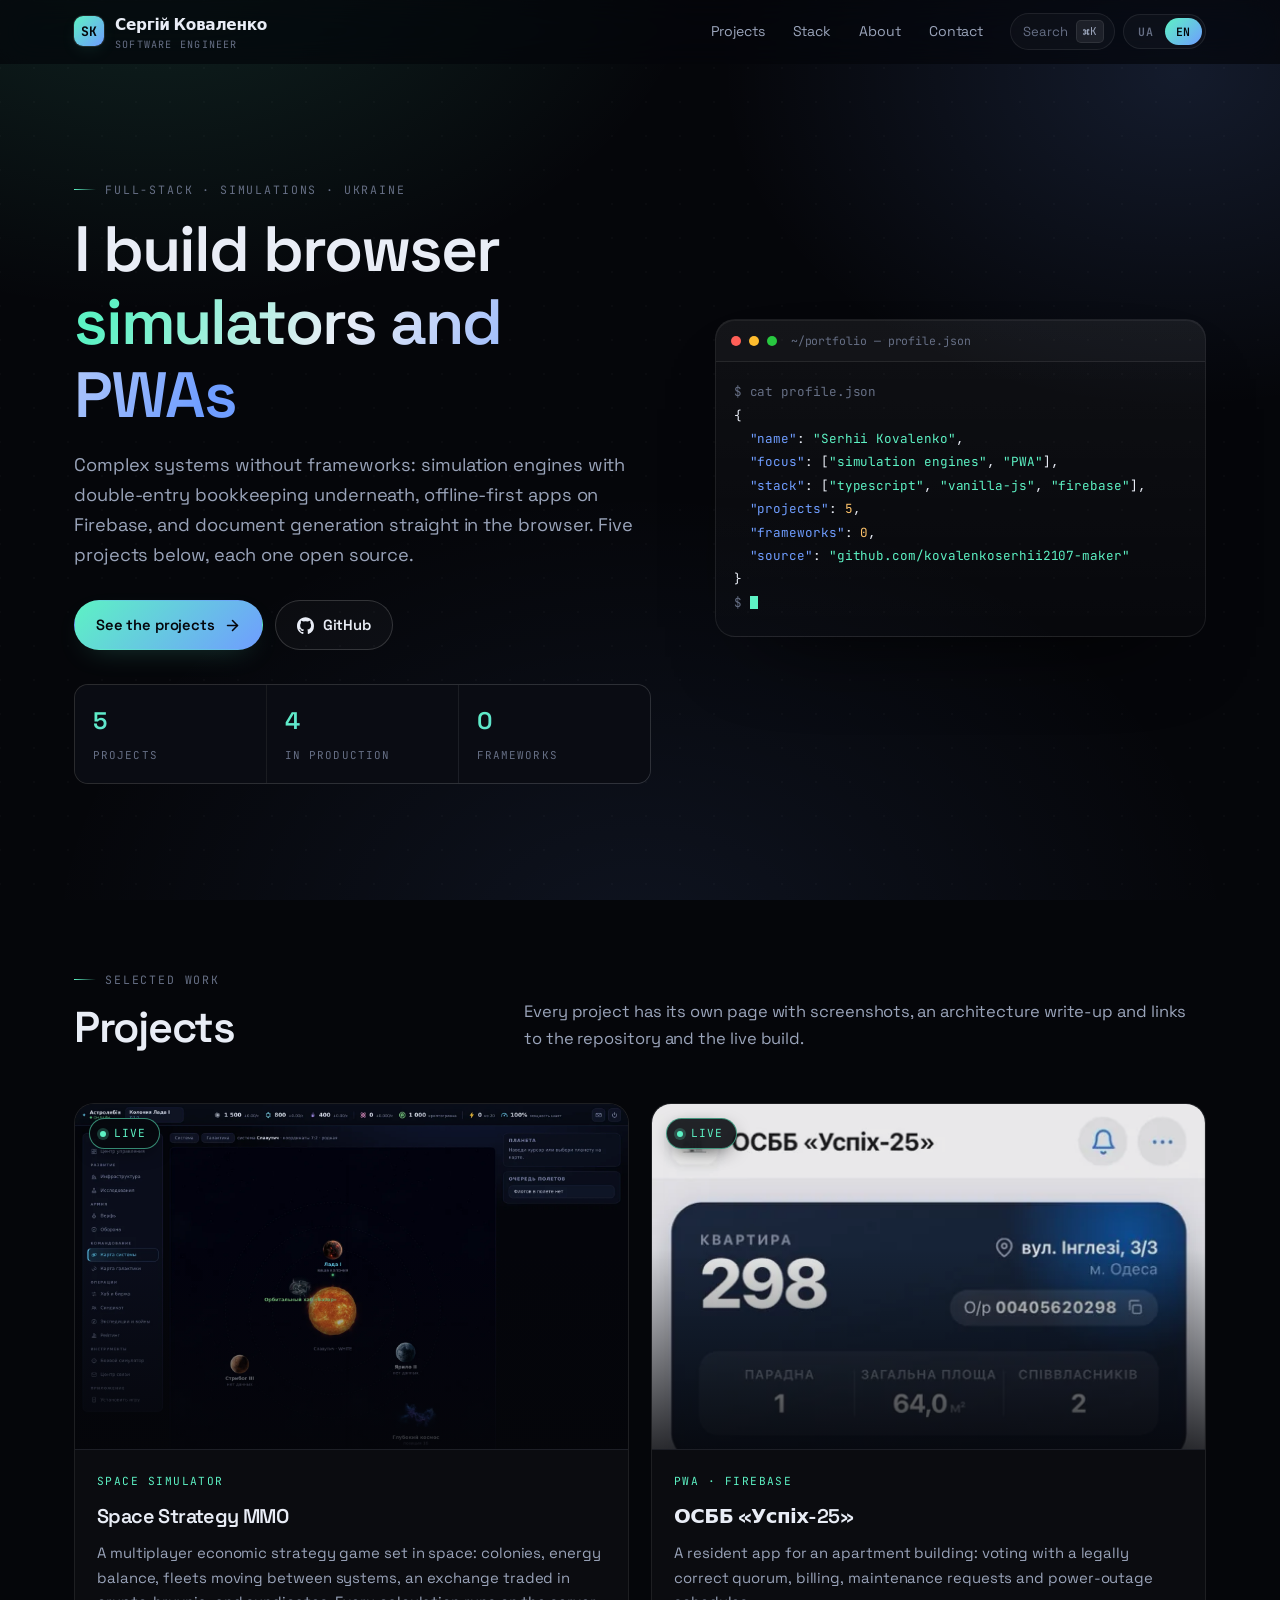
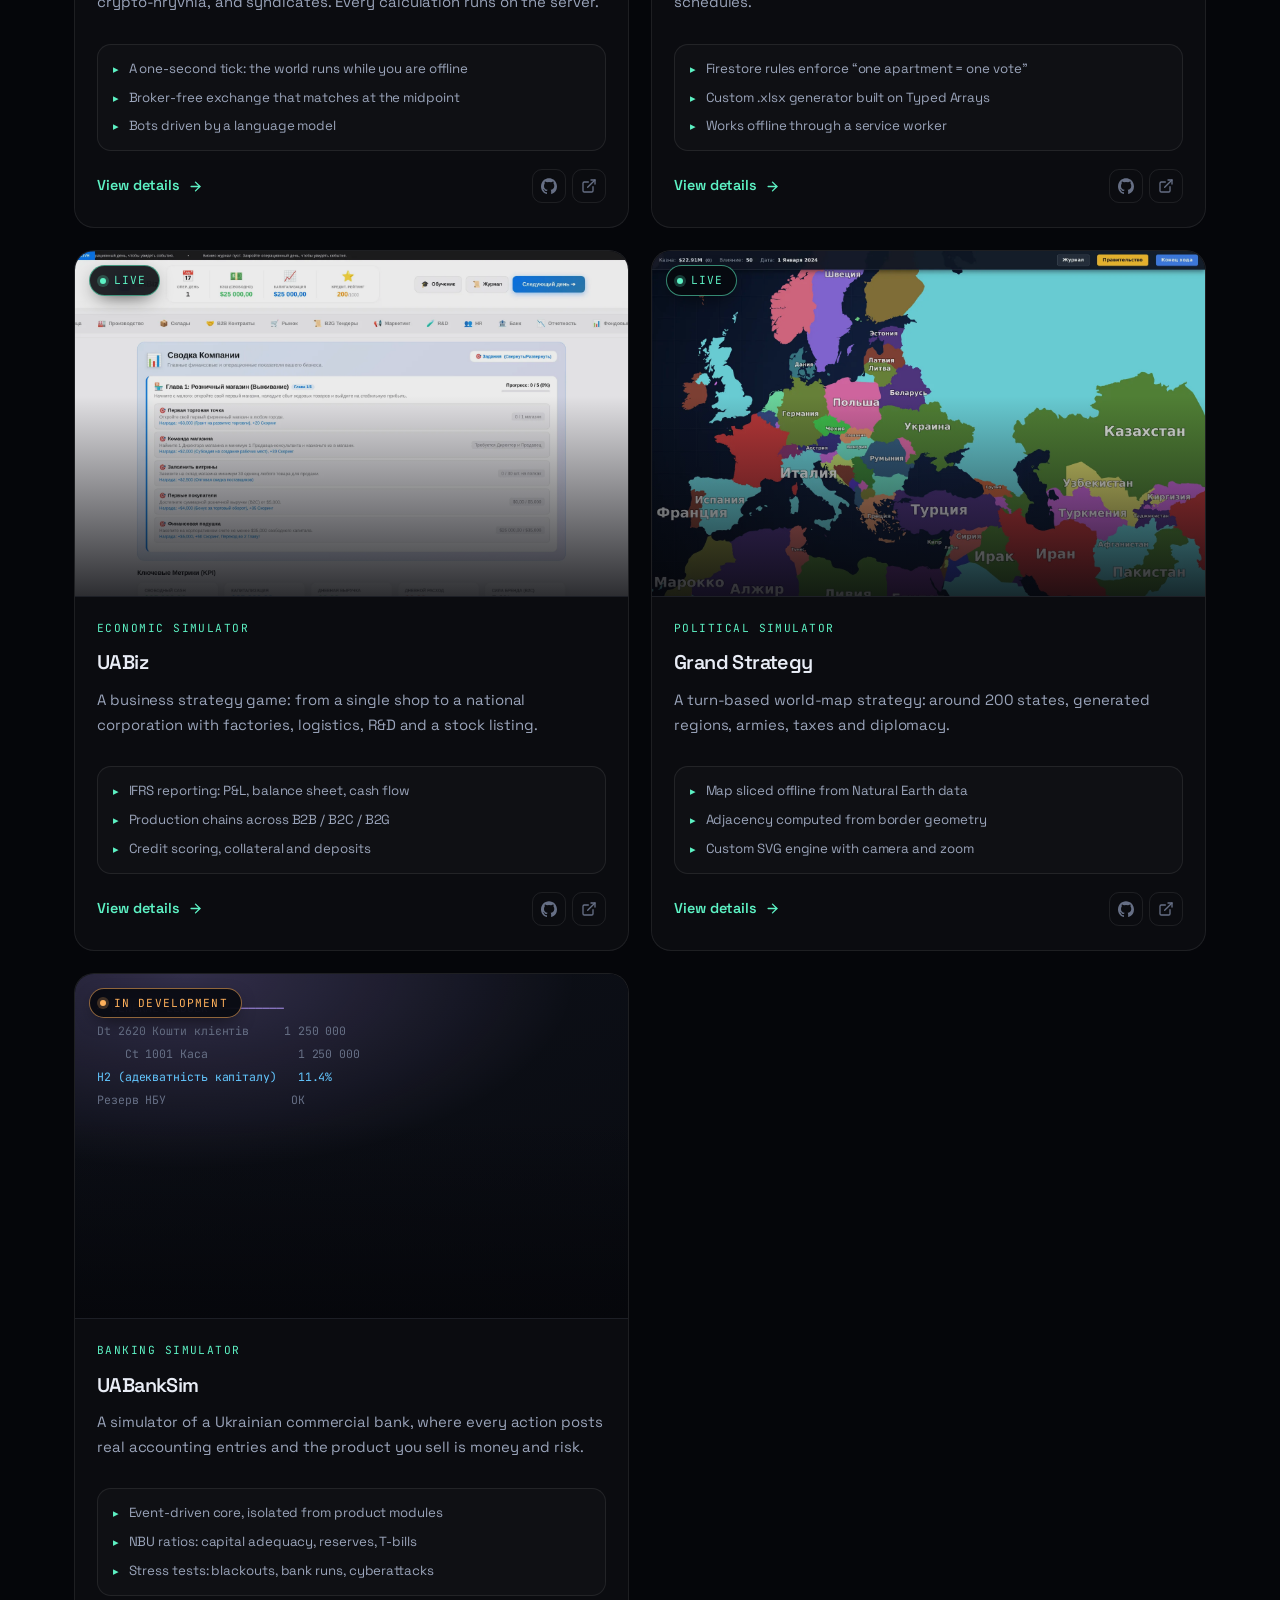
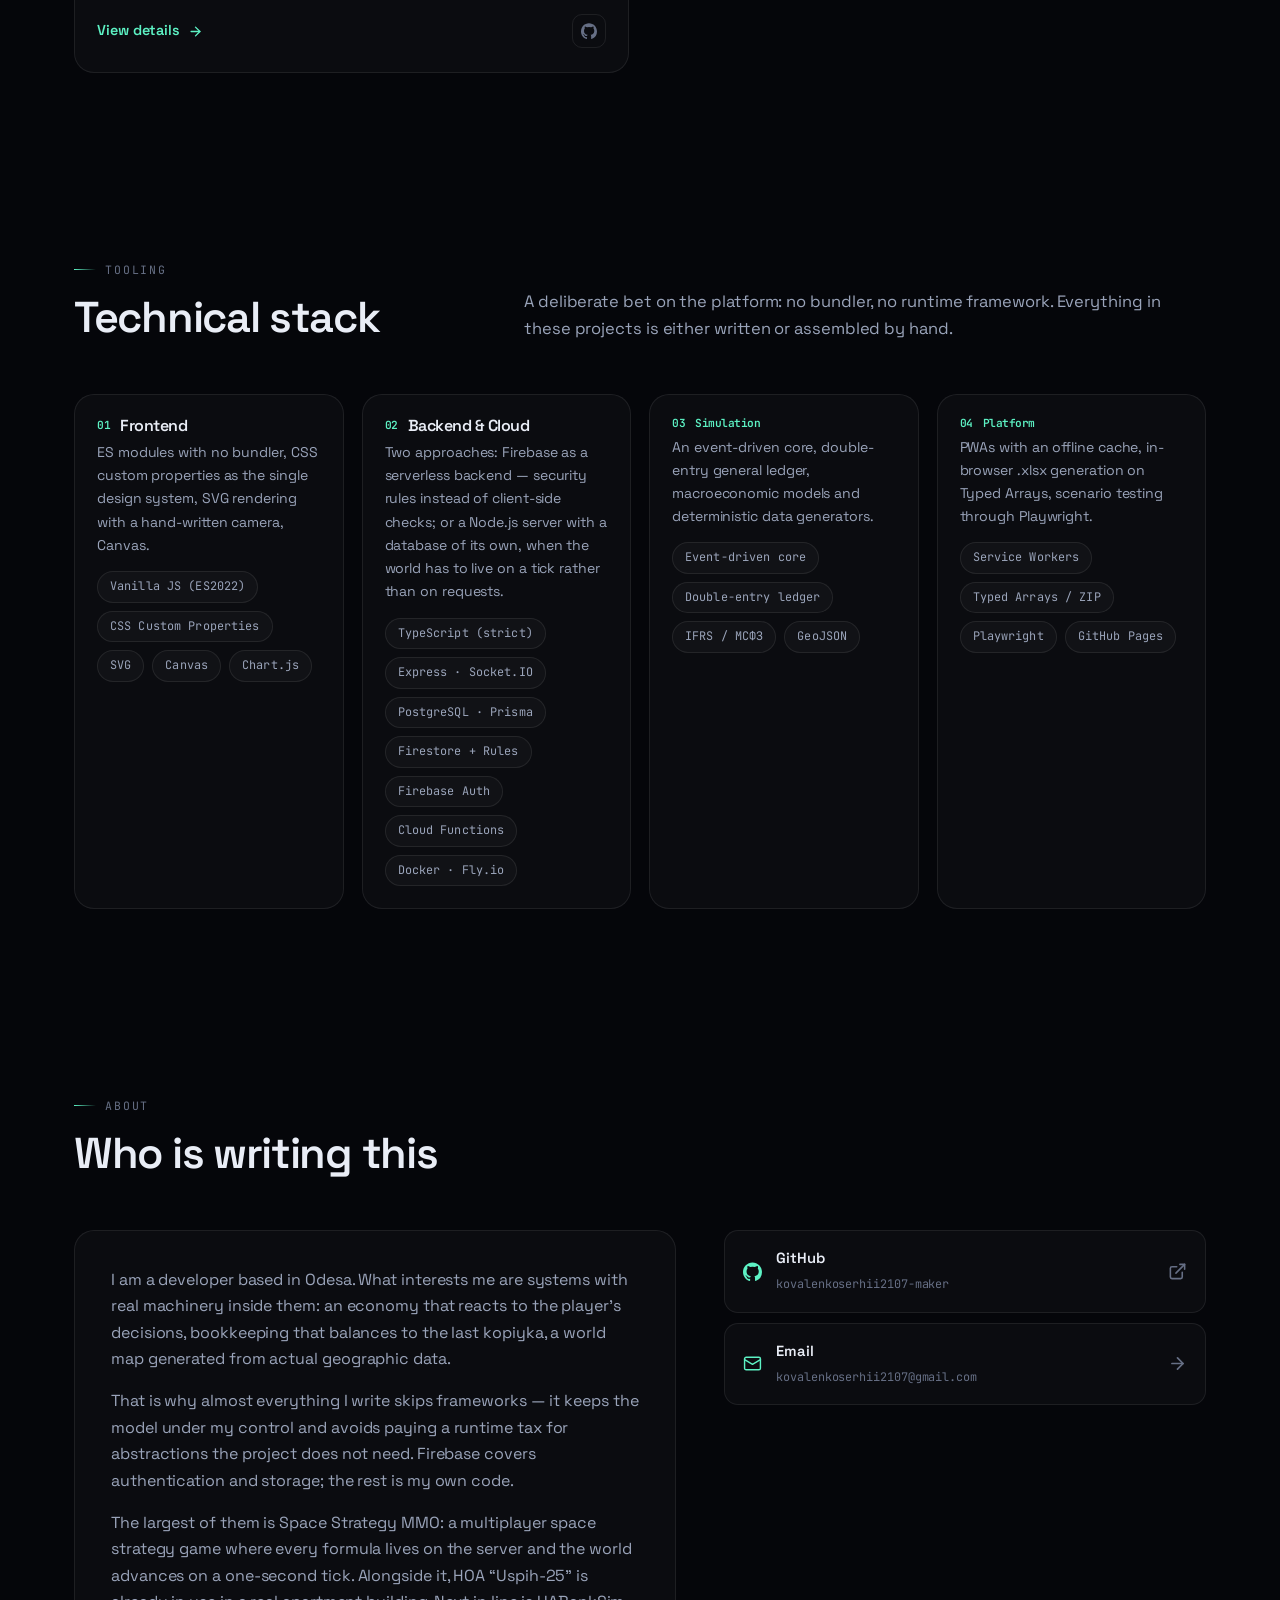
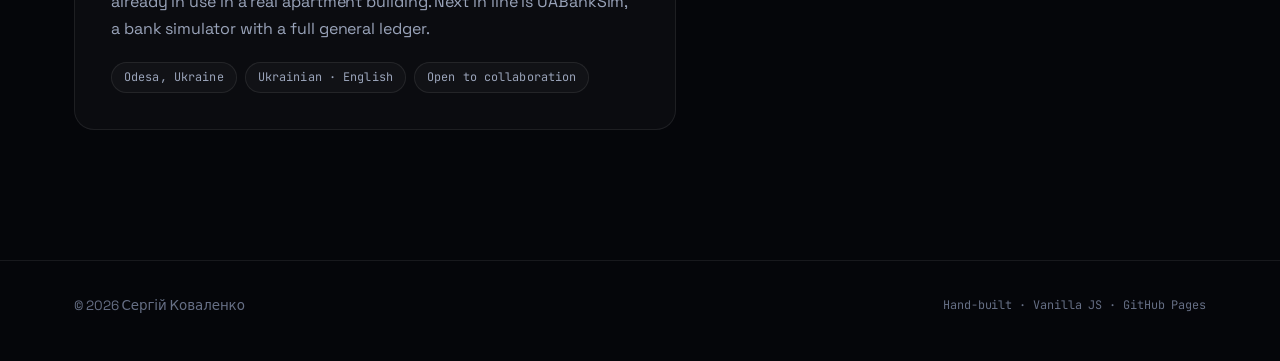
==== index.html @ ffbfbccf "Додати п'ятий проєкт: Space Strategy MMO Нова сторінка space.html у стилі решти: огляд, шість механі" ====
<!DOCTYPE html>
<html lang="uk" data-accent="mint">
<head>
<meta charset="UTF-8">
<meta name="viewport" content="width=device-width, initial-scale=1">
<title>Сергій Коваленко — симулятори, PWA та веб-системи</title>
<meta name="description" content="Портфоліо Сергія Коваленка: браузерні економічні та політичні симулятори, offline-first PWA на Firebase, фінансові моделі. Vanilla JS без фреймворків.">
<meta name="color-scheme" content="dark">
<meta name="theme-color" content="#05060a">

<meta property="og:type" content="website">
<meta property="og:title" content="Сергій Коваленко — симулятори, PWA та веб-системи">
<meta property="og:description" content="П’ять проєктів: Space Strategy MMO, ОСББ «Успіх-25», UABiz, Grand Strategy і UABankSim. TypeScript, Vanilla JS, Firebase, власні симуляційні рушії.">
<meta property="og:url" content="https://kovalenkoserhii2107-maker.github.io/Main-page/">
<meta name="twitter:card" content="summary_large_image">

<link rel="icon" href="assets/favicon.svg" type="image/svg+xml">
<link rel="preconnect" href="https://fonts.googleapis.com">
<link rel="preconnect" href="https://fonts.gstatic.com" crossorigin>
<link rel="stylesheet" href="https://fonts.googleapis.com/css2?family=Space+Grotesk:wght@400;500;600;700&family=JetBrains+Mono:wght@400;500&display=swap">
<link rel="stylesheet" href="assets/css/main.css?v=20260906a">

<script type="application/ld+json">
{
  "@context": "https://schema.org",
  "@type": "Person",
  "name": "Serhii Kovalenko",
  "alternateName": "Коваленко Сергій Пилипович",
  "jobTitle": "Software Engineer",
  "url": "https://kovalenkoserhii2107-maker.github.io/Main-page/",
  "sameAs": ["https://github.com/kovalenkoserhii2107-maker"],
  "knowsAbout": ["JavaScript", "Progressive Web Apps", "Firebase", "Simulation engines", "Financial modelling"]
}
</script>
</head>
<body>

<a class="skip" href="#main" data-i18n="common.skip">Перейти до вмісту</a>

<div class="bg-layer" aria-hidden="true"></div>
<canvas id="bg-grid" aria-hidden="true"></canvas>

<svg width="0" height="0" style="position:absolute" aria-hidden="true">
  <symbol id="i-github" viewBox="0 0 24 24" fill="currentColor"><path d="M12 .5C5.4.5 0 5.9 0 12.6c0 5.3 3.4 9.8 8.2 11.4.6.1.8-.3.8-.6v-2.2c-3.3.7-4-1.6-4-1.6-.6-1.4-1.4-1.8-1.4-1.8-1.1-.8.1-.8.1-.8 1.2.1 1.9 1.3 1.9 1.3 1.1 1.9 2.9 1.4 3.6 1 .1-.8.4-1.4.8-1.7-2.7-.3-5.5-1.4-5.5-6 0-1.3.5-2.4 1.2-3.2-.1-.3-.5-1.5.1-3.2 0 0 1-.3 3.3 1.2a11.5 11.5 0 0 1 6 0C17.6 4.9 18.6 5.2 18.6 5.2c.7 1.7.2 2.9.1 3.2.8.8 1.2 1.9 1.2 3.2 0 4.6-2.8 5.7-5.5 6 .4.4.8 1.1.8 2.3v3.4c0 .3.2.7.8.6A12.1 12.1 0 0 0 24 12.6C24 5.9 18.6.5 12 .5z"/></symbol>
  <symbol id="i-ext" viewBox="0 0 24 24" fill="none" stroke="currentColor" stroke-width="2" stroke-linecap="round" stroke-linejoin="round"><path d="M18 13v6a2 2 0 0 1-2 2H5a2 2 0 0 1-2-2V8a2 2 0 0 1 2-2h6"/><polyline points="15 3 21 3 21 9"/><line x1="10" y1="14" x2="21" y2="3"/></symbol>
  <symbol id="i-arrow" viewBox="0 0 24 24" fill="none" stroke="currentColor" stroke-width="2.2" stroke-linecap="round" stroke-linejoin="round"><line x1="5" y1="12" x2="19" y2="12"/><polyline points="12 5 19 12 12 19"/></symbol>
  <symbol id="i-back" viewBox="0 0 24 24" fill="none" stroke="currentColor" stroke-width="2.2" stroke-linecap="round" stroke-linejoin="round"><line x1="19" y1="12" x2="5" y2="12"/><polyline points="12 19 5 12 12 5"/></symbol>
  <symbol id="i-mail" viewBox="0 0 24 24" fill="none" stroke="currentColor" stroke-width="1.8" stroke-linecap="round" stroke-linejoin="round"><rect x="2" y="4" width="20" height="16" rx="2"/><path d="m22 7-10 6L2 7"/></symbol>
  <symbol id="i-close" viewBox="0 0 24 24" fill="none" stroke="currentColor" stroke-width="2.2" stroke-linecap="round"><line x1="18" y1="6" x2="6" y2="18"/><line x1="6" y1="6" x2="18" y2="18"/></symbol>
  <symbol id="i-chev-l" viewBox="0 0 24 24" fill="none" stroke="currentColor" stroke-width="2.2" stroke-linecap="round" stroke-linejoin="round"><polyline points="15 18 9 12 15 6"/></symbol>
  <symbol id="i-chev-r" viewBox="0 0 24 24" fill="none" stroke="currentColor" stroke-width="2.2" stroke-linecap="round" stroke-linejoin="round"><polyline points="9 18 15 12 9 6"/></symbol>
</svg>

<header class="nav" id="nav">
  <div class="shell nav-in">
    <a class="brand" href="index.html">
      <span class="brand-mark">SK</span>
      <span class="brand-txt">Сергій Коваленко<small data-i18n="common.role">Software Engineer</small></span>
    </a>

    <nav class="nav-links" aria-label="Основна навігація">
      <a href="#projects" data-i18n="nav.projects">Проєкти</a>
      <a href="#stack" data-i18n="nav.stack">Стек</a>
      <a href="#about" data-i18n="nav.about">Про мене</a>
      <a href="#contact" data-i18n="nav.contact">Контакти</a>
    </nav>

    <div class="nav-tools">
      <button class="kbd-btn" data-cmdk-open type="button" aria-haspopup="dialog">
        <span data-i18n="nav.search">Пошук</span><kbd>⌘K</kbd>
      </button>
      <div class="lang" role="group" aria-label="Мова / Language">
        <button type="button" data-lang="uk" aria-pressed="true">UA</button>
        <button type="button" data-lang="en" aria-pressed="false">EN</button>
      </div>
    </div>
  </div>
  <div class="scroll-bar" id="scroll-bar" aria-hidden="true"></div>
</header>

<main id="main">

  <!-- ============ HERO ============ -->
  <section class="hero shell">
    <div class="hero-grid">
      <div>
        <span class="eyebrow" data-i18n="hero.eyebrow">Full-stack · Симуляції · Україна</span>
        <h1>
          <span data-i18n="hero.h1a">Будую браузерні</span><br>
          <span class="grad" data-i18n="hero.h1b">симулятори та PWA</span>
        </h1>
        <p class="hero-sub" data-i18n="hero.sub">Складні системи без фреймворків: власні симуляційні рушії з подвійним бухгалтерським записом, offline-first застосунки на Firebase і генерація документів прямо в браузері. Нижче — п’ять проєктів, кожен із відкритим кодом.</p>

        <div class="hero-cta">
          <a class="btn btn-primary" href="#projects">
            <span data-i18n="hero.cta1">Дивитися проєкти</span>
            <svg><use href="#i-arrow"></use></svg>
          </a>
          <a class="btn btn-ghost" href="https://github.com/kovalenkoserhii2107-maker" target="_blank" rel="noopener">
            <svg><use href="#i-github"></use></svg>
            <span>GitHub</span>
          </a>
        </div>

        <div class="stat-row" data-reveal>
          <div class="stat"><b>5</b><span data-i18n="hero.s1">проєктів</span></div>
          <div class="stat"><b>4</b><span data-i18n="hero.s2">у продакшні</span></div>
          <div class="stat"><b>0</b><span data-i18n="hero.s3">фреймворків</span></div>
        </div>
      </div>

      <div class="term" data-reveal style="--d:120ms">
        <div class="term-bar">
          <i class="term-dot"></i><i class="term-dot"></i><i class="term-dot"></i>
          <span class="term-name">~/portfolio — profile.json</span>
        </div>
        <div class="term-body" id="term" aria-hidden="true"></div>
        <noscript><div class="term-body" style="min-height:0">
          <span class="l"><span class="c-k">"stack"</span>: <span class="c-s">"Vanilla JS · Firebase · Chart.js · SVG"</span></span>
          <span class="l"><span class="c-k">"focus"</span>: <span class="c-s">"simulation engines, PWA, fintech models"</span></span>
        </div></noscript>
      </div>
    </div>
  </section>

  <!-- ============ PROJECTS ============ -->
  <section class="section shell" id="projects">
    <div class="section-head">
      <div>
        <span class="eyebrow" data-i18n="proj.eyebrow">Вибрані роботи</span>
        <h2 class="h-sec" data-i18n="proj.title">Проєкти</h2>
      </div>
      <p class="lede" data-i18n="proj.lede">Кожен проєкт має власну сторінку зі скріншотами, описом архітектури та посиланнями на репозиторій і живу версію.</p>
    </div>

    <div class="proj-grid">

      <!-- Space Strategy MMO -->
      <article class="card proj" data-reveal>
        <div class="proj-shot">
          <span class="status status-live proj-badge" data-i18n="common.live">Працює</span>
          <img src="assets/screens/space-system.webp" alt="Карта системи в Space Strategy MMO" loading="lazy" width="1600" height="1000">
        </div>
        <div class="proj-body">
          <span class="proj-kicker" data-i18n="proj.space.kick">Космічний симулятор</span>
          <h3>Space Strategy MMO</h3>
          <p class="proj-desc" data-i18n="proj.space.desc">Мультиплеерна економічна стратегія в космосі: колонії, енергобаланс, флот між системами, біржа за криптогривню й синдикати. Усі розрахунки — на сервері.</p>
          <div class="proj-facts">
            <div data-i18n="proj.space.f1">Тік раз на секунду: світ живе, поки гравець офлайн</div>
            <div data-i18n="proj.space.f2">Біржа без посередників зі зведенням по середній ціні</div>
            <div data-i18n="proj.space.f3">Боти під керуванням мовної моделі</div>
          </div>
          <div class="proj-foot">
            <a class="link-arrow stretch" href="space.html">
              <span data-i18n="common.more">Детальніше</span>
              <svg><use href="#i-arrow"></use></svg>
            </a>
            <div class="icon-links">
              <a href="https://github.com/kovalenkoserhii2107-maker/SpaceMMO" target="_blank" rel="noopener" aria-label="SpaceMMO на GitHub"><svg><use href="#i-github"></use></svg></a>
              <a href="https://spacemmo.fly.dev" target="_blank" rel="noopener" aria-label="Грати в Space Strategy MMO"><svg><use href="#i-ext"></use></svg></a>
            </div>
          </div>
        </div>
      </article>

      <!-- Успіх-25 -->
      <article class="card proj" data-reveal>
        <div class="proj-shot">
          <span class="status status-live proj-badge" data-i18n="common.live">Працює</span>
          <img src="assets/screens/uspih-dashboard.webp" alt="Головний екран застосунку ОСББ «Успіх-25»" loading="lazy" width="900" height="1653">
        </div>
        <div class="proj-body">
          <span class="proj-kicker">PWA · Firebase</span>
          <h3>ОСББ «Успіх-25»</h3>
          <p class="proj-desc" data-i18n="proj.uspih.desc">Застосунок мешканця багатоквартирного будинку: голосування з кворумом за площею, білінг, звернення та графіки відключень світла.</p>
          <div class="proj-facts">
            <div data-i18n="proj.uspih.f1">Правила Firestore гарантують «1 квартира = 1 голос»</div>
            <div data-i18n="proj.uspih.f2">Власний генератор .xlsx на Typed Arrays</div>
            <div data-i18n="proj.uspih.f3">Офлайн-режим через Service Worker</div>
          </div>
          <div class="proj-foot">
            <a class="link-arrow stretch" href="uspih25.html">
              <span data-i18n="common.more">Детальніше</span>
              <svg><use href="#i-arrow"></use></svg>
            </a>
            <div class="icon-links">
              <a href="https://github.com/kovalenkoserhii2107-maker/USPIH-25" target="_blank" rel="noopener" aria-label="USPIH-25 на GitHub"><svg><use href="#i-github"></use></svg></a>
              <a href="https://kovalenkoserhii2107-maker.github.io/USPIH-25/" target="_blank" rel="noopener" aria-label="Відкрити застосунок"><svg><use href="#i-ext"></use></svg></a>
            </div>
          </div>
        </div>
      </article>

      <!-- UABiz -->
      <article class="card proj" data-reveal style="--d:90ms">
        <div class="proj-shot">
          <span class="status status-live proj-badge" data-i18n="common.live">Працює</span>
          <img src="assets/screens/uabiz-dashboard.webp" alt="Панель компанії в економічному симуляторі UABiz" loading="lazy" width="1600" height="1000">
        </div>
        <div class="proj-body">
          <span class="proj-kicker" data-i18n="proj.uabiz.kick">Економічний симулятор</span>
          <h3>UABiz</h3>
          <p class="proj-desc" data-i18n="proj.uabiz.desc">Стратегія управління бізнесом: від першого магазину до національної корпорації з заводами, логістикою, R&amp;D і виходом на біржу.</p>
          <div class="proj-facts">
            <div data-i18n="proj.uabiz.f1">Звітність за МСФЗ: P&amp;L, баланс, cash flow</div>
            <div data-i18n="proj.uabiz.f2">Виробничі ланцюжки B2B / B2C / B2G</div>
            <div data-i18n="proj.uabiz.f3">Кредитний скоринг, застави й депозити</div>
          </div>
          <div class="proj-foot">
            <a class="link-arrow stretch" href="uabiz.html">
              <span data-i18n="common.more">Детальніше</span>
              <svg><use href="#i-arrow"></use></svg>
            </a>
            <div class="icon-links">
              <a href="https://github.com/kovalenkoserhii2107-maker/UABissGame" target="_blank" rel="noopener" aria-label="UABissGame на GitHub"><svg><use href="#i-github"></use></svg></a>
              <a href="https://kovalenkoserhii2107-maker.github.io/UABissGame/" target="_blank" rel="noopener" aria-label="Грати в UABiz"><svg><use href="#i-ext"></use></svg></a>
            </div>
          </div>
        </div>
      </article>

      <!-- Grand Strategy -->
      <article class="card proj" data-reveal style="--d:180ms">
        <div class="proj-shot">
          <span class="status status-live proj-badge" data-i18n="common.live">Працює</span>
          <img src="assets/screens/politics-map.webp" alt="Політична карта світу в симуляторі Grand Strategy" loading="lazy" width="1600" height="1000">
        </div>
        <div class="proj-body">
          <span class="proj-kicker" data-i18n="proj.politics.kick">Політичний симулятор</span>
          <h3>Grand Strategy</h3>
          <p class="proj-desc" data-i18n="proj.politics.desc">Покрокова стратегія на карті світу: близько 200 держав, згенеровані області, армії, податки та дипломатія.</p>
          <div class="proj-facts">
            <div data-i18n="proj.politics.f1">Карта нарізана офлайн-генератором із Natural Earth</div>
            <div data-i18n="proj.politics.f2">Сусідство рахується по геометрії кордонів</div>
            <div data-i18n="proj.politics.f3">Власний SVG-рушій із камерою та зумом</div>
          </div>
          <div class="proj-foot">
            <a class="link-arrow stretch" href="politics.html">
              <span data-i18n="common.more">Детальніше</span>
              <svg><use href="#i-arrow"></use></svg>
            </a>
            <div class="icon-links">
              <a href="https://github.com/kovalenkoserhii2107-maker/Politics-Game" target="_blank" rel="noopener" aria-label="Politics-Game на GitHub"><svg><use href="#i-github"></use></svg></a>
              <a href="https://kovalenkoserhii2107-maker.github.io/Politics-Game/" target="_blank" rel="noopener" aria-label="Грати в Grand Strategy"><svg><use href="#i-ext"></use></svg></a>
            </div>
          </div>
        </div>
      </article>

      <!-- UABankSim -->
      <article class="card proj" data-reveal style="--d:270ms">
        <div class="proj-shot">
          <span class="status status-wip proj-badge" data-i18n="common.wip">У розробці</span>
          <div style="position:absolute;inset:0;background:
                radial-gradient(600px 300px at 20% 0%, rgba(183,155,255,.22), transparent 65%),
                linear-gradient(160deg,#0d1018,#090b11);
                font-family:var(--f-mono);font-size:.72rem;line-height:2;color:var(--tx-mute);
                padding:22px;overflow:hidden" aria-hidden="true">
            <div style="color:#b79bff">— GENERAL LEDGER ——————————</div>
            <div>Dt 2620 Кошти клієнтів &nbsp;&nbsp;&nbsp; 1 250 000</div>
            <div>&nbsp;&nbsp;&nbsp;&nbsp;Ct 1001 Каса &nbsp;&nbsp;&nbsp;&nbsp;&nbsp;&nbsp;&nbsp;&nbsp;&nbsp;&nbsp;&nbsp; 1 250 000</div>
            <div style="color:#63c7ff">Н2 (адекватність капіталу) &nbsp; 11.4%</div>
            <div>Резерв НБУ &nbsp;&nbsp;&nbsp;&nbsp;&nbsp;&nbsp;&nbsp;&nbsp;&nbsp;&nbsp;&nbsp;&nbsp;&nbsp;&nbsp;&nbsp;&nbsp; OK</div>
          </div>
        </div>
        <div class="proj-body">
          <span class="proj-kicker" data-i18n="proj.bank.kick">Банківський симулятор</span>
          <h3>UABankSim</h3>
          <p class="proj-desc" data-i18n="proj.bank.desc">Симулятор комерційного банку в Україні: кожна дія породжує реальні бухгалтерські проводки, а головний продукт — це гроші й ризик.</p>
          <div class="proj-facts">
            <div data-i18n="proj.bank.f1">Подієво-орієнтована архітектура, ядро окремо від модулів</div>
            <div data-i18n="proj.bank.f2">Нормативи НБУ: Н2, обов'язкові резерви, ОВДП</div>
            <div data-i18n="proj.bank.f3">Стрес-тести: блекаути, набіги вкладників, кібератаки</div>
          </div>
          <div class="proj-foot">
            <a class="link-arrow stretch" href="uabank.html">
              <span data-i18n="common.more">Детальніше</span>
              <svg><use href="#i-arrow"></use></svg>
            </a>
            <div class="icon-links">
              <a href="https://github.com/kovalenkoserhii2107-maker/UABankSim" target="_blank" rel="noopener" aria-label="UABankSim на GitHub"><svg><use href="#i-github"></use></svg></a>
            </div>
          </div>
        </div>
      </article>

    </div>
  </section>

  <!-- ============ STACK ============ -->
  <section class="section shell" id="stack">
    <div class="section-head">
      <div>
        <span class="eyebrow" data-i18n="stack.eyebrow">Інструменти</span>
        <h2 class="h-sec" data-i18n="stack.title">Технічний стек</h2>
      </div>
      <p class="lede" data-i18n="stack.lede">Свідомий вибір на користь платформи: жодного бандлера, жодного рантайм-фреймворку. Усе, що є в проєктах, написано або зібрано вручну.</p>
    </div>

    <div class="stack-grid">
      <div class="card stack-card" data-reveal>
        <h3><span>01</span> Frontend</h3>
        <p data-i18n="stack.c1">ES-модулі без бандлера, CSS-змінні як єдина дизайн-система, SVG-рендеринг із власною камерою, Canvas.</p>
        <div class="chip-row">
          <span class="chip">Vanilla JS (ES2022)</span><span class="chip">CSS Custom Properties</span>
          <span class="chip">SVG</span><span class="chip">Canvas</span><span class="chip">Chart.js</span>
        </div>
      </div>
      <div class="card stack-card" data-reveal style="--d:80ms">
        <h3><span>02</span> Backend &amp; Cloud</h3>
        <p data-i18n="stack.c2">Два підходи: Firebase як бекенд без сервера — правила доступу замість перевірок на клієнті; або власний сервер на Node.js із базою, коли світ має жити тіком, а не запитами.</p>
        <div class="chip-row">
          <span class="chip">TypeScript (strict)</span><span class="chip">Express · Socket.IO</span>
          <span class="chip">PostgreSQL · Prisma</span><span class="chip">Firestore + Rules</span>
          <span class="chip">Firebase Auth</span><span class="chip">Cloud Functions</span>
          <span class="chip">Docker · Fly.io</span>
        </div>
      </div>
      <div class="card stack-card" data-reveal style="--d:160ms">
        <h3><span>03</span> <span data-i18n="stack.c3t">Симуляції</span></h3>
        <p data-i18n="stack.c3">Подієво-орієнтоване ядро, подвійний запис у головній книзі, макроекономічні моделі та детерміновані генератори даних.</p>
        <div class="chip-row">
          <span class="chip">Event-driven core</span><span class="chip">Double-entry ledger</span>
          <span class="chip">IFRS / МСФЗ</span><span class="chip">GeoJSON</span>
        </div>
      </div>
      <div class="card stack-card" data-reveal style="--d:240ms">
        <h3><span>04</span> <span data-i18n="stack.c4t">Платформа</span></h3>
        <p data-i18n="stack.c4">PWA з офлайн-кешем, генерація .xlsx у браузері на Typed Arrays, тестування сценаріїв через Playwright.</p>
        <div class="chip-row">
          <span class="chip">Service Workers</span><span class="chip">Typed Arrays / ZIP</span>
          <span class="chip">Playwright</span><span class="chip">GitHub Pages</span>
        </div>
      </div>
    </div>
  </section>

  <!-- ============ ABOUT / CONTACT ============ -->
  <section class="section shell" id="about">
    <div class="section-head">
      <div>
        <span class="eyebrow" data-i18n="about.eyebrow">Про мене</span>
        <h2 class="h-sec" data-i18n="about.title">Хто це пише</h2>
      </div>
    </div>

    <div class="about-grid">
      <div class="card about-body" data-reveal>
        <p data-i18n="about.p1">Я розробник із Одеси. Мене цікавлять системи, у яких є справжня внутрішня механіка: економіка, що реагує на рішення гравця, бухгалтерія, яка сходиться до копійки, карта світу, згенерована з реальних географічних даних.</p>
        <p data-i18n="about.p2">Через це майже все пишу без фреймворків — так простіше тримати контроль над моделлю і не платити рантайм-податок за абстракції, які проєкту не потрібні. Firebase закриває автентифікацію та зберігання, решта — власний код.</p>
        <p data-i18n="about.p3">Найбільший із них — Space Strategy MMO: мультиплеерна космічна стратегія, де всі формули живуть на сервері, а світ іде тіком раз на секунду. Поруч — ОСББ «Успіх-25», що вже працює в реальному будинку. Наступний у черзі — UABankSim, симулятор банку з повноцінною головною книгою.</p>
        <div class="chip-row" style="margin-top:20px">
          <span class="chip" data-i18n="about.t1">Одеса, Україна</span>
          <span class="chip" data-i18n="about.t2">Українська · English</span>
          <span class="chip" data-i18n="about.t3">Відкритий до співпраці</span>
        </div>
      </div>

      <div id="contact">
        <div class="contact-list">
          <a class="contact-item" href="https://github.com/kovalenkoserhii2107-maker" target="_blank" rel="noopener" data-reveal>
            <svg><use href="#i-github"></use></svg>
            <span><b>GitHub</b><small>kovalenkoserhii2107-maker</small></span>
            <svg class="go"><use href="#i-ext"></use></svg>
          </a>
          <a class="contact-item" href="mailto:kovalenkoserhii2107@gmail.com" data-reveal style="--d:80ms">
            <svg><use href="#i-mail"></use></svg>
            <span><b>Email</b><small>kovalenkoserhii2107@gmail.com</small></span>
            <svg class="go"><use href="#i-arrow"></use></svg>
          </a>
        </div>
      </div>
    </div>
  </section>

</main>

<footer class="foot">
  <div class="shell foot-in">
    <span>© <span id="year">2026</span> Сергій Коваленко</span>
    <span class="foot-meta" data-i18n="foot.meta">Зроблено вручну · Vanilla JS · GitHub Pages</span>
  </div>
</footer>

<!-- command palette -->
<div class="cmdk" id="cmdk" role="dialog" aria-modal="true" aria-label="Навігація">
  <div class="cmdk-box">
    <input class="cmdk-input" id="cmdk-input" type="text" autocomplete="off" spellcheck="false" placeholder="Куди йдемо?" data-i18n-attr="placeholder:cmd.ph">
    <ul class="cmdk-list" id="cmdk-list" role="listbox"></ul>
    <div class="cmdk-foot">
      <span>↑↓ <span data-i18n="cmd.nav">навігація</span></span>
      <span>↵ <span data-i18n="cmd.open">відкрити</span></span>
      <span>esc <span data-i18n="cmd.close">закрити</span></span>
    </div>
  </div>
</div>

<script src="assets/js/i18n.js?v=20260906a"></script>
<script src="assets/js/app.js?v=20260906a"></script>
</body>
</html>
---- assets/css/main.css ----
/* ============================================================
   Serhii Kovalenko — portfolio design system
   Dark, technical, single stylesheet. All tokens live in :root.
   ============================================================ */

/* ---------- 1. Tokens ---------- */

:root {
    /* surfaces */
    --bg: #05060a;
    --bg-elev: #0a0c13;
    --panel: rgba(255, 255, 255, 0.028);
    --panel-hi: rgba(255, 255, 255, 0.055);
    --line: rgba(255, 255, 255, 0.08);
    --line-hi: rgba(255, 255, 255, 0.16);

    /* text */
    --tx: #e9edf6;
    --tx-dim: #9aa4ba;
    --tx-mute: #666f85;

    /* accents — overridden per page via [data-accent] */
    --a1: #5df2c4;
    --a2: #6f9dff;
    --a-glow: rgba(93, 242, 196, 0.28);

    /* semantic */
    --ok: #5df2c4;
    --wip: #ffb15c;

    /* type */
    --f-sans: "Space Grotesk", ui-sans-serif, system-ui, -apple-system, "Segoe UI", Roboto, "Helvetica Neue", Arial, sans-serif;
    --f-mono: "JetBrains Mono", ui-monospace, SFMono-Regular, "SF Mono", Menlo, Consolas, "Liberation Mono", monospace;

    /* geometry */
    --r-sm: 8px;
    --r-md: 14px;
    --r-lg: 20px;
    --r-xl: 28px;
    --shell: 1180px;
    --nav-h: 64px;

    /* motion */
    --e-out: cubic-bezier(0.16, 1, 0.3, 1);
    --e-io: cubic-bezier(0.65, 0, 0.35, 1);
}

[data-accent="mint"]   { --a1: #5df2c4; --a2: #6f9dff; --a-glow: rgba(93, 242, 196, .28); }
[data-accent="blue"]   { --a1: #6f9dff; --a2: #a78bfa; --a-glow: rgba(111, 157, 255, .30); }
[data-accent="amber"]  { --a1: #ffc46b; --a2: #ff8a5c; --a-glow: rgba(255, 196, 107, .28); }
[data-accent="violet"] { --a1: #b79bff; --a2: #63c7ff; --a-glow: rgba(183, 155, 255, .30); }
[data-accent="cyan"]   { --a1: #5ad8ff; --a2: #8ef0c8; --a-glow: rgba(90, 216, 255, .30); }

/* ---------- 2. Reset & base ---------- */

*, *::before, *::after { box-sizing: border-box; }

html {
    scroll-behavior: smooth;
    scroll-padding-top: calc(var(--nav-h) + 24px);
    -webkit-text-size-adjust: 100%;
}

body {
    margin: 0;
    background: var(--bg);
    color: var(--tx);
    font-family: var(--f-sans);
    font-size: 16px;
    line-height: 1.65;
    letter-spacing: -0.005em;
    -webkit-font-smoothing: antialiased;
    text-rendering: optimizeLegibility;
    overflow-x: hidden;
}

img, svg, canvas { display: block; max-width: 100%; }
img { height: auto; }

a { color: inherit; text-decoration: none; }

button {
    font: inherit;
    color: inherit;
    background: none;
    border: 0;
    cursor: pointer;
}

h1, h2, h3, h4 {
    margin: 0;
    font-weight: 600;
    line-height: 1.14;
    letter-spacing: -0.03em;
}

p { margin: 0 0 1em; }
p:last-child { margin-bottom: 0; }

::selection { background: var(--a1); color: #04050a; }

:focus-visible {
    outline: 2px solid var(--a1);
    outline-offset: 3px;
    border-radius: 4px;
}

/* thin scrollbar, dark */
* { scrollbar-width: thin; scrollbar-color: rgba(255,255,255,.16) transparent; }
*::-webkit-scrollbar { width: 10px; height: 10px; }
*::-webkit-scrollbar-track { background: transparent; }
*::-webkit-scrollbar-thumb {
    background: rgba(255,255,255,.14);
    border: 3px solid transparent;
    background-clip: content-box;
    border-radius: 99px;
}
*::-webkit-scrollbar-thumb:hover { background: rgba(255,255,255,.26); background-clip: content-box; }

/* ---------- 3. Layout primitives ---------- */

.shell {
    width: 100%;
    max-width: var(--shell);
    margin-inline: auto;
    padding-inline: 24px;
}

.skip {
    position: absolute;
    left: -9999px;
    top: 0;
    z-index: 999;
    padding: 12px 20px;
    background: var(--a1);
    color: #04050a;
    font-weight: 600;
    border-radius: 0 0 var(--r-sm) 0;
}
.skip:focus { left: 0; }

.section { padding-block: clamp(56px, 7vw, 92px); position: relative; }

.section-head {
    display: flex;
    align-items: flex-end;
    justify-content: space-between;
    gap: 24px;
    flex-wrap: wrap;
    margin-bottom: clamp(32px, 4vw, 52px);
}

.eyebrow {
    display: inline-flex;
    align-items: center;
    gap: 9px;
    font-family: var(--f-mono);
    font-size: 0.72rem;
    letter-spacing: 0.16em;
    text-transform: uppercase;
    color: var(--tx-mute);
    margin-bottom: 14px;
}
.eyebrow::before {
    content: "";
    width: 22px;
    height: 1px;
    background: linear-gradient(90deg, var(--a1), transparent);
}

.h-sec { font-size: clamp(1.85rem, 4vw, 2.7rem); }
.lede {
    color: var(--tx-dim);
    font-size: 1.03rem;
    max-width: 62ch;
}

/* ---------- 4. Ambient background ---------- */

.bg-layer {
    position: fixed;
    inset: 0;
    z-index: -2;
    pointer-events: none;
    background:
        radial-gradient(900px 620px at 12% -8%,  color-mix(in srgb, var(--a1) 13%, transparent), transparent 62%),
        radial-gradient(760px 560px at 92% 8%,   color-mix(in srgb, var(--a2) 14%, transparent), transparent 60%),
        radial-gradient(900px 700px at 50% 106%, color-mix(in srgb, var(--a2) 9%,  transparent), transparent 66%),
        var(--bg);
}

/* graceful fallback where color-mix is unsupported */
@supports not (background: color-mix(in srgb, red 10%, transparent)) {
    .bg-layer { background: radial-gradient(900px 620px at 12% -8%, rgba(93,242,196,.12), transparent 62%), var(--bg); }
}

#bg-grid {
    position: fixed;
    inset: 0;
    z-index: -1;
    width: 100%;
    height: 100%;
    opacity: 0.6;
    pointer-events: none;
}

/* ---------- 5. Nav ---------- */

.nav {
    position: sticky;
    top: 0;
    z-index: 60;
    height: var(--nav-h);
    display: flex;
    align-items: center;
    background: color-mix(in srgb, var(--bg) 72%, transparent);
    backdrop-filter: blur(16px) saturate(150%);
    -webkit-backdrop-filter: blur(16px) saturate(150%);
    border-bottom: 1px solid transparent;
    transition: border-color .3s, background .3s;
}
.nav.is-stuck { border-bottom-color: var(--line); }

.nav-in {
    display: flex;
    align-items: center;
    gap: 14px;
    width: 100%;
}

.brand {
    display: inline-flex;
    align-items: center;
    gap: 11px;
    font-weight: 600;
    letter-spacing: -0.02em;
    margin-right: auto;
    white-space: nowrap;
}
.brand-mark {
    width: 30px;
    height: 30px;
    flex: none;
    border-radius: 9px;
    background: linear-gradient(135deg, var(--a1), var(--a2));
    display: grid;
    place-items: center;
    color: #04050a;
    font-family: var(--f-mono);
    font-size: 0.82rem;
    font-weight: 700;
    box-shadow: 0 0 0 1px rgba(255,255,255,.1), 0 6px 20px -8px var(--a-glow);
}
.brand-txt { font-size: 0.96rem; }
.brand-txt small {
    display: block;
    font-family: var(--f-mono);
    font-size: 0.63rem;
    letter-spacing: .12em;
    text-transform: uppercase;
    color: var(--tx-mute);
    font-weight: 400;
    line-height: 1.3;
}

.nav-links { display: flex; gap: 2px; }
.nav-links a {
    padding: 7px 13px;
    border-radius: 99px;
    font-size: 0.88rem;
    color: var(--tx-dim);
    transition: color .2s, background .2s;
}
.nav-links a:hover { color: var(--tx); background: var(--panel-hi); }
.nav-links a.is-active { color: var(--a1); }

.nav-tools { display: flex; align-items: center; gap: 8px; }

.kbd-btn {
    display: inline-flex;
    align-items: center;
    gap: 8px;
    padding: 6px 10px 6px 12px;
    border: 1px solid var(--line);
    border-radius: 99px;
    background: var(--panel);
    color: var(--tx-mute);
    font-size: 0.82rem;
    transition: border-color .2s, color .2s;
}
.kbd-btn:hover { border-color: var(--line-hi); color: var(--tx); }
.kbd-btn kbd {
    font-family: var(--f-mono);
    font-size: 0.68rem;
    padding: 2px 6px;
    border-radius: 5px;
    background: rgba(255,255,255,.07);
    border: 1px solid var(--line);
    color: var(--tx-dim);
}

.lang {
    display: inline-flex;
    padding: 3px;
    border: 1px solid var(--line);
    border-radius: 99px;
    background: var(--panel);
}
.lang button {
    padding: 4px 11px;
    border-radius: 99px;
    font-family: var(--f-mono);
    font-size: 0.72rem;
    font-weight: 600;
    letter-spacing: .06em;
    color: var(--tx-mute);
    transition: color .2s, background .2s;
}
.lang button[aria-pressed="true"] {
    background: linear-gradient(135deg, var(--a1), var(--a2));
    color: #04050a;
}

.scroll-bar {
    position: absolute;
    left: 0;
    bottom: -1px;
    height: 2px;
    width: 100%;
    transform: scaleX(var(--p, 0));
    transform-origin: 0 50%;
    background: linear-gradient(90deg, var(--a1), var(--a2));
    pointer-events: none;
}

/* ---------- 6. Buttons & chips ---------- */

.btn {
    display: inline-flex;
    align-items: center;
    justify-content: center;
    gap: 9px;
    padding: 12px 21px;
    border-radius: 99px;
    font-size: 0.92rem;
    font-weight: 600;
    letter-spacing: -0.01em;
    border: 1px solid transparent;
    transition: transform .2s var(--e-out), box-shadow .25s, background .25s, border-color .25s, color .25s;
    white-space: nowrap;
}
.btn:hover { transform: translateY(-2px); }
.btn:active { transform: translateY(0); }

.btn-primary {
    background: linear-gradient(135deg, var(--a1), var(--a2));
    color: #04050a;
    box-shadow: 0 10px 30px -14px var(--a-glow);
}
.btn-primary:hover { box-shadow: 0 16px 40px -14px var(--a-glow); }

.btn-ghost {
    border-color: var(--line-hi);
    color: var(--tx);
    background: var(--panel);
}
.btn-ghost:hover { border-color: var(--a1); color: var(--a1); }

.btn[aria-disabled="true"] {
    pointer-events: none;
    opacity: .45;
}

.btn svg { width: 17px; height: 17px; flex: none; }

.chip {
    display: inline-flex;
    align-items: center;
    gap: 7px;
    padding: 5px 12px;
    border: 1px solid var(--line);
    border-radius: 99px;
    background: var(--panel);
    font-family: var(--f-mono);
    font-size: 0.74rem;
    color: var(--tx-dim);
    letter-spacing: .01em;
}
.chip-row { display: flex; flex-wrap: wrap; gap: 8px; }

.status {
    display: inline-flex;
    align-items: center;
    gap: 8px;
    padding: 5px 13px 5px 10px;
    border-radius: 99px;
    font-family: var(--f-mono);
    font-size: 0.7rem;
    letter-spacing: .1em;
    text-transform: uppercase;
    border: 1px solid;
}
.status::before {
    content: "";
    width: 6px;
    height: 6px;
    border-radius: 99px;
    background: currentColor;
    box-shadow: 0 0 0 3px color-mix(in srgb, currentColor 22%, transparent);
}
.status-live { color: var(--ok); border-color: color-mix(in srgb, var(--ok) 34%, transparent); background: color-mix(in srgb, var(--ok) 8%, transparent); }
.status-wip  { color: var(--wip); border-color: color-mix(in srgb, var(--wip) 34%, transparent); background: color-mix(in srgb, var(--wip) 8%, transparent); }
.status-live::before { animation: pulse 2.4s var(--e-io) infinite; }

@keyframes pulse {
    0%, 100% { box-shadow: 0 0 0 3px color-mix(in srgb, currentColor 22%, transparent); }
    50%      { box-shadow: 0 0 0 6px color-mix(in srgb, currentColor 0%, transparent); }
}

/* ---------- 7. Cards (shared glass + spotlight) ---------- */

.card {
    position: relative;
    background: var(--panel);
    border: 1px solid var(--line);
    border-radius: var(--r-lg);
    overflow: hidden;
    isolation: isolate;
}
.card::before {
    content: "";
    position: absolute;
    inset: 0;
    z-index: 0;
    opacity: 0;
    transition: opacity .35s;
    background: radial-gradient(340px circle at var(--mx, 50%) var(--my, 50%),
                color-mix(in srgb, var(--a1) 13%, transparent), transparent 70%);
    pointer-events: none;
}
.card:hover::before { opacity: 1; }
.card > * { position: relative; z-index: 1; }

/* ---------- 8. Hero ---------- */

.hero {
    position: relative;
    padding-block: clamp(56px, 9vw, 108px) clamp(48px, 7vw, 88px);
}

.hero-grid {
    display: grid;
    grid-template-columns: minmax(0, 1.08fr) minmax(0, 0.92fr);
    gap: clamp(32px, 5vw, 64px);
    align-items: center;
}

.hero h1 {
    font-size: clamp(2.4rem, 6.2vw, 4rem);
    margin-bottom: 18px;
}
.grad {
    background: linear-gradient(120deg, var(--a1) 8%, var(--tx) 46%, var(--a2) 92%);
    -webkit-background-clip: text;
    background-clip: text;
    color: transparent;
}

.hero-sub {
    font-size: clamp(1rem, 1.6vw, 1.14rem);
    color: var(--tx-dim);
    max-width: 52ch;
    margin-bottom: 30px;
}

.hero-cta { display: flex; flex-wrap: wrap; gap: 12px; margin-bottom: 34px; }

.stat-row {
    display: grid;
    grid-template-columns: repeat(3, minmax(0, 1fr));
    gap: 1px;
    background: var(--line);
    border: 1px solid var(--line);
    border-radius: var(--r-md);
    overflow: hidden;
}
.stat {
    background: var(--bg-elev);
    padding: 16px 18px;
}
.stat b {
    display: block;
    font-size: 1.5rem;
    font-weight: 600;
    letter-spacing: -0.03em;
    background: linear-gradient(120deg, var(--a1), var(--a2));
    -webkit-background-clip: text;
    background-clip: text;
    color: transparent;
}
.stat span {
    font-family: var(--f-mono);
    font-size: 0.68rem;
    letter-spacing: .1em;
    text-transform: uppercase;
    color: var(--tx-mute);
}

/* terminal panel */
.term {
    border: 1px solid var(--line);
    border-radius: var(--r-lg);
    background: linear-gradient(180deg, rgba(255,255,255,.045), rgba(255,255,255,.012));
    box-shadow: 0 40px 90px -50px rgba(0,0,0,.9), inset 0 1px 0 rgba(255,255,255,.06);
    overflow: hidden;
}
.term-bar {
    display: flex;
    align-items: center;
    gap: 8px;
    padding: 11px 15px;
    border-bottom: 1px solid var(--line);
    background: rgba(255,255,255,.02);
}
.term-dot { width: 10px; height: 10px; border-radius: 99px; background: var(--line-hi); }
.term-dot:first-child { background: #ff5f57; }
.term-dot:nth-child(2) { background: #febc2e; }
.term-dot:nth-child(3) { background: #28c840; }
.term-name {
    margin-left: 6px;
    font-family: var(--f-mono);
    font-size: 0.72rem;
    color: var(--tx-mute);
}
.term-body {
    padding: 18px 18px 22px;
    font-family: var(--f-mono);
    font-size: 0.79rem;
    line-height: 1.85;
    min-height: 246px;
}
.term-body .l { display: block; white-space: pre-wrap; word-break: break-word; }
.term-body .c-k { color: var(--a2); }
.term-body .c-s { color: var(--a1); }
.term-body .c-n { color: #ffc46b; }
.term-body .c-d { color: var(--tx-mute); }
.caret {
    display: inline-block;
    width: 8px;
    height: 1.05em;
    vertical-align: -0.18em;
    background: var(--a1);
    animation: blink 1.05s steps(2, start) infinite;
}
@keyframes blink { 50% { opacity: 0; } }

/* ---------- 9. Project cards ---------- */

.proj-grid {
    display: grid;
    grid-template-columns: repeat(auto-fit, minmax(min(100%, 430px), 1fr));
    gap: 22px;
}

.proj {
    display: flex;
    flex-direction: column;
    transition: transform .4s var(--e-out), border-color .3s, box-shadow .4s;
}
.proj:hover {
    transform: translateY(-6px);
    border-color: var(--line-hi);
    box-shadow: 0 34px 70px -40px rgba(0,0,0,.95);
}

.proj-shot {
    position: relative;
    aspect-ratio: 16 / 10;
    overflow: hidden;
    background: var(--bg-elev);
    border-bottom: 1px solid var(--line);
}
.proj-shot img {
    width: 100%;
    height: 100%;
    object-fit: cover;
    object-position: top center;
    transition: transform .7s var(--e-out), filter .5s;
    filter: saturate(.92) brightness(.92);
}
.proj:hover .proj-shot img { transform: scale(1.045); filter: saturate(1.02) brightness(1); }
.proj-shot::after {
    content: "";
    position: absolute;
    inset: 0;
    background: linear-gradient(180deg, transparent 42%, rgba(5,6,10,.82) 100%);
    pointer-events: none;
}
.proj-badge {
    position: absolute;
    left: 14px;
    top: 14px;
    z-index: 2;
    /* screenshots underneath run from near-white to fully saturated, so the
       badge carries its own dark plate instead of tinting whatever is behind */
    background: rgba(6, 8, 13, 0.88);
    border-color: color-mix(in srgb, currentColor 55%, transparent);
    box-shadow: 0 6px 20px -8px rgba(0, 0, 0, 0.9);
    backdrop-filter: blur(10px) saturate(140%);
    -webkit-backdrop-filter: blur(10px) saturate(140%);
}

.proj-body {
    padding: 22px 22px 24px;
    display: flex;
    flex-direction: column;
    gap: 14px;
    flex: 1;
}
.proj-body h3 { font-size: 1.24rem; }
.proj-kicker {
    font-family: var(--f-mono);
    font-size: 0.7rem;
    letter-spacing: .13em;
    text-transform: uppercase;
    color: var(--a1);
}
.proj-desc { color: var(--tx-dim); font-size: 0.93rem; }

.proj-facts {
    display: grid;
    gap: 7px;
    padding: 13px 15px;
    border: 1px solid var(--line);
    border-radius: var(--r-md);
    background: rgba(255,255,255,.018);
    font-size: 0.83rem;
}
.proj-facts div {
    display: flex;
    gap: 10px;
    align-items: baseline;
    color: var(--tx-dim);
}
.proj-facts div::before {
    content: "▸";
    color: var(--a1);
    font-size: 0.7rem;
    flex: none;
}

.proj-foot {
    margin-top: auto;
    display: flex;
    align-items: center;
    justify-content: space-between;
    gap: 12px;
    padding-top: 4px;
}
.link-arrow {
    display: inline-flex;
    align-items: center;
    gap: 8px;
    font-weight: 600;
    font-size: 0.9rem;
    color: var(--a1);
}
.link-arrow svg { width: 15px; height: 15px; transition: transform .3s var(--e-out); }
.proj:hover .link-arrow svg { transform: translateX(4px); }

.icon-links { display: flex; gap: 6px; }
.icon-links a {
    width: 34px;
    height: 34px;
    display: grid;
    place-items: center;
    border: 1px solid var(--line);
    border-radius: 10px;
    color: var(--tx-mute);
    transition: color .2s, border-color .2s, background .2s;
}
.icon-links a:hover { color: var(--a1); border-color: var(--a1); background: var(--panel-hi); }
.icon-links svg { width: 16px; height: 16px; }

/* full-card link overlay (keeps card clickable, links stay on top) */
.stretch::after {
    content: "";
    position: absolute;
    inset: 0;
    z-index: 1;
}

/* ---------- 10. Stack section ---------- */

.stack-grid {
    display: grid;
    grid-template-columns: repeat(auto-fit, minmax(230px, 1fr));
    gap: 18px;
}
.stack-card { padding: 22px; }
.stack-card h3 {
    font-size: 1rem;
    margin-bottom: 6px;
    display: flex;
    align-items: center;
    gap: 10px;
}
.stack-card h3 span {
    font-family: var(--f-mono);
    font-size: 0.7rem;
    color: var(--a1);
}
.stack-card p { color: var(--tx-dim); font-size: 0.88rem; margin-bottom: 14px; }

/* ---------- 11. About / contacts ---------- */

.about-grid {
    display: grid;
    grid-template-columns: minmax(0, 1.25fr) minmax(0, 1fr);
    gap: clamp(24px, 4vw, 48px);
    align-items: start;
}
.about-body { padding: clamp(24px, 3vw, 36px); }
.about-body p { color: var(--tx-dim); }

.contact-list { display: grid; gap: 10px; }
.contact-item {
    display: flex;
    align-items: center;
    gap: 14px;
    padding: 15px 18px;
    border: 1px solid var(--line);
    border-radius: var(--r-md);
    background: var(--panel);
    transition: border-color .25s, transform .25s var(--e-out), background .25s;
}
.contact-item:hover { border-color: var(--a1); transform: translateX(4px); background: var(--panel-hi); }
.contact-item svg { width: 19px; height: 19px; flex: none; color: var(--a1); }
.contact-item b { display: block; font-size: 0.92rem; font-weight: 600; }
.contact-item small {
    font-family: var(--f-mono);
    font-size: 0.74rem;
    color: var(--tx-mute);
    word-break: break-all;
}
.contact-item .go { margin-left: auto; color: var(--tx-mute); }

/* ---------- 12. Footer ---------- */

.foot {
    border-top: 1px solid var(--line);
    padding-block: 34px 44px;
    margin-top: 40px;
}
.foot-in {
    display: flex;
    align-items: center;
    justify-content: space-between;
    gap: 18px;
    flex-wrap: wrap;
    font-size: 0.84rem;
    color: var(--tx-mute);
}
.foot-in a:hover { color: var(--a1); }
.foot-meta { font-family: var(--f-mono); font-size: 0.74rem; }

/* ---------- 13. Project page ---------- */

.p-hero { padding-block: clamp(38px, 5vw, 62px) clamp(28px, 4vw, 44px); }

.crumb {
    display: flex;
    width: fit-content;
    align-items: center;
    gap: 9px;
    font-family: var(--f-mono);
    font-size: 0.76rem;
    color: var(--tx-mute);
    margin-bottom: 26px;
    transition: color .2s;
}
.crumb:hover { color: var(--a1); }
.crumb svg { width: 14px; height: 14px; transition: transform .3s var(--e-out); }
.crumb:hover svg { transform: translateX(-3px); }

.p-hero .status { margin-bottom: 4px; }

.p-title {
    font-size: clamp(2.1rem, 5.4vw, 3.4rem);
    margin-block: 14px 16px;
}
.p-tag {
    font-size: clamp(1rem, 1.7vw, 1.16rem);
    color: var(--tx-dim);
    max-width: 66ch;
    margin-bottom: 28px;
}
.p-cta { display: flex; flex-wrap: wrap; gap: 12px; margin-bottom: 34px; }

.meta-grid {
    display: grid;
    grid-template-columns: repeat(auto-fit, minmax(160px, 1fr));
    gap: 1px;
    background: var(--line);
    border: 1px solid var(--line);
    border-radius: var(--r-md);
    overflow: hidden;
}
.meta-grid > div { background: var(--bg-elev); padding: 15px 18px; }
.meta-grid dt {
    font-family: var(--f-mono);
    font-size: 0.66rem;
    letter-spacing: .11em;
    text-transform: uppercase;
    color: var(--tx-mute);
    margin-bottom: 4px;
}
.meta-grid dd { margin: 0; font-size: 0.94rem; font-weight: 500; }

/* in-page nav */
.subnav {
    position: sticky;
    top: var(--nav-h);
    z-index: 40;
    margin-block: 8px 0;
    background: color-mix(in srgb, var(--bg) 80%, transparent);
    backdrop-filter: blur(14px);
    -webkit-backdrop-filter: blur(14px);
    border-block: 1px solid var(--line);
}
.subnav ul {
    display: flex;
    gap: 4px;
    margin: 0;
    padding: 9px 0;
    list-style: none;
    overflow-x: auto;
    scrollbar-width: none;
}
.subnav ul::-webkit-scrollbar { display: none; }
.subnav a {
    display: block;
    padding: 6px 13px;
    border-radius: 99px;
    font-size: 0.85rem;
    color: var(--tx-dim);
    white-space: nowrap;
    transition: color .2s, background .2s;
}
.subnav a:hover { color: var(--tx); background: var(--panel-hi); }
.subnav a.is-active { color: #04050a; background: linear-gradient(135deg, var(--a1), var(--a2)); }

/* prose blocks */
.block { padding-block: clamp(42px, 5vw, 68px); }
.block > .shell > .eyebrow { margin-bottom: 12px; }
.block h2 { font-size: clamp(1.6rem, 3.4vw, 2.15rem); margin-bottom: 22px; }
.prose { color: var(--tx-dim); max-width: 74ch; font-size: 1rem; }
.prose strong { color: var(--tx); font-weight: 600; }
.prose code {
    font-family: var(--f-mono);
    font-size: 0.86em;
    padding: 2px 6px;
    border-radius: 5px;
    background: rgba(255,255,255,.06);
    border: 1px solid var(--line);
    color: var(--a1);
}

/* feature list */
.feat {
    display: grid;
    grid-template-columns: repeat(auto-fit, minmax(290px, 1fr));
    gap: 16px;
    margin-top: 8px;
}
.feat-item { padding: 22px; }
.feat-num {
    font-family: var(--f-mono);
    font-size: 0.72rem;
    color: var(--a1);
    letter-spacing: .12em;
    margin-bottom: 12px;
    display: block;
}
.feat-item h3 { font-size: 1.02rem; margin-bottom: 8px; }
.feat-item p { color: var(--tx-dim); font-size: 0.9rem; }

/* file tree / code panel */
.code-panel {
    border: 1px solid var(--line);
    border-radius: var(--r-lg);
    background: linear-gradient(180deg, rgba(255,255,255,.04), rgba(255,255,255,.012));
    overflow: hidden;
}
.code-head {
    display: flex;
    align-items: center;
    gap: 10px;
    padding: 12px 16px;
    border-bottom: 1px solid var(--line);
    font-family: var(--f-mono);
    font-size: 0.74rem;
    color: var(--tx-mute);
}
.code-head::before {
    content: "";
    width: 8px; height: 8px;
    border-radius: 99px;
    background: var(--a1);
    box-shadow: 0 0 12px var(--a-glow);
}
.code-panel pre {
    margin: 0;
    padding: 20px 18px;
    overflow-x: auto;
    font-family: var(--f-mono);
    font-size: 0.79rem;
    line-height: 1.75;
    color: var(--tx-dim);
    tab-size: 2;
}
.code-panel pre b { color: var(--a1); font-weight: 500; }
.code-panel pre i { color: var(--tx-mute); font-style: normal; }

/* gallery */
.gal {
    display: grid;
    grid-template-columns: repeat(auto-fit, minmax(300px, 1fr));
    gap: 16px;
}
.gal figure {
    margin: 0;
    border: 1px solid var(--line);
    border-radius: var(--r-md);
    overflow: hidden;
    background: var(--bg-elev);
    cursor: zoom-in;
    transition: border-color .3s, transform .35s var(--e-out);
}
.gal figure:hover { border-color: var(--a1); transform: translateY(-3px); }
.gal img {
    width: 100%;
    aspect-ratio: 16 / 10;
    object-fit: cover;
    object-position: top center;
}
.gal .tall img { aspect-ratio: 3 / 4; object-fit: contain; background: #eef0f4; }
.gal figcaption {
    padding: 11px 14px;
    border-top: 1px solid var(--line);
    font-family: var(--f-mono);
    font-size: 0.72rem;
    color: var(--tx-mute);
}

/* lightbox */
.lb {
    position: fixed;
    inset: 0;
    z-index: 200;
    display: none;
    place-items: center;
    padding: clamp(16px, 4vw, 56px);
    background: rgba(3, 4, 7, .9);
    backdrop-filter: blur(10px);
    -webkit-backdrop-filter: blur(10px);
}
.lb[open], .lb.is-open { display: grid; }
.lb img {
    max-width: 100%;
    max-height: 78vh;
    border-radius: var(--r-md);
    border: 1px solid var(--line-hi);
    box-shadow: 0 50px 120px -40px #000;
}
.lb-cap {
    margin-top: 14px;
    text-align: center;
    font-family: var(--f-mono);
    font-size: 0.78rem;
    color: var(--tx-dim);
}
.lb-close, .lb-nav {
    position: absolute;
    display: grid;
    place-items: center;
    width: 44px;
    height: 44px;
    border: 1px solid var(--line);
    border-radius: 99px;
    background: var(--panel);
    color: var(--tx);
    backdrop-filter: blur(8px);
    transition: border-color .2s, color .2s;
}
.lb-close:hover, .lb-nav:hover { border-color: var(--a1); color: var(--a1); }
.lb-close { top: 20px; right: 20px; }
.lb-nav[data-dir="prev"] { left: 18px; top: 50%; transform: translateY(-50%); }
.lb-nav[data-dir="next"] { right: 18px; top: 50%; transform: translateY(-50%); }
.lb-nav svg, .lb-close svg { width: 18px; height: 18px; }

/* roadmap */
.road { display: grid; gap: 0; margin-top: 8px; }
.road li {
    list-style: none;
    display: grid;
    grid-template-columns: 26px minmax(0, 1fr);
    gap: 18px;
    padding-bottom: 26px;
    position: relative;
}
.road li:not(:last-child)::before {
    content: "";
    position: absolute;
    left: 12px;
    top: 26px;
    bottom: 0;
    width: 1px;
    background: linear-gradient(180deg, var(--line-hi), transparent);
}
.road-dot {
    width: 25px; height: 25px;
    border-radius: 99px;
    border: 1px solid var(--line-hi);
    display: grid;
    place-items: center;
    font-family: var(--f-mono);
    font-size: 0.64rem;
    color: var(--tx-mute);
    background: var(--bg-elev);
}
.road li[data-done="1"] .road-dot { border-color: var(--a1); color: var(--a1); box-shadow: 0 0 16px -4px var(--a-glow); }
.road h3 { font-size: 1rem; margin-bottom: 5px; }
.road p { color: var(--tx-dim); font-size: 0.9rem; }

/* next project strip */
.next-strip {
    display: flex;
    align-items: center;
    justify-content: space-between;
    gap: 20px;
    flex-wrap: wrap;
    padding: 26px clamp(20px, 3vw, 34px);
    margin-block: 20px 0;
}
.next-strip small {
    font-family: var(--f-mono);
    font-size: 0.7rem;
    letter-spacing: .12em;
    text-transform: uppercase;
    color: var(--tx-mute);
    display: block;
    margin-bottom: 4px;
}
.next-strip strong { font-size: 1.25rem; font-weight: 600; letter-spacing: -.02em; }

/* ---------- 14. Command palette ---------- */

.cmdk {
    position: fixed;
    inset: 0;
    z-index: 300;
    display: none;
    justify-content: center;
    align-items: flex-start;
    padding: clamp(60px, 12vh, 140px) 20px 20px;
    background: rgba(3, 4, 7, .72);
    backdrop-filter: blur(8px);
    -webkit-backdrop-filter: blur(8px);
}
.cmdk.is-open { display: flex; }
.cmdk-box {
    width: min(560px, 100%);
    border: 1px solid var(--line-hi);
    border-radius: var(--r-lg);
    background: #0b0d14;
    box-shadow: 0 40px 100px -30px #000;
    overflow: hidden;
    animation: rise .28s var(--e-out);
}
@keyframes rise { from { opacity: 0; transform: translateY(14px) scale(.985); } }
.cmdk-input {
    width: 100%;
    padding: 17px 20px;
    border: 0;
    border-bottom: 1px solid var(--line);
    background: transparent;
    color: var(--tx);
    font-size: 0.98rem;
    outline: none;
}
.cmdk-input::placeholder { color: var(--tx-mute); }
.cmdk-list {
    list-style: none;
    margin: 0;
    padding: 8px;
    max-height: 320px;
    overflow-y: auto;
}
.cmdk-list li a {
    display: flex;
    align-items: center;
    gap: 12px;
    padding: 10px 12px;
    border-radius: var(--r-sm);
    font-size: 0.92rem;
    color: var(--tx-dim);
}
.cmdk-list li[aria-selected="true"] a { background: var(--panel-hi); color: var(--tx); }
.cmdk-list .k {
    font-family: var(--f-mono);
    font-size: 0.64rem;
    letter-spacing: .1em;
    text-transform: uppercase;
    color: var(--tx-mute);
    margin-left: auto;
}
.cmdk-empty { padding: 22px; text-align: center; color: var(--tx-mute); font-size: 0.9rem; }
.cmdk-foot {
    display: flex;
    gap: 16px;
    padding: 10px 16px;
    border-top: 1px solid var(--line);
    font-family: var(--f-mono);
    font-size: 0.68rem;
    color: var(--tx-mute);
}

/* ---------- 15. Scroll reveal ---------- */

[data-reveal] {
    opacity: 0;
    transform: translateY(22px);
    transition: opacity .7s var(--e-out), transform .7s var(--e-out);
    transition-delay: var(--d, 0ms);
}
[data-reveal].is-in { opacity: 1; transform: none; }

/* ---------- 16. Responsive ---------- */

@media (max-width: 940px) {
    .hero-grid { grid-template-columns: 1fr; }
    .about-grid { grid-template-columns: 1fr; }
    .term-body { min-height: 0; }
}

@media (max-width: 780px) {
    .nav-links { display: none; }
    .kbd-btn kbd { display: none; }
    .brand-txt small { display: none; }
}

@media (max-width: 560px) {
    .shell { padding-inline: 18px; }
    .stat-row { grid-template-columns: 1fr; }
    .lb-nav { top: auto; bottom: 20px; transform: none; }
    .lb-nav[data-dir="prev"] { left: calc(50% - 52px); }
    .lb-nav[data-dir="next"] { right: calc(50% - 52px); }
}

/* ---------- 17. Motion & print ---------- */

@media (prefers-reduced-motion: reduce) {
    html { scroll-behavior: auto; }
    *, *::before, *::after {
        animation-duration: .001ms !important;
        animation-iteration-count: 1 !important;
        transition-duration: .001ms !important;
    }
    [data-reveal] { opacity: 1; transform: none; }
    #bg-grid { display: none; }
}

@media print {
    #bg-grid, .bg-layer, .nav, .subnav, .cmdk, .lb { display: none !important; }
    body { background: #fff; color: #000; }
}
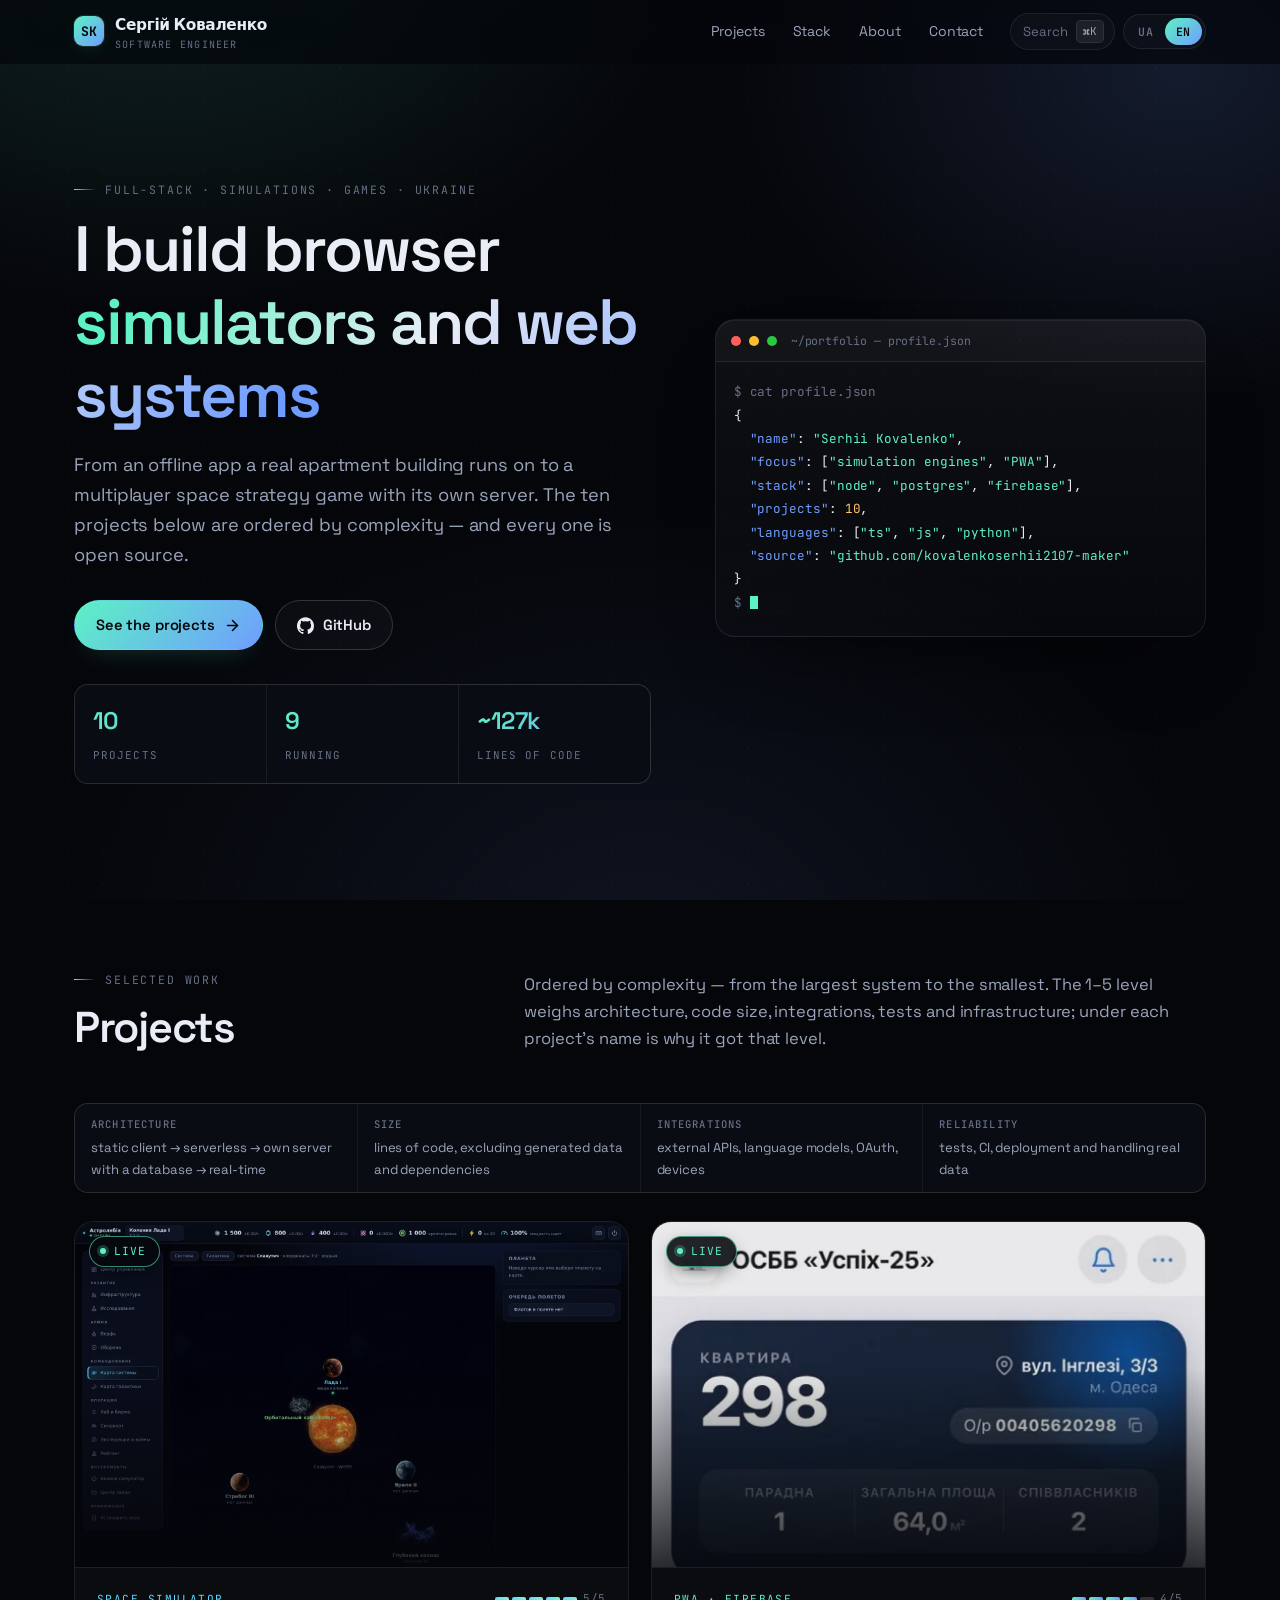
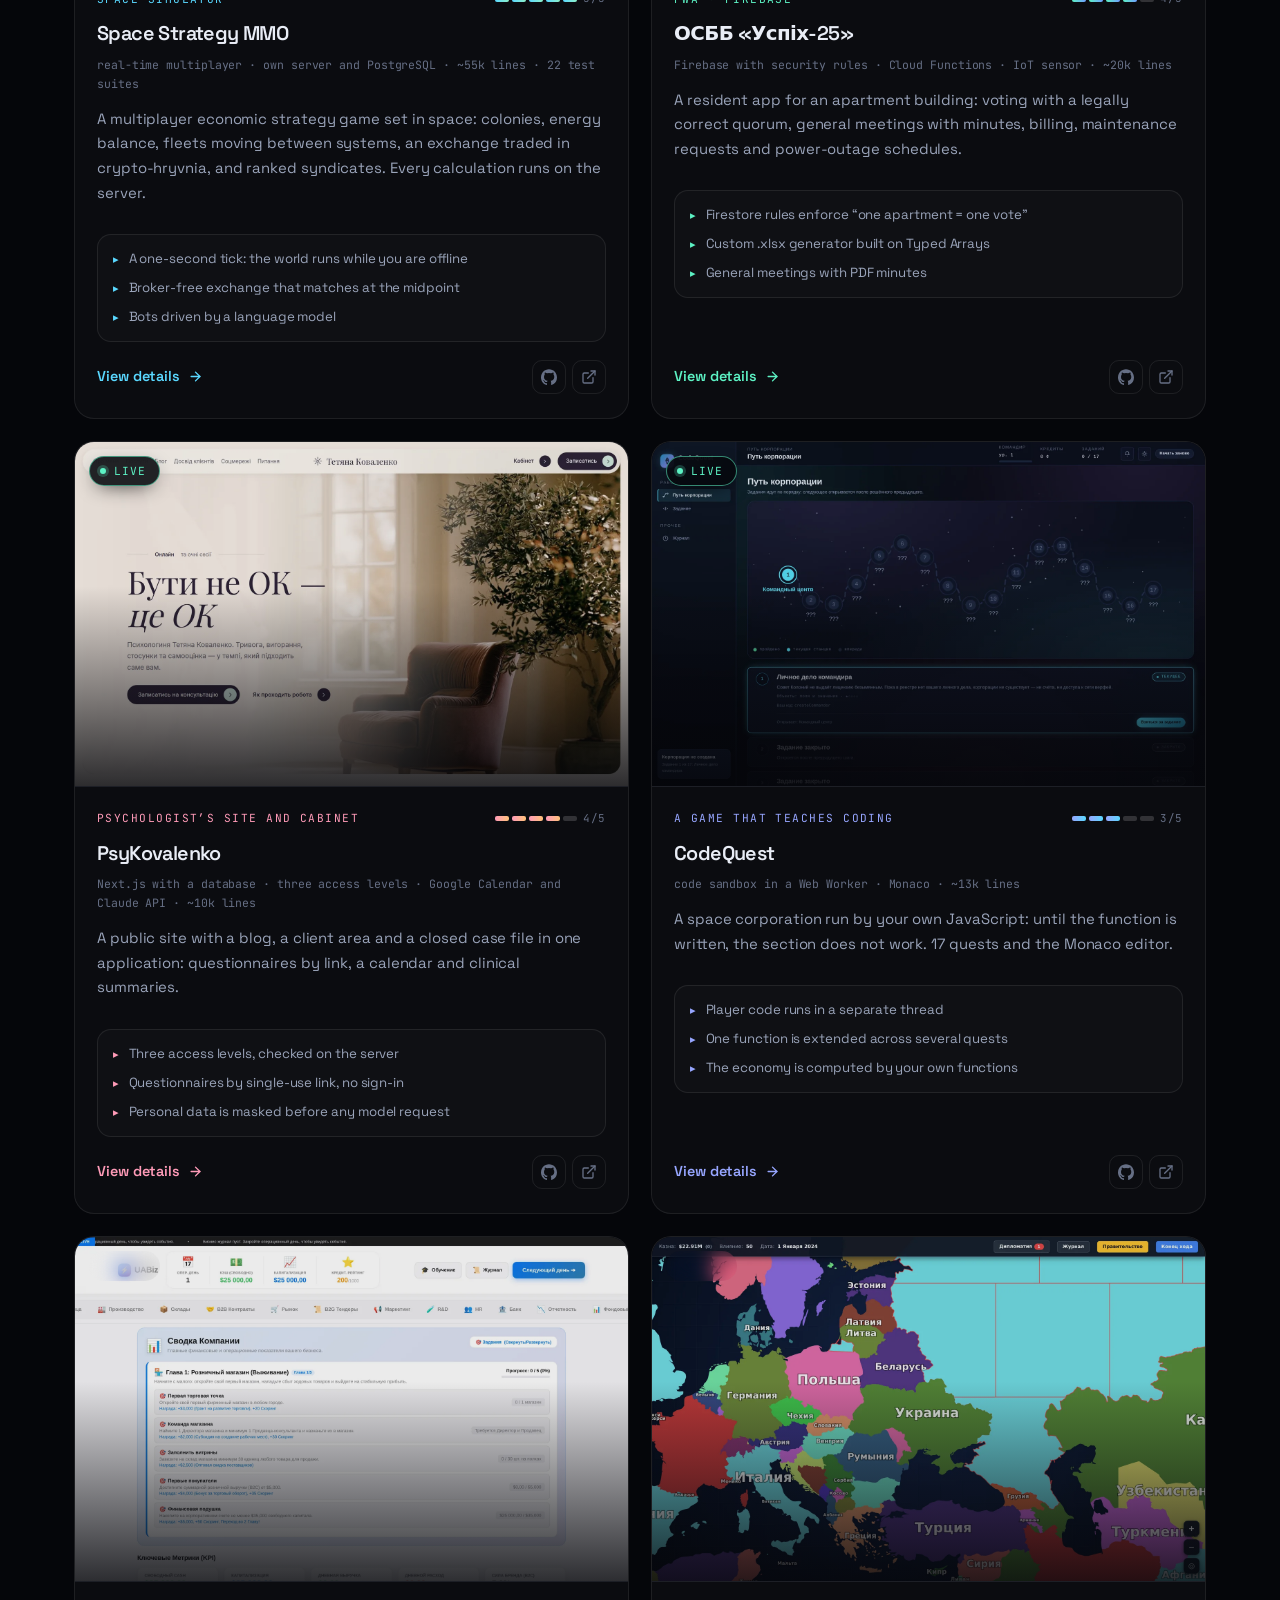
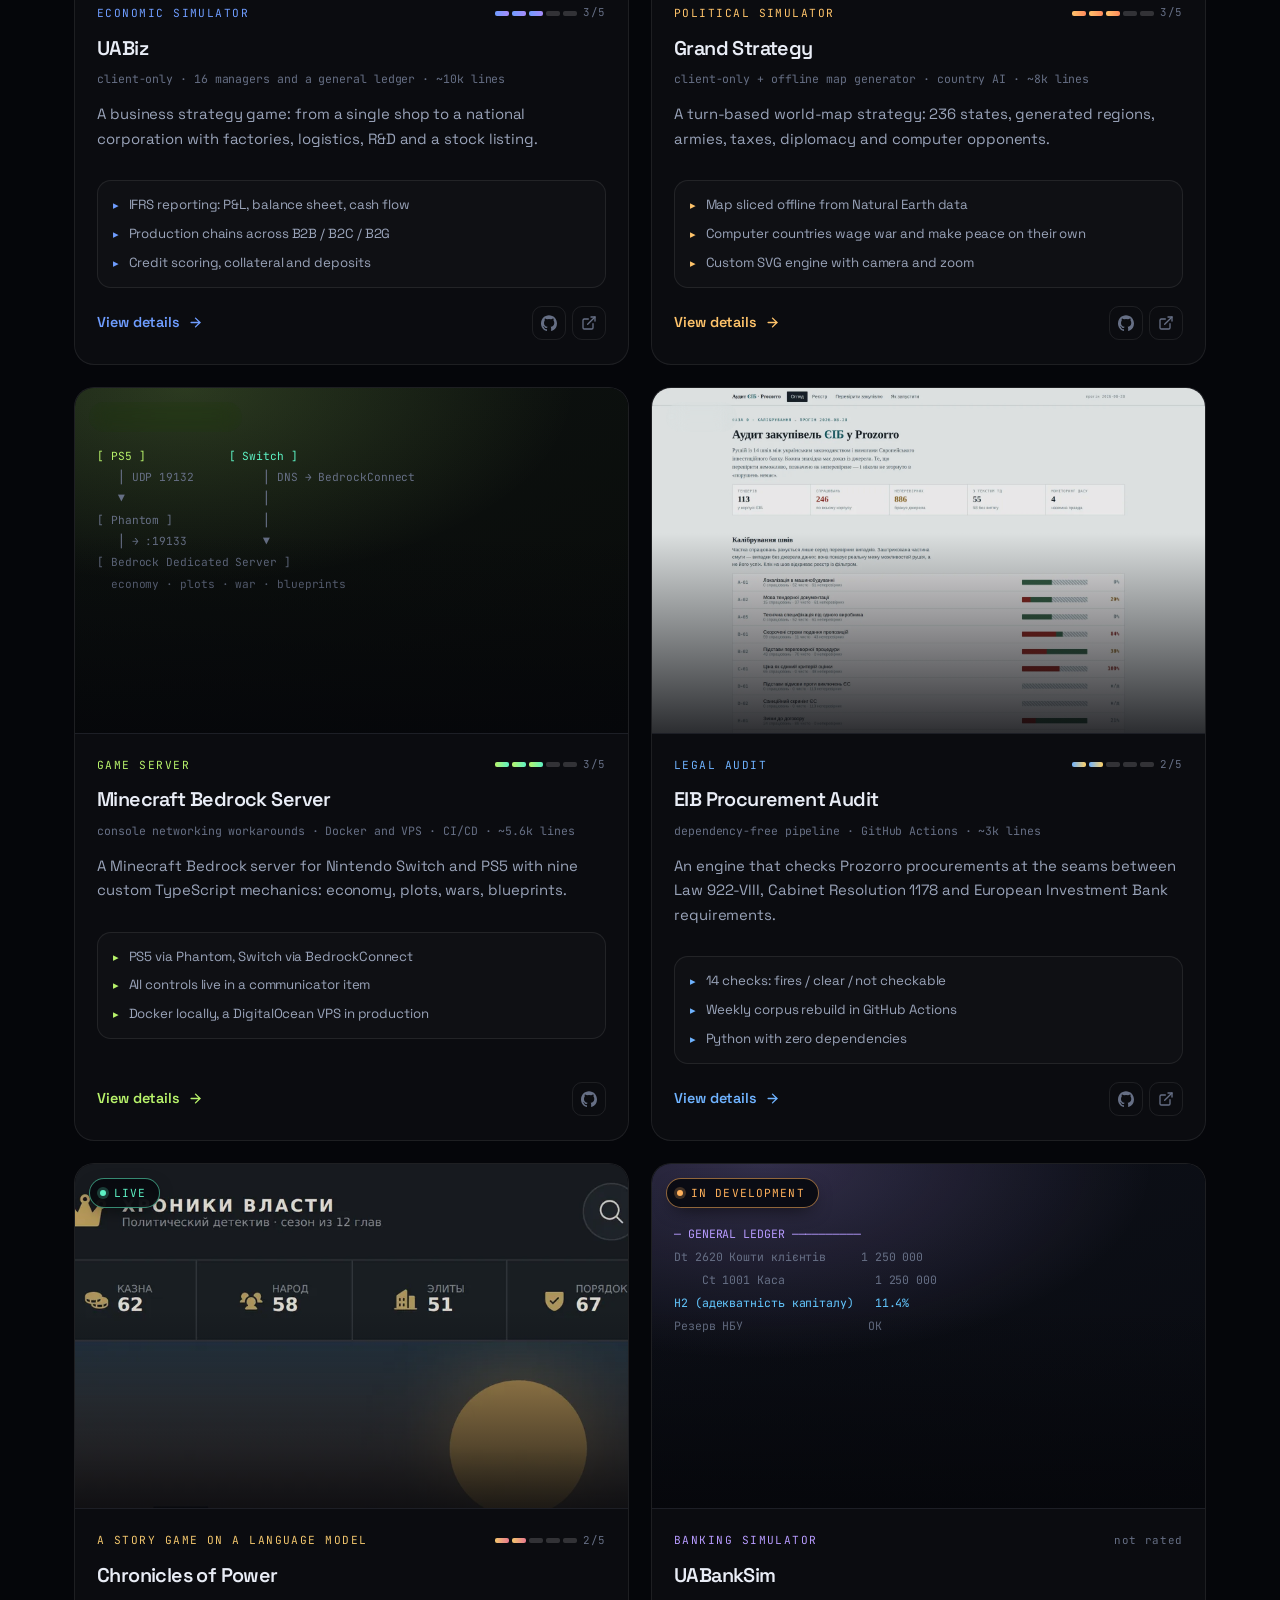
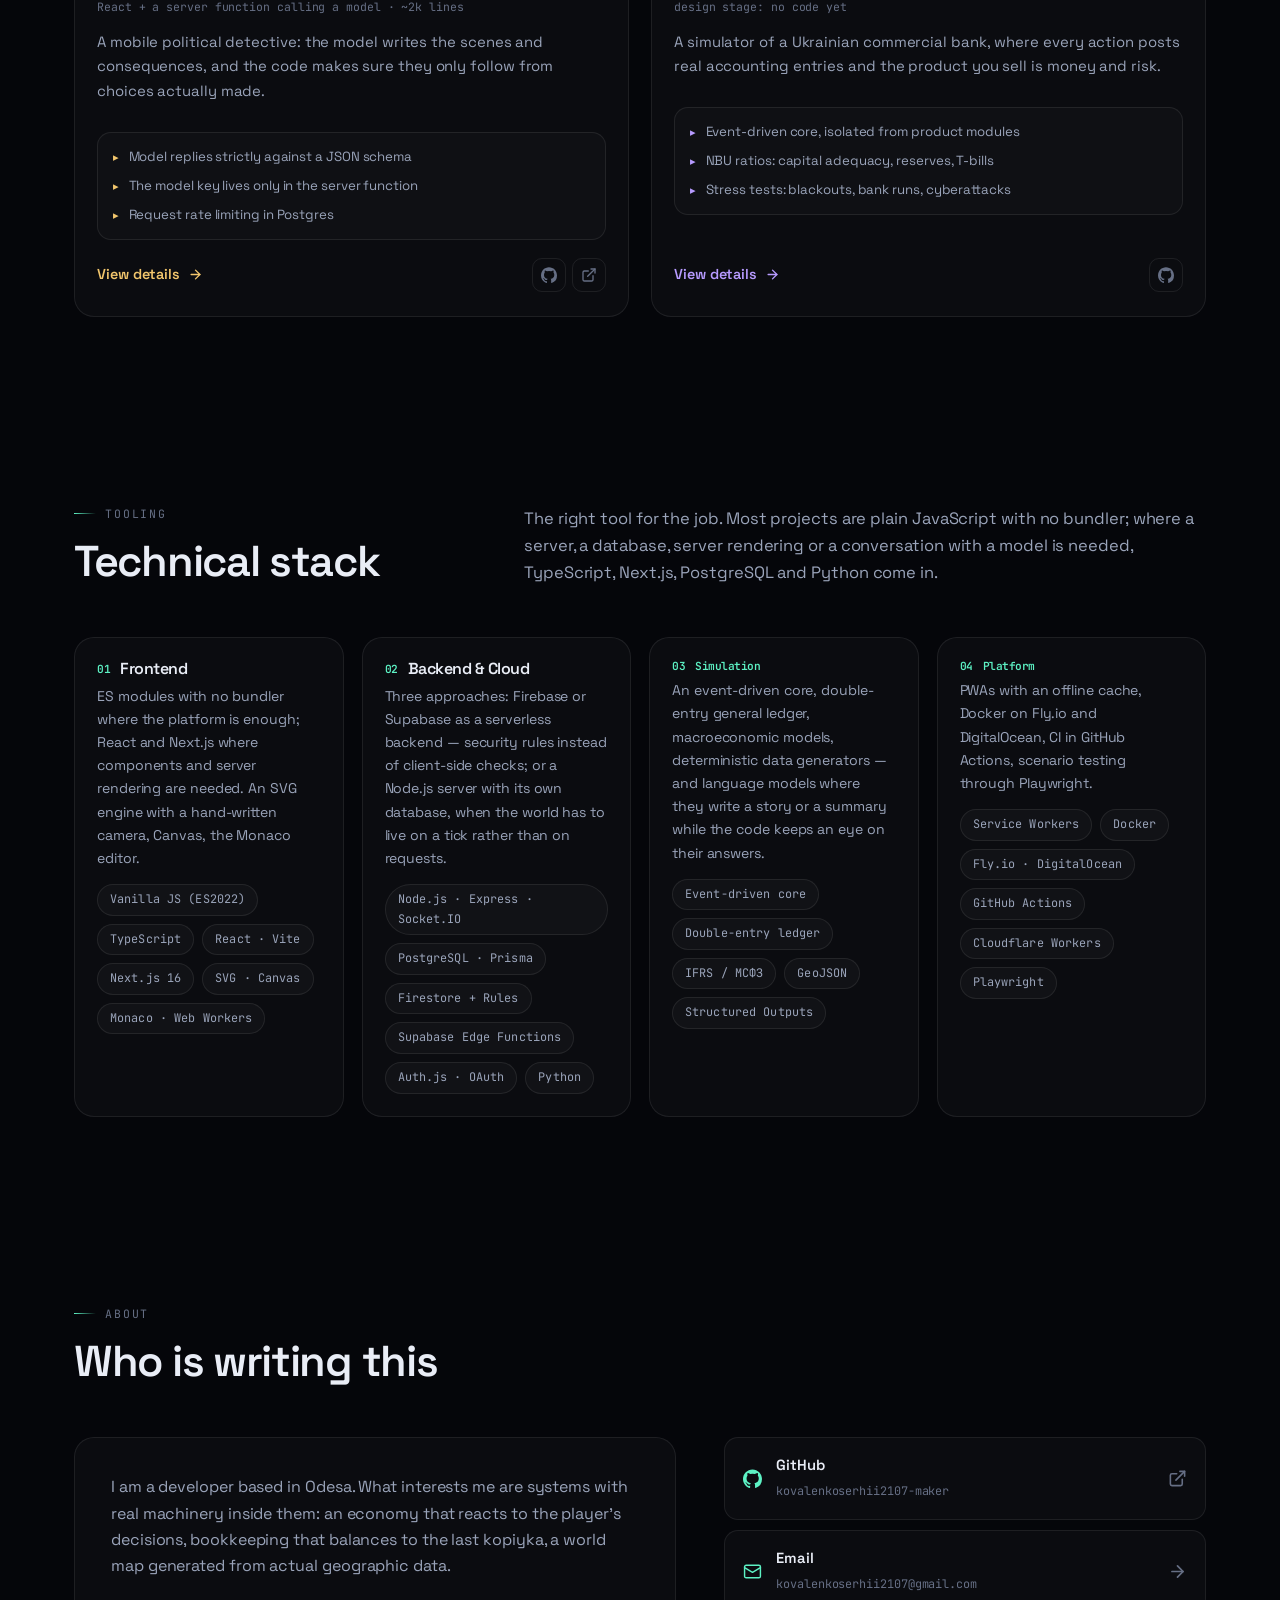
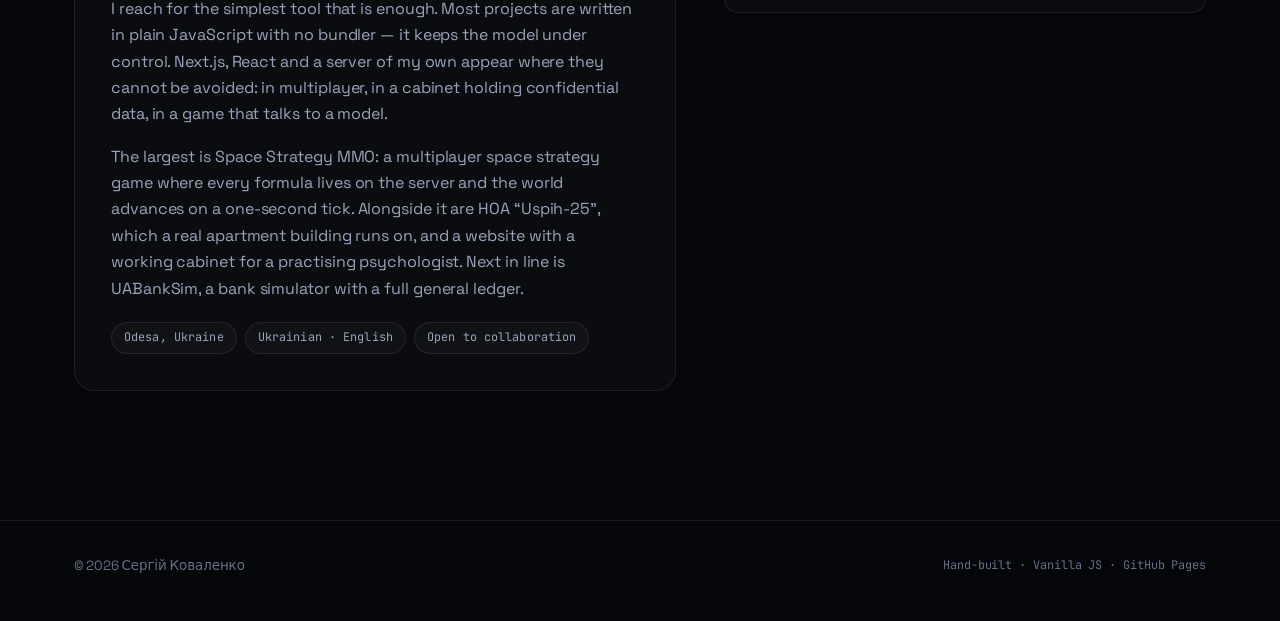
==== commit 3e06befa: "Десять проєктів за складністю: п'ять нових і оновлення доробленого Нові сторінки — усе з їхніх репоз" ====
--- a/index.html
+++ b/index.html
@@ -4,13 +4,13 @@
 <meta charset="UTF-8">
 <meta name="viewport" content="width=device-width, initial-scale=1">
 <title>Сергій Коваленко — симулятори, PWA та веб-системи</title>
-<meta name="description" content="Портфоліо Сергія Коваленка: браузерні економічні та політичні симулятори, offline-first PWA на Firebase, фінансові моделі. Vanilla JS без фреймворків.">
+<meta name="description" content="Портфоліо Сергія Коваленка: десять проєктів, упорядкованих за складністю, — від мультиплеерної космічної стратегії й сайту психологині до гри, що вчить JavaScript, і юридичного аудиту закупівель.">
 <meta name="color-scheme" content="dark">
 <meta name="theme-color" content="#05060a">
 
 <meta property="og:type" content="website">
 <meta property="og:title" content="Сергій Коваленко — симулятори, PWA та веб-системи">
-<meta property="og:description" content="П’ять проєктів: Space Strategy MMO, ОСББ «Успіх-25», UABiz, Grand Strategy і UABankSim. TypeScript, Vanilla JS, Firebase, власні симуляційні рушії.">
+<meta property="og:description" content="Десять проєктів за складністю: Space Strategy MMO, ОСББ «Успіх-25», PsyKovalenko, CodeQuest, UABiz, Grand Strategy, Minecraft-сервер, аудит ЄІБ, «Хроніки влади», UABankSim.">
 <meta property="og:url" content="https://kovalenkoserhii2107-maker.github.io/Main-page/">
 <meta name="twitter:card" content="summary_large_image">
 
@@ -18,7 +18,7 @@
 <link rel="preconnect" href="https://fonts.googleapis.com">
 <link rel="preconnect" href="https://fonts.gstatic.com" crossorigin>
 <link rel="stylesheet" href="https://fonts.googleapis.com/css2?family=Space+Grotesk:wght@400;500;600;700&family=JetBrains+Mono:wght@400;500&display=swap">
-<link rel="stylesheet" href="assets/css/main.css?v=20260906a">
+<link rel="stylesheet" href="assets/css/main.css?v=20260923a">
 
 <script type="application/ld+json">
 {
@@ -84,12 +84,12 @@
   <section class="hero shell">
     <div class="hero-grid">
       <div>
-        <span class="eyebrow" data-i18n="hero.eyebrow">Full-stack · Симуляції · Україна</span>
+        <span class="eyebrow" data-i18n="hero.eyebrow">Full-stack · Симуляції · Ігри · Україна</span>
         <h1>
           <span data-i18n="hero.h1a">Будую браузерні</span><br>
-          <span class="grad" data-i18n="hero.h1b">симулятори та PWA</span>
+          <span class="grad" data-i18n="hero.h1b">симулятори та веб-системи</span>
         </h1>
-        <p class="hero-sub" data-i18n="hero.sub">Складні системи без фреймворків: власні симуляційні рушії з подвійним бухгалтерським записом, offline-first застосунки на Firebase і генерація документів прямо в браузері. Нижче — п’ять проєктів, кожен із відкритим кодом.</p>
+        <p class="hero-sub" data-i18n="hero.sub">Від офлайн-застосунку, яким користується реальний будинок, до мультиплеерної космічної стратегії з власним сервером. Десять проєктів нижче впорядковані за складністю — і кожен із відкритим кодом.</p>
 
         <div class="hero-cta">
           <a class="btn btn-primary" href="#projects">
@@ -103,9 +103,9 @@
         </div>
 
         <div class="stat-row" data-reveal>
-          <div class="stat"><b>5</b><span data-i18n="hero.s1">проєктів</span></div>
-          <div class="stat"><b>4</b><span data-i18n="hero.s2">у продакшні</span></div>
-          <div class="stat"><b>0</b><span data-i18n="hero.s3">фреймворків</span></div>
+          <div class="stat"><b>10</b><span data-i18n="hero.s1">проєктів</span></div>
+          <div class="stat"><b>9</b><span data-i18n="hero.s2">працюють</span></div>
+          <div class="stat"><b>~127k</b><span data-i18n="hero.s3">рядків коду</span></div>
         </div>
       </div>
 
@@ -130,21 +130,32 @@
         <span class="eyebrow" data-i18n="proj.eyebrow">Вибрані роботи</span>
         <h2 class="h-sec" data-i18n="proj.title">Проєкти</h2>
       </div>
-      <p class="lede" data-i18n="proj.lede">Кожен проєкт має власну сторінку зі скріншотами, описом архітектури та посиланнями на репозиторій і живу версію.</p>
+      <p class="lede" data-i18n="proj.lede">Упорядковано за складністю — від найбільшої системи до найменшої. Рівень від 1 до 5 зважує архітектуру, обсяг коду, інтеграції, тести й інфраструктуру; під назвою кожного проєкту — чому саме такий.</p>
+    </div>
+
+    <div class="cx-legend" data-reveal>
+      <div><b data-i18n="cx.l1.t">Архітектура</b><span data-i18n="cx.l1.p">статичний клієнт → serverless → власний сервер із БД → realtime</span></div>
+      <div><b data-i18n="cx.l2.t">Обсяг</b><span data-i18n="cx.l2.p">рядки коду без згенерованих даних і залежностей</span></div>
+      <div><b data-i18n="cx.l3.t">Інтеграції</b><span data-i18n="cx.l3.p">зовнішні API, мовні моделі, OAuth, пристрої</span></div>
+      <div><b data-i18n="cx.l4.t">Надійність</b><span data-i18n="cx.l4.p">тести, CI, деплой і робота з реальними даними</span></div>
     </div>
 
     <div class="proj-grid">
 
-      <!-- Space Strategy MMO -->
-      <article class="card proj" data-reveal>
+      <!-- 1. Space Strategy MMO -->
+      <article class="card proj" data-accent="cyan" data-reveal style="--d:0ms">
         <div class="proj-shot">
           <span class="status status-live proj-badge" data-i18n="common.live">Працює</span>
           <img src="assets/screens/space-system.webp" alt="Карта системи в Space Strategy MMO" loading="lazy" width="1600" height="1000">
         </div>
         <div class="proj-body">
-          <span class="proj-kicker" data-i18n="proj.space.kick">Космічний симулятор</span>
+          <div class="proj-top">
+            <span class="proj-kicker" data-i18n="proj.space.kick">Космічний симулятор</span>
+            <span class="proj-cx" title="Складність 5 з 5"><span class="cx" aria-hidden="true"><i class="on"></i><i class="on"></i><i class="on"></i><i class="on"></i><i class="on"></i></span>5/5</span>
+          </div>
           <h3>Space Strategy MMO</h3>
-          <p class="proj-desc" data-i18n="proj.space.desc">Мультиплеерна економічна стратегія в космосі: колонії, енергобаланс, флот між системами, біржа за криптогривню й синдикати. Усі розрахунки — на сервері.</p>
+          <p class="proj-why" data-i18n="proj.space.why">realtime-мультиплеєр · власний сервер і PostgreSQL · ~55k рядків · 22 набори тестів</p>
+          <p class="proj-desc" data-i18n="proj.space.desc">Мультиплеерна економічна стратегія в космосі: колонії, енергобаланс, флот між системами, біржа за криптогривню й синдикати з рангами. Усі розрахунки — на сервері.</p>
           <div class="proj-facts">
             <div data-i18n="proj.space.f1">Тік раз на секунду: світ живе, поки гравець офлайн</div>
             <div data-i18n="proj.space.f2">Біржа без посередників зі зведенням по середній ціні</div>
@@ -163,20 +174,24 @@
         </div>
       </article>
 
-      <!-- Успіх-25 -->
-      <article class="card proj" data-reveal>
-        <div class="proj-shot">
-          <span class="status status-live proj-badge" data-i18n="common.live">Працює</span>
-          <img src="assets/screens/uspih-dashboard.webp" alt="Головний екран застосунку ОСББ «Успіх-25»" loading="lazy" width="900" height="1653">
-        </div>
-        <div class="proj-body">
-          <span class="proj-kicker">PWA · Firebase</span>
+      <!-- 2. ОСББ «Успіх-25» -->
+      <article class="card proj" data-accent="mint" data-reveal style="--d:90ms">
+        <div class="proj-shot">
+          <span class="status status-live proj-badge" data-i18n="common.live">Працює</span>
+          <img src="assets/screens/uspih-dashboard.webp" alt="Головний екран застосунку ОСББ «Успіх-25»" loading="lazy" width="1600" height="1000">
+        </div>
+        <div class="proj-body">
+          <div class="proj-top">
+            <span class="proj-kicker">PWA · Firebase</span>
+            <span class="proj-cx" title="Складність 4 з 5"><span class="cx" aria-hidden="true"><i class="on"></i><i class="on"></i><i class="on"></i><i class="on"></i><i></i></span>4/5</span>
+          </div>
           <h3>ОСББ «Успіх-25»</h3>
-          <p class="proj-desc" data-i18n="proj.uspih.desc">Застосунок мешканця багатоквартирного будинку: голосування з кворумом за площею, білінг, звернення та графіки відключень світла.</p>
+          <p class="proj-why" data-i18n="proj.uspih.why">Firebase із правилами доступу · Cloud Functions · IoT-датчик · ~20k рядків</p>
+          <p class="proj-desc" data-i18n="proj.uspih.desc">Застосунок мешканця багатоквартирного будинку: голосування з кворумом за площею, загальні збори з протоколом, білінг, звернення та графіки відключень світла.</p>
           <div class="proj-facts">
             <div data-i18n="proj.uspih.f1">Правила Firestore гарантують «1 квартира = 1 голос»</div>
             <div data-i18n="proj.uspih.f2">Власний генератор .xlsx на Typed Arrays</div>
-            <div data-i18n="proj.uspih.f3">Офлайн-режим через Service Worker</div>
+            <div data-i18n="proj.uspih.f3">Загальні збори з протоколом у PDF</div>
           </div>
           <div class="proj-foot">
             <a class="link-arrow stretch" href="uspih25.html">
@@ -191,15 +206,83 @@
         </div>
       </article>
 
-      <!-- UABiz -->
-      <article class="card proj" data-reveal style="--d:90ms">
+      <!-- 3. PsyKovalenko -->
+      <article class="card proj" data-accent="rose" data-reveal style="--d:0ms">
+        <div class="proj-shot">
+          <span class="status status-live proj-badge" data-i18n="common.live">Працює</span>
+          <img src="assets/screens/psy-landing.webp" alt="Публічний сайт психологині" loading="lazy" width="1600" height="1000">
+        </div>
+        <div class="proj-body">
+          <div class="proj-top">
+            <span class="proj-kicker" data-i18n="proj.psy.kick">Сайт і кабінет психологині</span>
+            <span class="proj-cx" title="Складність 4 з 5"><span class="cx" aria-hidden="true"><i class="on"></i><i class="on"></i><i class="on"></i><i class="on"></i><i></i></span>4/5</span>
+          </div>
+          <h3>PsyKovalenko</h3>
+          <p class="proj-why" data-i18n="proj.psy.why">Next.js із БД · три рівні доступу · Google Calendar і Claude API · ~10k рядків</p>
+          <p class="proj-desc" data-i18n="proj.psy.desc">Публічний сайт із блогом, кабінет клієнта й закрита картотека в одному застосунку: анкети за посиланням, календар, клінічне резюме.</p>
+          <div class="proj-facts">
+            <div data-i18n="proj.psy.f1">Три рівні доступу з перевіркою на сервері</div>
+            <div data-i18n="proj.psy.f2">Анкети за одноразовим посиланням, без входу</div>
+            <div data-i18n="proj.psy.f3">Персональні дані маскуються до запиту до моделі</div>
+          </div>
+          <div class="proj-foot">
+            <a class="link-arrow stretch" href="psy.html">
+              <span data-i18n="common.more">Детальніше</span>
+              <svg><use href="#i-arrow"></use></svg>
+            </a>
+            <div class="icon-links">
+              <a href="https://github.com/kovalenkoserhii2107-maker/psykovalenko" target="_blank" rel="noopener" aria-label="psykovalenko на GitHub"><svg><use href="#i-github"></use></svg></a>
+              <a href="https://psykovalenko.fly.dev" target="_blank" rel="noopener" aria-label="Відкрити сайт"><svg><use href="#i-ext"></use></svg></a>
+            </div>
+          </div>
+        </div>
+      </article>
+
+      <!-- 4. CodeQuest -->
+      <article class="card proj" data-accent="indigo" data-reveal style="--d:90ms">
+        <div class="proj-shot">
+          <span class="status status-live proj-badge" data-i18n="common.live">Працює</span>
+          <img src="assets/screens/codequest-path.webp" alt="Шлях корпорації в CodeQuest" loading="lazy" width="1600" height="1000">
+        </div>
+        <div class="proj-body">
+          <div class="proj-top">
+            <span class="proj-kicker" data-i18n="proj.cq.kick">Гра, що вчить програмувати</span>
+            <span class="proj-cx" title="Складність 3 з 5"><span class="cx" aria-hidden="true"><i class="on"></i><i class="on"></i><i class="on"></i><i></i><i></i></span>3/5</span>
+          </div>
+          <h3>CodeQuest</h3>
+          <p class="proj-why" data-i18n="proj.cq.why">пісочниця для коду у Web Worker · Monaco · ~13k рядків</p>
+          <p class="proj-desc" data-i18n="proj.cq.desc">Космічною корпорацією керує ваш код на JavaScript: поки функцію не написано, розділ не працює. 17 завдань і редактор Monaco.</p>
+          <div class="proj-facts">
+            <div data-i18n="proj.cq.f1">Код гравця виконується в окремому потоці</div>
+            <div data-i18n="proj.cq.f2">Одна функція дороблюється через кілька завдань</div>
+            <div data-i18n="proj.cq.f3">Економіку рахують ваші ж функції</div>
+          </div>
+          <div class="proj-foot">
+            <a class="link-arrow stretch" href="codequest.html">
+              <span data-i18n="common.more">Детальніше</span>
+              <svg><use href="#i-arrow"></use></svg>
+            </a>
+            <div class="icon-links">
+              <a href="https://github.com/kovalenkoserhii2107-maker/CodeQuest" target="_blank" rel="noopener" aria-label="CodeQuest на GitHub"><svg><use href="#i-github"></use></svg></a>
+              <a href="https://kovalenkoserhii2107-maker.github.io/CodeQuest/" target="_blank" rel="noopener" aria-label="Грати в CodeQuest"><svg><use href="#i-ext"></use></svg></a>
+            </div>
+          </div>
+        </div>
+      </article>
+
+      <!-- 5. UABiz -->
+      <article class="card proj" data-accent="blue" data-reveal style="--d:0ms">
         <div class="proj-shot">
           <span class="status status-live proj-badge" data-i18n="common.live">Працює</span>
           <img src="assets/screens/uabiz-dashboard.webp" alt="Панель компанії в економічному симуляторі UABiz" loading="lazy" width="1600" height="1000">
         </div>
         <div class="proj-body">
-          <span class="proj-kicker" data-i18n="proj.uabiz.kick">Економічний симулятор</span>
+          <div class="proj-top">
+            <span class="proj-kicker" data-i18n="proj.uabiz.kick">Економічний симулятор</span>
+            <span class="proj-cx" title="Складність 3 з 5"><span class="cx" aria-hidden="true"><i class="on"></i><i class="on"></i><i class="on"></i><i></i><i></i></span>3/5</span>
+          </div>
           <h3>UABiz</h3>
+          <p class="proj-why" data-i18n="proj.uabiz.why">лише клієнт · 16 менеджерів і головна книга · ~10k рядків</p>
           <p class="proj-desc" data-i18n="proj.uabiz.desc">Стратегія управління бізнесом: від першого магазину до національної корпорації з заводами, логістикою, R&amp;D і виходом на біржу.</p>
           <div class="proj-facts">
             <div data-i18n="proj.uabiz.f1">Звітність за МСФЗ: P&amp;L, баланс, cash flow</div>
@@ -219,19 +302,23 @@
         </div>
       </article>
 
-      <!-- Grand Strategy -->
-      <article class="card proj" data-reveal style="--d:180ms">
-        <div class="proj-shot">
-          <span class="status status-live proj-badge" data-i18n="common.live">Працює</span>
-          <img src="assets/screens/politics-map.webp" alt="Політична карта світу в симуляторі Grand Strategy" loading="lazy" width="1600" height="1000">
-        </div>
-        <div class="proj-body">
-          <span class="proj-kicker" data-i18n="proj.politics.kick">Політичний симулятор</span>
+      <!-- 6. Grand Strategy -->
+      <article class="card proj" data-accent="amber" data-reveal style="--d:90ms">
+        <div class="proj-shot">
+          <span class="status status-live proj-badge" data-i18n="common.live">Працює</span>
+          <img src="assets/screens/politics-map.webp" alt="Політична карта світу в Grand Strategy" loading="lazy" width="1600" height="1000">
+        </div>
+        <div class="proj-body">
+          <div class="proj-top">
+            <span class="proj-kicker" data-i18n="proj.politics.kick">Політичний симулятор</span>
+            <span class="proj-cx" title="Складність 3 з 5"><span class="cx" aria-hidden="true"><i class="on"></i><i class="on"></i><i class="on"></i><i></i><i></i></span>3/5</span>
+          </div>
           <h3>Grand Strategy</h3>
-          <p class="proj-desc" data-i18n="proj.politics.desc">Покрокова стратегія на карті світу: близько 200 держав, згенеровані області, армії, податки та дипломатія.</p>
+          <p class="proj-why" data-i18n="proj.politics.why">лише клієнт + офлайн-генератор карти · ІІ країн · ~8k рядків</p>
+          <p class="proj-desc" data-i18n="proj.politics.desc">Покрокова стратегія на карті світу: 236 держав, згенеровані області, армії, податки, дипломатія й комп’ютерні суперники.</p>
           <div class="proj-facts">
             <div data-i18n="proj.politics.f1">Карта нарізана офлайн-генератором із Natural Earth</div>
-            <div data-i18n="proj.politics.f2">Сусідство рахується по геометрії кордонів</div>
+            <div data-i18n="proj.politics.f2">Комп’ютерні країни самі воюють і укладають мир</div>
             <div data-i18n="proj.politics.f3">Власний SVG-рушій із камерою та зумом</div>
           </div>
           <div class="proj-foot">
@@ -247,15 +334,120 @@
         </div>
       </article>
 
-      <!-- UABankSim -->
-      <article class="card proj" data-reveal style="--d:270ms">
+      <!-- 7. Minecraft Bedrock Server -->
+      <article class="card proj" data-accent="lime" data-reveal style="--d:0ms">
+        <div class="proj-shot">
+          <span class="status status-live proj-badge" data-i18n="mc.status">Приватний сервер</span>
+          <div style="position:absolute;inset:0;background:
+                radial-gradient(600px 300px at 20% 0%, rgba(184,243,107,.18), transparent 65%),
+                linear-gradient(160deg,#0d1210,#090b0a);
+                font-family:var(--f-mono);font-size:.7rem;line-height:1.9;color:var(--tx-mute);
+                padding:58px 22px 22px;overflow:hidden;white-space:pre" aria-hidden="true"><span style="color:#b8f36b">[ PS5 ]</span>            <span style="color:#5df2c4">[ Switch ]</span>
+   │ UDP 19132          │ DNS → BedrockConnect
+   ▼                    │
+[ Phantom ]             │
+   │ → :19133           ▼
+[ Bedrock Dedicated Server ]
+  economy · plots · war · blueprints</div>
+        </div>
+        <div class="proj-body">
+          <div class="proj-top">
+            <span class="proj-kicker" data-i18n="proj.mc.kick">Ігровий сервер</span>
+            <span class="proj-cx" title="Складність 3 з 5"><span class="cx" aria-hidden="true"><i class="on"></i><i class="on"></i><i class="on"></i><i></i><i></i></span>3/5</span>
+          </div>
+          <h3>Minecraft Bedrock Server</h3>
+          <p class="proj-why" data-i18n="proj.mc.why">обхідні шляхи для консолей · Docker і VPS · CI/CD · ~5.6k рядків</p>
+          <p class="proj-desc" data-i18n="proj.mc.desc">Сервер Minecraft Bedrock для Nintendo Switch і PS5 із дев’ятьма власними механіками на TypeScript: економіка, ділянки, війни, креслення.</p>
+          <div class="proj-facts">
+            <div data-i18n="proj.mc.f1">PS5 — через Phantom, Switch — через BedrockConnect</div>
+            <div data-i18n="proj.mc.f2">Усе керування — у предметі-комунікаторі</div>
+            <div data-i18n="proj.mc.f3">Docker локально, VPS DigitalOcean у продакшні</div>
+          </div>
+          <div class="proj-foot">
+            <a class="link-arrow stretch" href="minecraft.html">
+              <span data-i18n="common.more">Детальніше</span>
+              <svg><use href="#i-arrow"></use></svg>
+            </a>
+            <div class="icon-links">
+              <a href="https://github.com/kovalenkoserhii2107-maker/MinecraftServer" target="_blank" rel="noopener" aria-label="MinecraftServer на GitHub"><svg><use href="#i-github"></use></svg></a>
+            </div>
+          </div>
+        </div>
+      </article>
+
+      <!-- 8. Аудит закупівель ЄІБ -->
+      <article class="card proj" data-accent="eu" data-reveal style="--d:90ms">
+        <div class="proj-shot">
+          <span class="status status-live proj-badge" data-i18n="common.live">Працює</span>
+          <img src="assets/screens/eib-overview.webp" alt="Звіт аудиту закупівель ЄІБ" loading="lazy" width="1600" height="1000">
+        </div>
+        <div class="proj-body">
+          <div class="proj-top">
+            <span class="proj-kicker" data-i18n="proj.eib.kick">Юридичний аудит</span>
+            <span class="proj-cx" title="Складність 2 з 5"><span class="cx" aria-hidden="true"><i class="on"></i><i class="on"></i><i></i><i></i><i></i></span>2/5</span>
+          </div>
+          <h3><span data-i18n="proj.eib.name">Аудит закупівель ЄІБ</span></h3>
+          <p class="proj-why" data-i18n="proj.eib.why">конвеєр без залежностей · GitHub Actions · ~3k рядків</p>
+          <p class="proj-desc" data-i18n="proj.eib.desc">Рушій перевіряє закупівлі Prozorro на стиках Закону 922-VIII, постанови КМУ 1178 і вимог Європейського інвестиційного банку.</p>
+          <div class="proj-facts">
+            <div data-i18n="proj.eib.f1">14 перевірок: спрацював / чисто / неможливо перевірити</div>
+            <div data-i18n="proj.eib.f2">Щотижневий перезбір корпусу в GitHub Actions</div>
+            <div data-i18n="proj.eib.f3">Python без жодної залежності</div>
+          </div>
+          <div class="proj-foot">
+            <a class="link-arrow stretch" href="eib.html">
+              <span data-i18n="common.more">Детальніше</span>
+              <svg><use href="#i-arrow"></use></svg>
+            </a>
+            <div class="icon-links">
+              <a href="https://github.com/kovalenkoserhii2107-maker/eib-audit" target="_blank" rel="noopener" aria-label="eib-audit на GitHub"><svg><use href="#i-github"></use></svg></a>
+              <a href="https://kovalenkoserhii2107-maker.github.io/eib-audit/" target="_blank" rel="noopener" aria-label="Відкрити звіт"><svg><use href="#i-ext"></use></svg></a>
+            </div>
+          </div>
+        </div>
+      </article>
+
+      <!-- 9. Хроніки влади -->
+      <article class="card proj" data-accent="gold" data-reveal style="--d:0ms">
+        <div class="proj-shot">
+          <span class="status status-live proj-badge" data-i18n="common.live">Працює</span>
+          <img src="assets/screens/chronicles-start.webp" alt="Показники держави в грі «Хроніки влади»" loading="lazy" width="1600" height="1000">
+        </div>
+        <div class="proj-body">
+          <div class="proj-top">
+            <span class="proj-kicker" data-i18n="proj.cop.kick">Сюжетна гра на мовній моделі</span>
+            <span class="proj-cx" title="Складність 2 з 5"><span class="cx" aria-hidden="true"><i class="on"></i><i class="on"></i><i></i><i></i><i></i></span>2/5</span>
+          </div>
+          <h3><span data-i18n="proj.cop.name">Хроніки влади</span></h3>
+          <p class="proj-why" data-i18n="proj.cop.why">React + серверна функція з моделлю · ~2k рядків</p>
+          <p class="proj-desc" data-i18n="proj.cop.desc">Мобільний політичний детектив: сцени й наслідки пише модель, а код стежить, щоб вони походили лише з реально зроблених виборів.</p>
+          <div class="proj-facts">
+            <div data-i18n="proj.cop.f1">Відповідь моделі — строго за JSON-схемою</div>
+            <div data-i18n="proj.cop.f2">Ключ до моделі — лише в серверній функції</div>
+            <div data-i18n="proj.cop.f3">Обмеження частоти запитів у Postgres</div>
+          </div>
+          <div class="proj-foot">
+            <a class="link-arrow stretch" href="chronicles.html">
+              <span data-i18n="common.more">Детальніше</span>
+              <svg><use href="#i-arrow"></use></svg>
+            </a>
+            <div class="icon-links">
+              <a href="https://github.com/kovalenkoserhii2107-maker/-chronicles-of-power" target="_blank" rel="noopener" aria-label="Хроніки влади на GitHub"><svg><use href="#i-github"></use></svg></a>
+              <a href="https://kovalenkoserhii2107-maker.github.io/-chronicles-of-power/" target="_blank" rel="noopener" aria-label="Грати в Хроніки влади"><svg><use href="#i-ext"></use></svg></a>
+            </div>
+          </div>
+        </div>
+      </article>
+
+      <!-- 10. UABankSim -->
+      <article class="card proj" data-accent="violet" data-reveal style="--d:90ms">
         <div class="proj-shot">
           <span class="status status-wip proj-badge" data-i18n="common.wip">У розробці</span>
           <div style="position:absolute;inset:0;background:
                 radial-gradient(600px 300px at 20% 0%, rgba(183,155,255,.22), transparent 65%),
                 linear-gradient(160deg,#0d1018,#090b11);
                 font-family:var(--f-mono);font-size:.72rem;line-height:2;color:var(--tx-mute);
-                padding:22px;overflow:hidden" aria-hidden="true">
+                padding:58px 22px 22px;overflow:hidden" aria-hidden="true">
             <div style="color:#b79bff">— GENERAL LEDGER ——————————</div>
             <div>Dt 2620 Кошти клієнтів &nbsp;&nbsp;&nbsp; 1 250 000</div>
             <div>&nbsp;&nbsp;&nbsp;&nbsp;Ct 1001 Каса &nbsp;&nbsp;&nbsp;&nbsp;&nbsp;&nbsp;&nbsp;&nbsp;&nbsp;&nbsp;&nbsp; 1 250 000</div>
@@ -264,12 +456,16 @@
           </div>
         </div>
         <div class="proj-body">
-          <span class="proj-kicker" data-i18n="proj.bank.kick">Банківський симулятор</span>
+          <div class="proj-top">
+            <span class="proj-kicker" data-i18n="proj.bank.kick">Банківський симулятор</span>
+            <span class="proj-cx" data-i18n="proj.bank.cxl">без оцінки</span>
+          </div>
           <h3>UABankSim</h3>
+          <p class="proj-why" data-i18n="proj.bank.why">стадія проєктування: коду ще немає</p>
           <p class="proj-desc" data-i18n="proj.bank.desc">Симулятор комерційного банку в Україні: кожна дія породжує реальні бухгалтерські проводки, а головний продукт — це гроші й ризик.</p>
           <div class="proj-facts">
             <div data-i18n="proj.bank.f1">Подієво-орієнтована архітектура, ядро окремо від модулів</div>
-            <div data-i18n="proj.bank.f2">Нормативи НБУ: Н2, обов'язкові резерви, ОВДП</div>
+            <div data-i18n="proj.bank.f2">Нормативи НБУ: Н2, обов’язкові резерви, ОВДП</div>
             <div data-i18n="proj.bank.f3">Стрес-тести: блекаути, набіги вкладників, кібератаки</div>
           </div>
           <div class="proj-foot">
@@ -294,42 +490,44 @@
         <span class="eyebrow" data-i18n="stack.eyebrow">Інструменти</span>
         <h2 class="h-sec" data-i18n="stack.title">Технічний стек</h2>
       </div>
-      <p class="lede" data-i18n="stack.lede">Свідомий вибір на користь платформи: жодного бандлера, жодного рантайм-фреймворку. Усе, що є в проєктах, написано або зібрано вручну.</p>
+      <p class="lede" data-i18n="stack.lede">Інструмент під задачу. Більшість проєктів — на чистому JavaScript без збірника; там, де потрібні сервер, база, рендеринг на сервері чи розмова з моделлю, з’являються TypeScript, Next.js, PostgreSQL і Python.</p>
     </div>
 
     <div class="stack-grid">
       <div class="card stack-card" data-reveal>
         <h3><span>01</span> Frontend</h3>
-        <p data-i18n="stack.c1">ES-модулі без бандлера, CSS-змінні як єдина дизайн-система, SVG-рендеринг із власною камерою, Canvas.</p>
+        <p data-i18n="stack.c1">ES-модулі без збірника там, де вистачає платформи; React і Next.js — де потрібні компоненти й рендеринг на сервері. SVG-рушій із власною камерою, Canvas, редактор Monaco.</p>
         <div class="chip-row">
-          <span class="chip">Vanilla JS (ES2022)</span><span class="chip">CSS Custom Properties</span>
-          <span class="chip">SVG</span><span class="chip">Canvas</span><span class="chip">Chart.js</span>
+          <span class="chip">Vanilla JS (ES2022)</span><span class="chip">TypeScript</span>
+          <span class="chip">React · Vite</span><span class="chip">Next.js 16</span>
+          <span class="chip">SVG · Canvas</span><span class="chip">Monaco · Web Workers</span>
         </div>
       </div>
       <div class="card stack-card" data-reveal style="--d:80ms">
         <h3><span>02</span> Backend &amp; Cloud</h3>
-        <p data-i18n="stack.c2">Два підходи: Firebase як бекенд без сервера — правила доступу замість перевірок на клієнті; або власний сервер на Node.js із базою, коли світ має жити тіком, а не запитами.</p>
+        <p data-i18n="stack.c2">Три підходи: Firebase чи Supabase як бекенд без сервера — з правилами доступу замість перевірок на клієнті; або власний сервер на Node.js із базою, коли світ має жити тіком, а не запитами.</p>
         <div class="chip-row">
-          <span class="chip">TypeScript (strict)</span><span class="chip">Express · Socket.IO</span>
-          <span class="chip">PostgreSQL · Prisma</span><span class="chip">Firestore + Rules</span>
-          <span class="chip">Firebase Auth</span><span class="chip">Cloud Functions</span>
-          <span class="chip">Docker · Fly.io</span>
+          <span class="chip">Node.js · Express · Socket.IO</span><span class="chip">PostgreSQL · Prisma</span>
+          <span class="chip">Firestore + Rules</span><span class="chip">Supabase Edge Functions</span>
+          <span class="chip">Auth.js · OAuth</span><span class="chip">Python</span>
         </div>
       </div>
       <div class="card stack-card" data-reveal style="--d:160ms">
         <h3><span>03</span> <span data-i18n="stack.c3t">Симуляції</span></h3>
-        <p data-i18n="stack.c3">Подієво-орієнтоване ядро, подвійний запис у головній книзі, макроекономічні моделі та детерміновані генератори даних.</p>
+        <p data-i18n="stack.c3">Подієво-орієнтоване ядро, подвійний запис у головній книзі, макроекономічні моделі, детерміновані генератори даних — і мовні моделі там, де вони пишуть сюжет чи резюме, а код стежить за їхньою відповіддю.</p>
         <div class="chip-row">
           <span class="chip">Event-driven core</span><span class="chip">Double-entry ledger</span>
           <span class="chip">IFRS / МСФЗ</span><span class="chip">GeoJSON</span>
+          <span class="chip">Structured Outputs</span>
         </div>
       </div>
       <div class="card stack-card" data-reveal style="--d:240ms">
         <h3><span>04</span> <span data-i18n="stack.c4t">Платформа</span></h3>
-        <p data-i18n="stack.c4">PWA з офлайн-кешем, генерація .xlsx у браузері на Typed Arrays, тестування сценаріїв через Playwright.</p>
+        <p data-i18n="stack.c4">PWA з офлайн-кешем, Docker на Fly.io й DigitalOcean, CI у GitHub Actions, тестування сценаріїв через Playwright.</p>
         <div class="chip-row">
-          <span class="chip">Service Workers</span><span class="chip">Typed Arrays / ZIP</span>
-          <span class="chip">Playwright</span><span class="chip">GitHub Pages</span>
+          <span class="chip">Service Workers</span><span class="chip">Docker</span>
+          <span class="chip">Fly.io · DigitalOcean</span><span class="chip">GitHub Actions</span>
+          <span class="chip">Cloudflare Workers</span><span class="chip">Playwright</span>
         </div>
       </div>
     </div>
@@ -347,8 +545,8 @@
     <div class="about-grid">
       <div class="card about-body" data-reveal>
         <p data-i18n="about.p1">Я розробник із Одеси. Мене цікавлять системи, у яких є справжня внутрішня механіка: економіка, що реагує на рішення гравця, бухгалтерія, яка сходиться до копійки, карта світу, згенерована з реальних географічних даних.</p>
-        <p data-i18n="about.p2">Через це майже все пишу без фреймворків — так простіше тримати контроль над моделлю і не платити рантайм-податок за абстракції, які проєкту не потрібні. Firebase закриває автентифікацію та зберігання, решта — власний код.</p>
-        <p data-i18n="about.p3">Найбільший із них — Space Strategy MMO: мультиплеерна космічна стратегія, де всі формули живуть на сервері, а світ іде тіком раз на секунду. Поруч — ОСББ «Успіх-25», що вже працює в реальному будинку. Наступний у черзі — UABankSim, симулятор банку з повноцінною головною книгою.</p>
+        <p data-i18n="about.p2">Беру найпростіший інструмент, якого досить. Більшість проєктів написані на чистому JavaScript без збірника — так простіше тримати модель під контролем. Next.js, React і власний сервер з’являються там, де без них не обійтися: у мультиплеєрі, у кабінеті з конфіденційними даними, у грі, що розмовляє з моделлю.</p>
+        <p data-i18n="about.p3">Найбільший — Space Strategy MMO: мультиплеерна космічна стратегія, де всі формули живуть на сервері, а світ іде тіком раз на секунду. Поруч — ОСББ «Успіх-25», яким користується реальний будинок, і сайт із робочим кабінетом для практикуючої психологині. Наступний у черзі — UABankSim, симулятор банку з повноцінною головною книгою.</p>
         <div class="chip-row" style="margin-top:20px">
           <span class="chip" data-i18n="about.t1">Одеса, Україна</span>
           <span class="chip" data-i18n="about.t2">Українська · English</span>
@@ -395,7 +593,7 @@
   </div>
 </div>
 
-<script src="assets/js/i18n.js?v=20260906a"></script>
-<script src="assets/js/app.js?v=20260906a"></script>
+<script src="assets/js/i18n.js?v=20260923a"></script>
+<script src="assets/js/app.js?v=20260923a"></script>
 </body>
 </html>
--- a/assets/css/main.css
+++ b/assets/css/main.css
@@ -50,6 +50,11 @@
 [data-accent="amber"]  { --a1: #ffc46b; --a2: #ff8a5c; --a-glow: rgba(255, 196, 107, .28); }
 [data-accent="violet"] { --a1: #b79bff; --a2: #63c7ff; --a-glow: rgba(183, 155, 255, .30); }
 [data-accent="cyan"]   { --a1: #5ad8ff; --a2: #8ef0c8; --a-glow: rgba(90, 216, 255, .30); }
+[data-accent="rose"]   { --a1: #ff9bb8; --a2: #ffc27a; --a-glow: rgba(255, 155, 184, .28); }
+[data-accent="indigo"] { --a1: #97a6ff; --a2: #5ad8ff; --a-glow: rgba(151, 166, 255, .30); }
+[data-accent="lime"]   { --a1: #b8f36b; --a2: #5df2c4; --a-glow: rgba(184, 243, 107, .26); }
+[data-accent="eu"]     { --a1: #6fb3ff; --a2: #ffd166; --a-glow: rgba(111, 179, 255, .30); }
+[data-accent="gold"]   { --a1: #f2c66d; --a2: #e8798f; --a-glow: rgba(242, 198, 109, .28); }
 
 /* ---------- 2. Reset & base ---------- */
 
@@ -1136,6 +1141,75 @@
 }
 [data-reveal].is-in { opacity: 1; transform: none; }
 
+/* ---------- 15b. Complexity meter ---------- */
+
+.cx {
+    display: inline-flex;
+    gap: 3px;
+    vertical-align: middle;
+    margin-right: 6px;
+}
+.cx i {
+    width: 14px;
+    height: 5px;
+    border-radius: 2px;
+    background: var(--line-hi);
+}
+.cx i.on { background: linear-gradient(90deg, var(--a1), var(--a2)); }
+
+.proj-top {
+    display: flex;
+    align-items: center;
+    justify-content: space-between;
+    gap: 12px;
+    flex-wrap: wrap;
+}
+.proj-cx {
+    display: inline-flex;
+    align-items: center;
+    font-family: var(--f-mono);
+    font-size: 0.68rem;
+    letter-spacing: .06em;
+    color: var(--tx-mute);
+    white-space: nowrap;
+}
+.proj-why {
+    font-family: var(--f-mono);
+    font-size: 0.72rem;
+    color: var(--tx-mute);
+    margin: -4px 0 0;
+}
+
+.cx-legend {
+    display: grid;
+    grid-template-columns: repeat(auto-fit, minmax(190px, 1fr));
+    gap: 1px;
+    margin-bottom: 28px;
+    background: var(--line);
+    border: 1px solid var(--line);
+    border-radius: var(--r-md);
+    overflow: hidden;
+}
+.cx-legend > div {
+    background: var(--bg-elev);
+    padding: 12px 16px;
+    font-size: 0.82rem;
+    color: var(--tx-dim);
+}
+.cx-legend b {
+    display: block;
+    font-family: var(--f-mono);
+    font-size: 0.66rem;
+    font-weight: 500;
+    letter-spacing: .11em;
+    text-transform: uppercase;
+    color: var(--tx-mute);
+    margin-bottom: 3px;
+}
+
+/* per-project accents inside the home grid: cards carry their own data-accent */
+.proj[data-accent] .proj-kicker { color: var(--a1); }
+
 /* ---------- 16. Responsive ---------- */
 
 @media (max-width: 940px) {
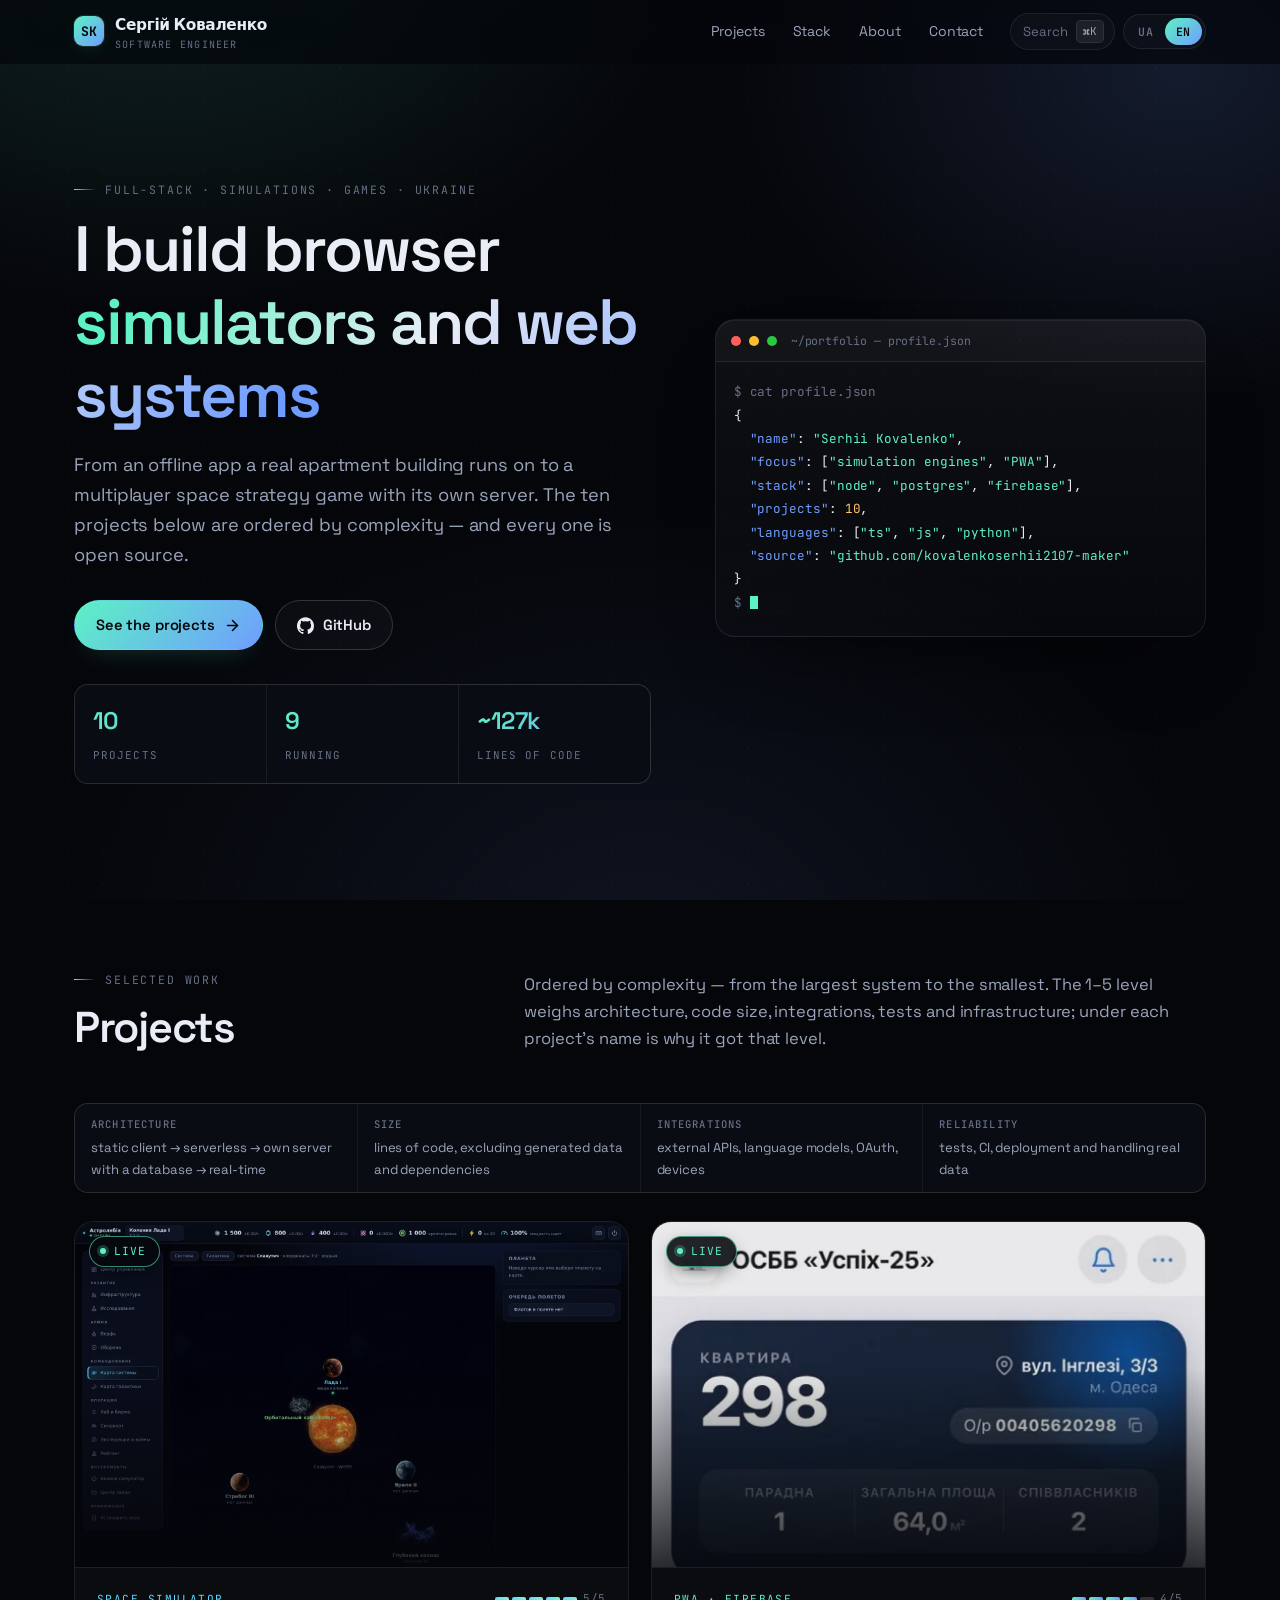
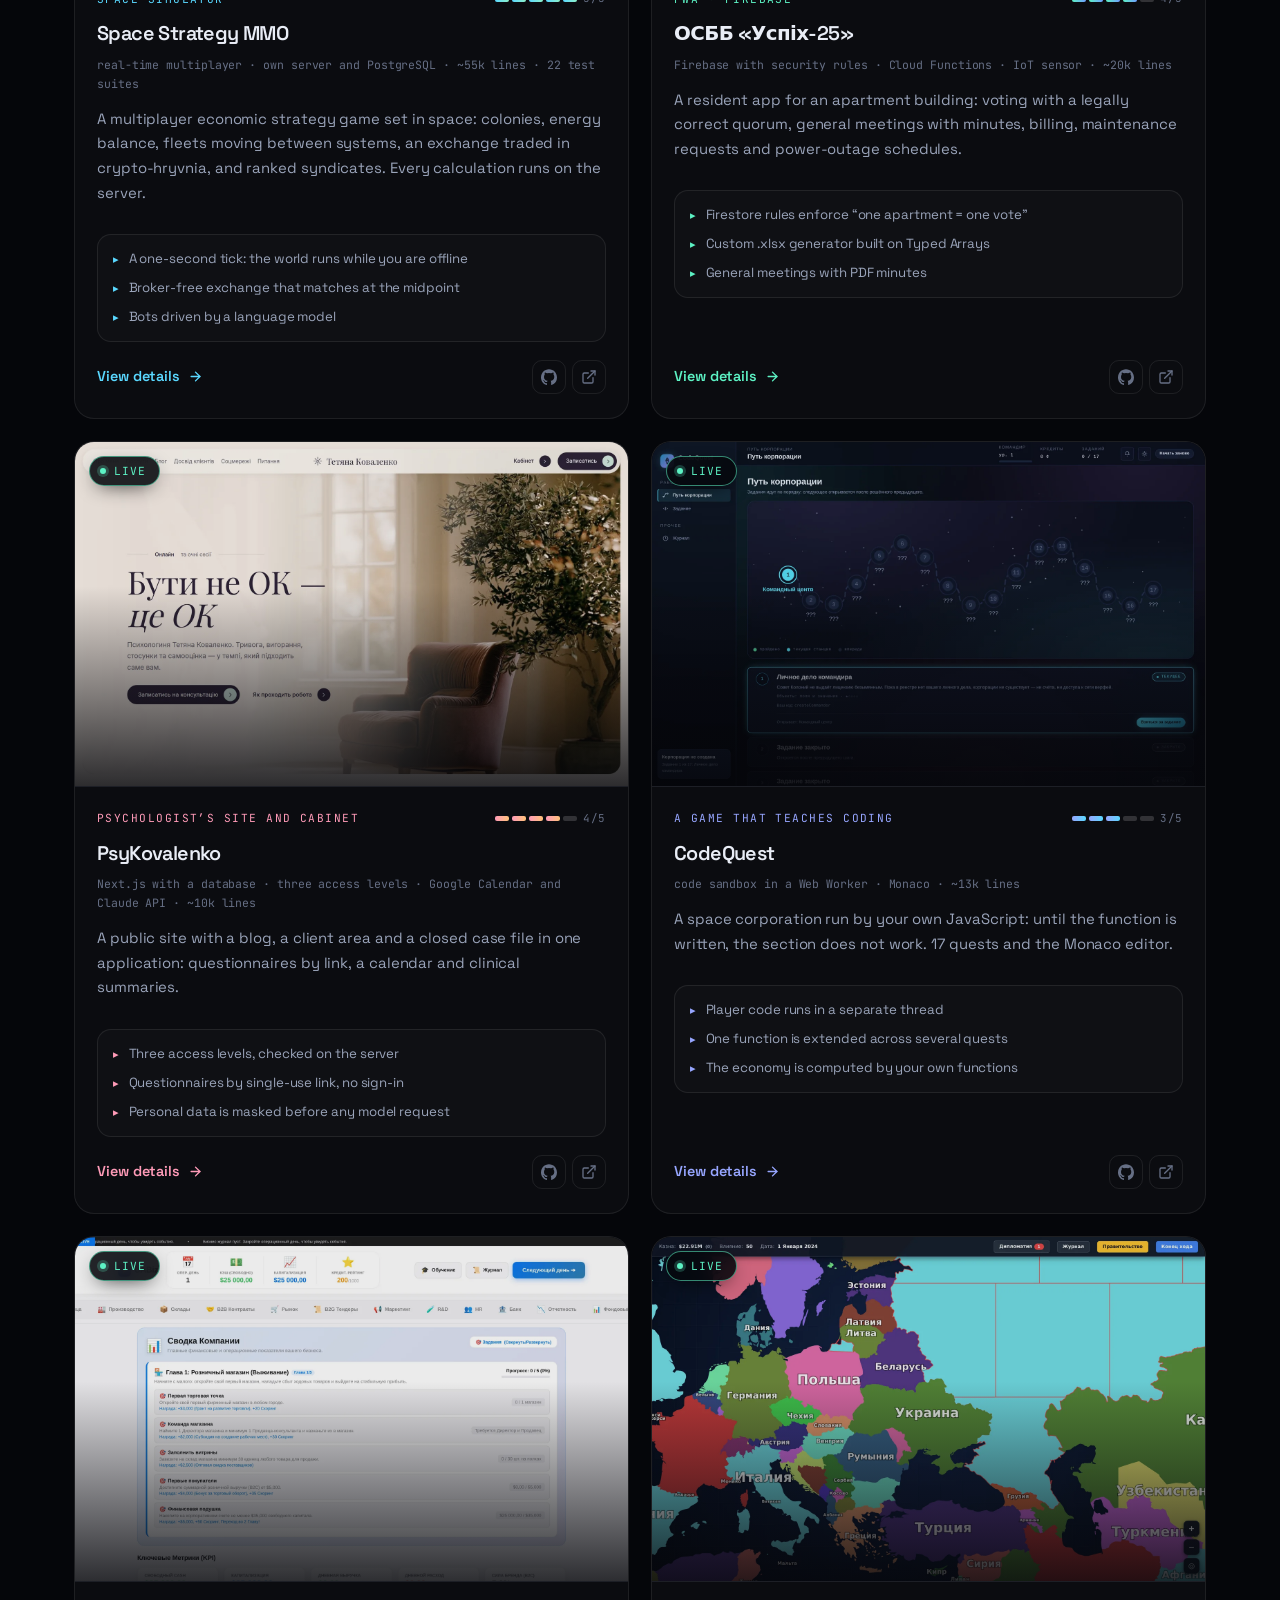
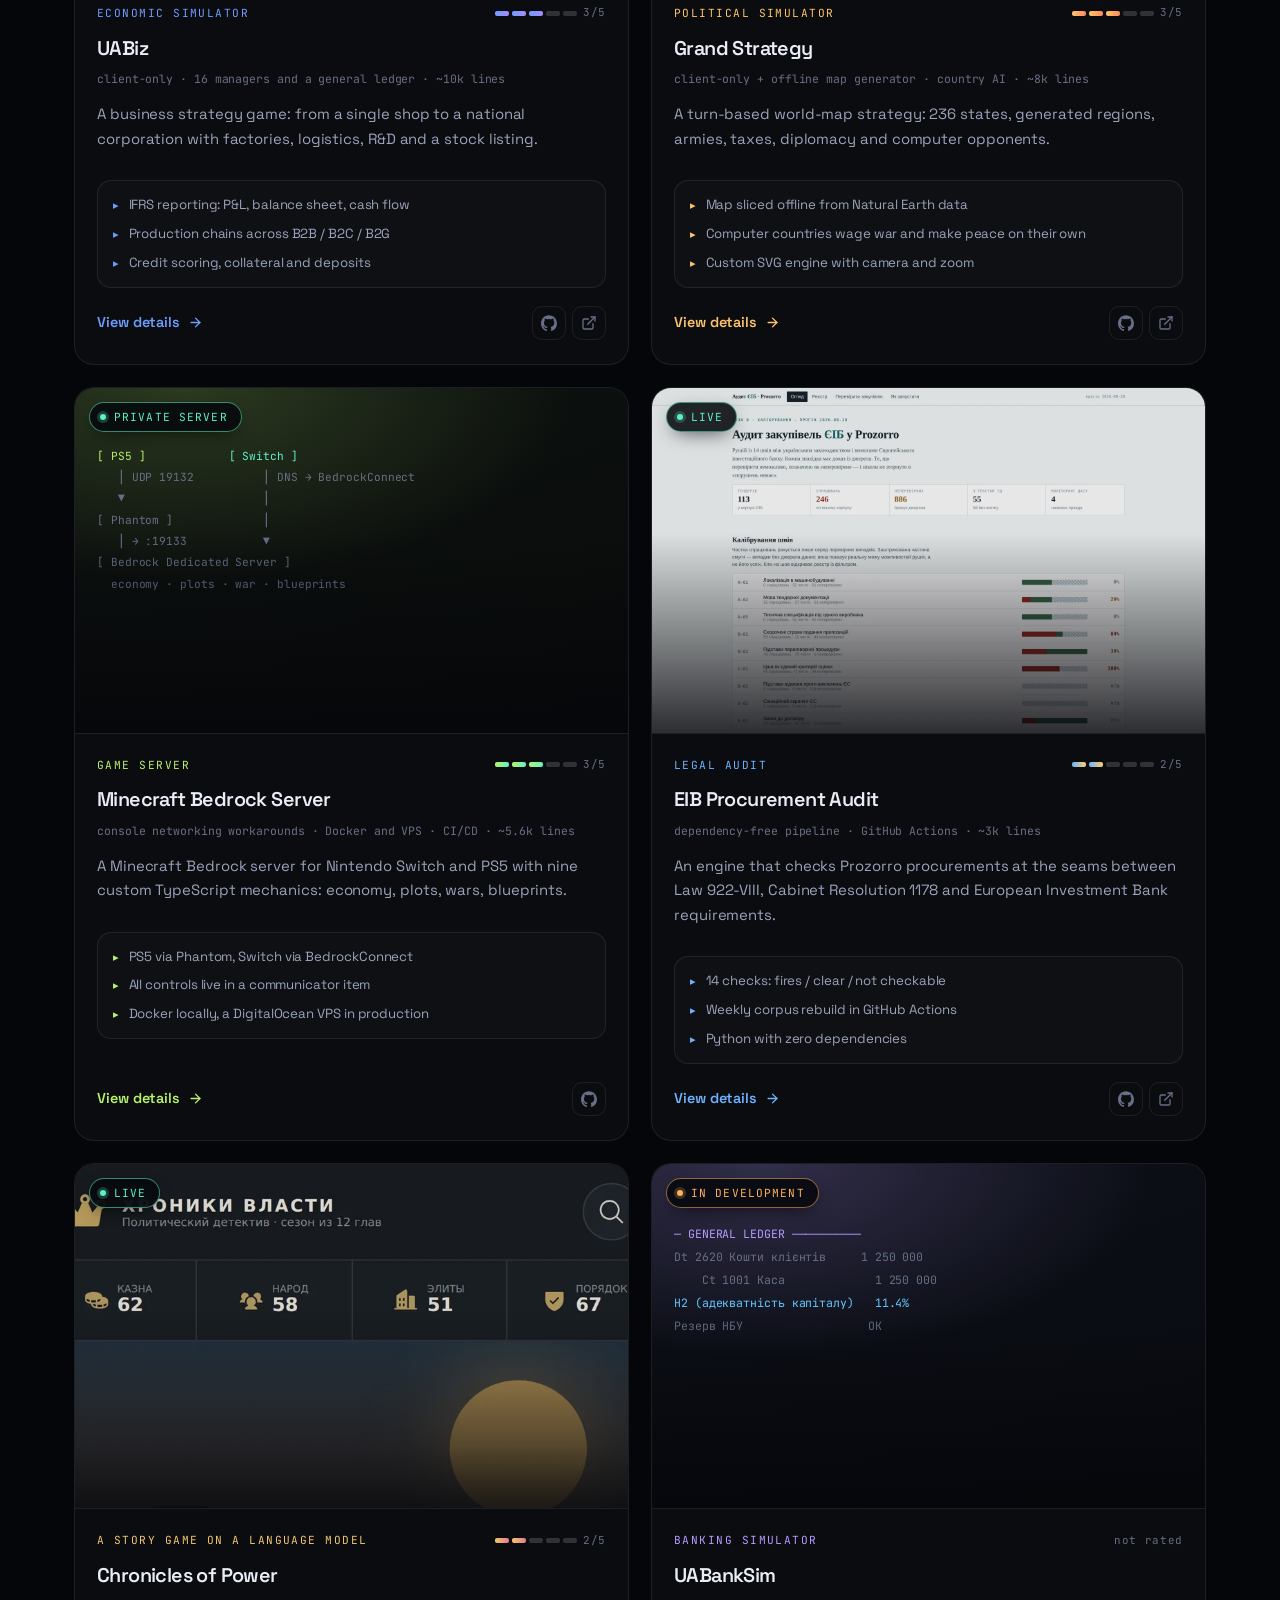
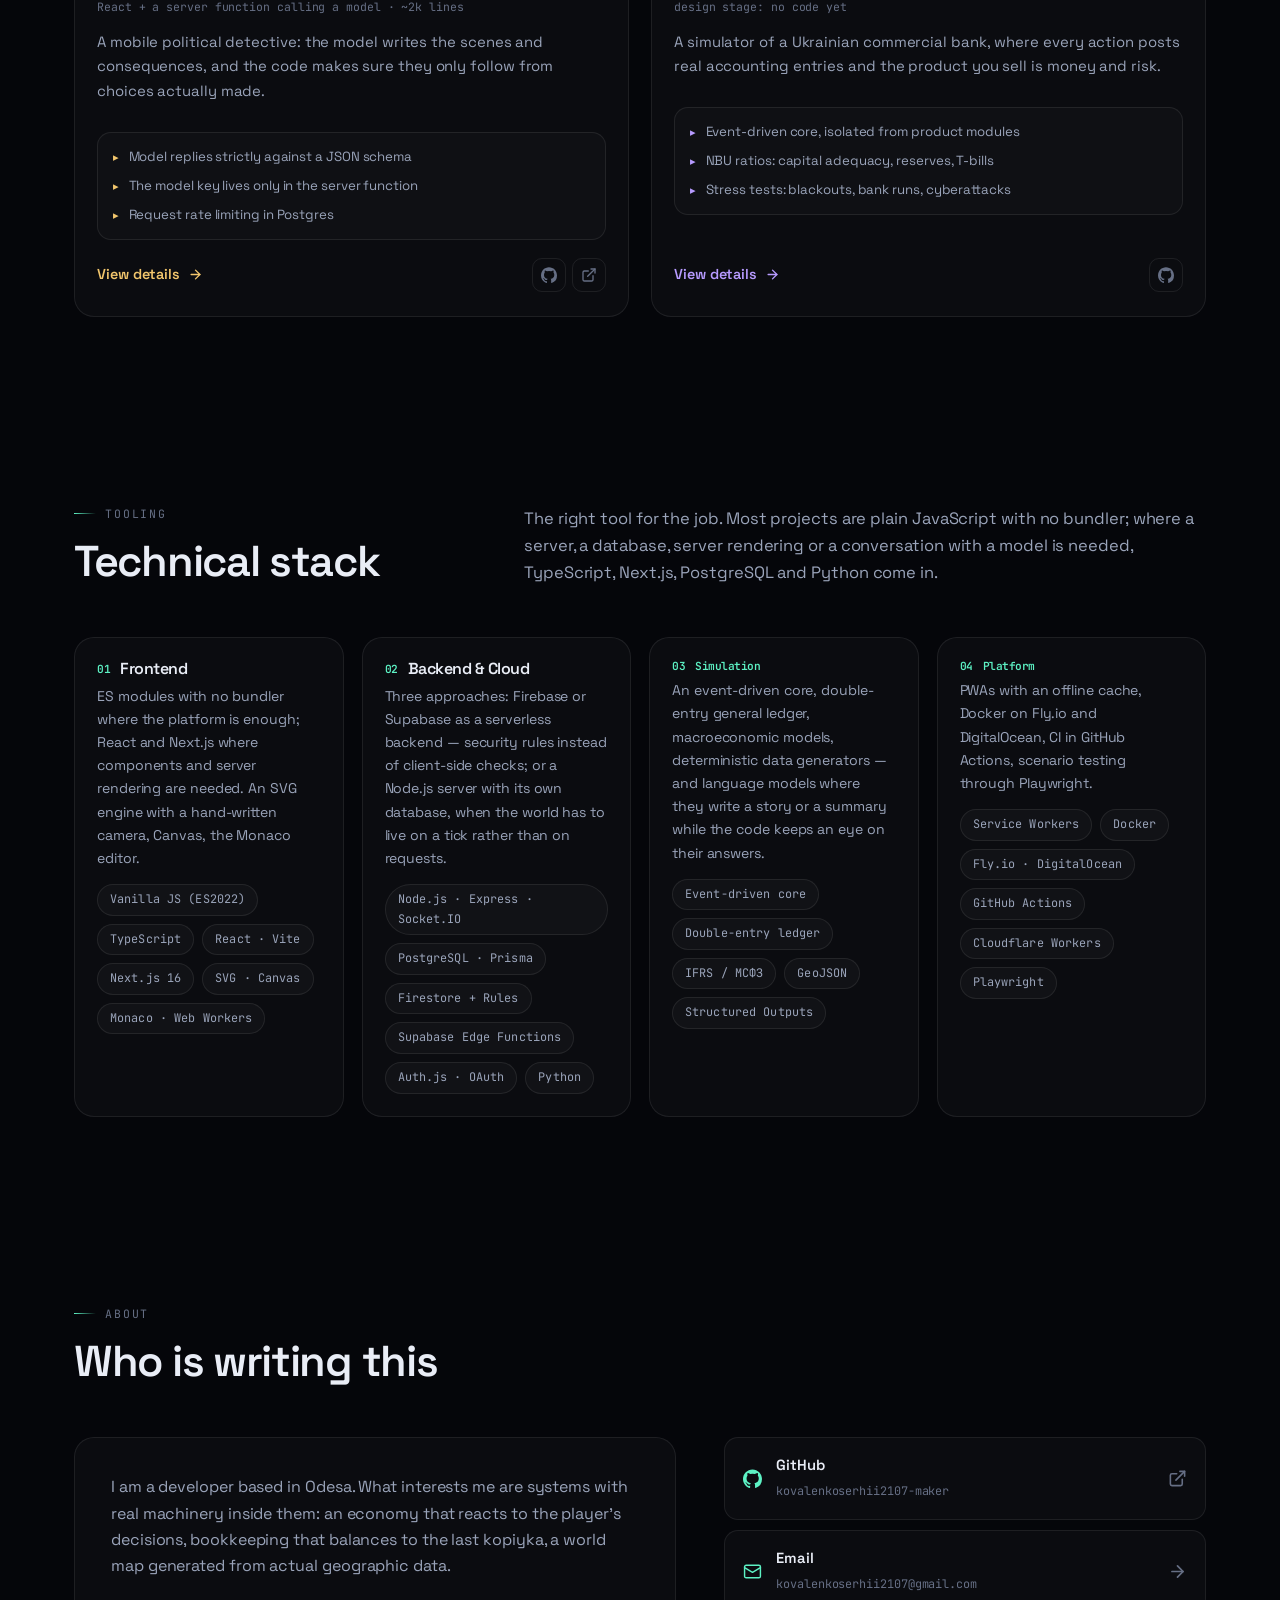
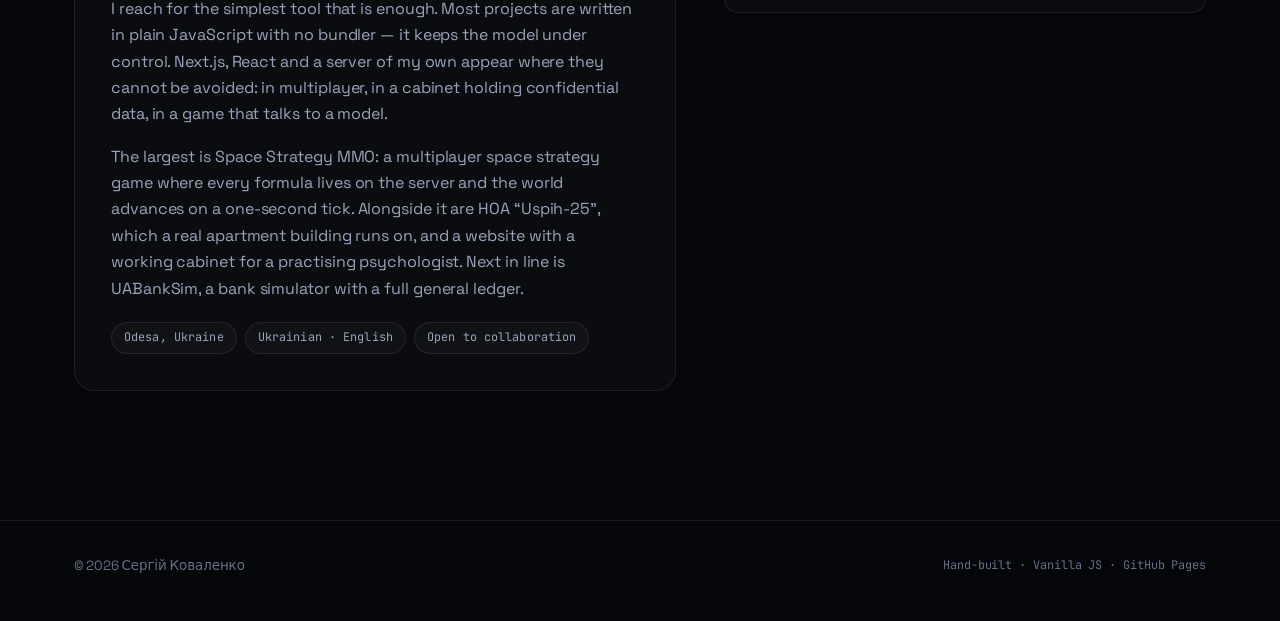
==== commit ab6486f3: "PsyKovalenko: публічний сайт повністю і кабінет із розмитими іменами Сайт психологині публічний, тож" ====
--- a/index.html
+++ b/index.html
@@ -18,7 +18,7 @@
 <link rel="preconnect" href="https://fonts.googleapis.com">
 <link rel="preconnect" href="https://fonts.gstatic.com" crossorigin>
 <link rel="stylesheet" href="https://fonts.googleapis.com/css2?family=Space+Grotesk:wght@400;500;600;700&family=JetBrains+Mono:wght@400;500&display=swap">
-<link rel="stylesheet" href="assets/css/main.css?v=20260923a">
+<link rel="stylesheet" href="assets/css/main.css?v=20260923b">
 
 <script type="application/ld+json">
 {
@@ -593,7 +593,7 @@
   </div>
 </div>
 
-<script src="assets/js/i18n.js?v=20260923a"></script>
-<script src="assets/js/app.js?v=20260923a"></script>
+<script src="assets/js/i18n.js?v=20260923b"></script>
+<script src="assets/js/app.js?v=20260923b"></script>
 </body>
 </html>
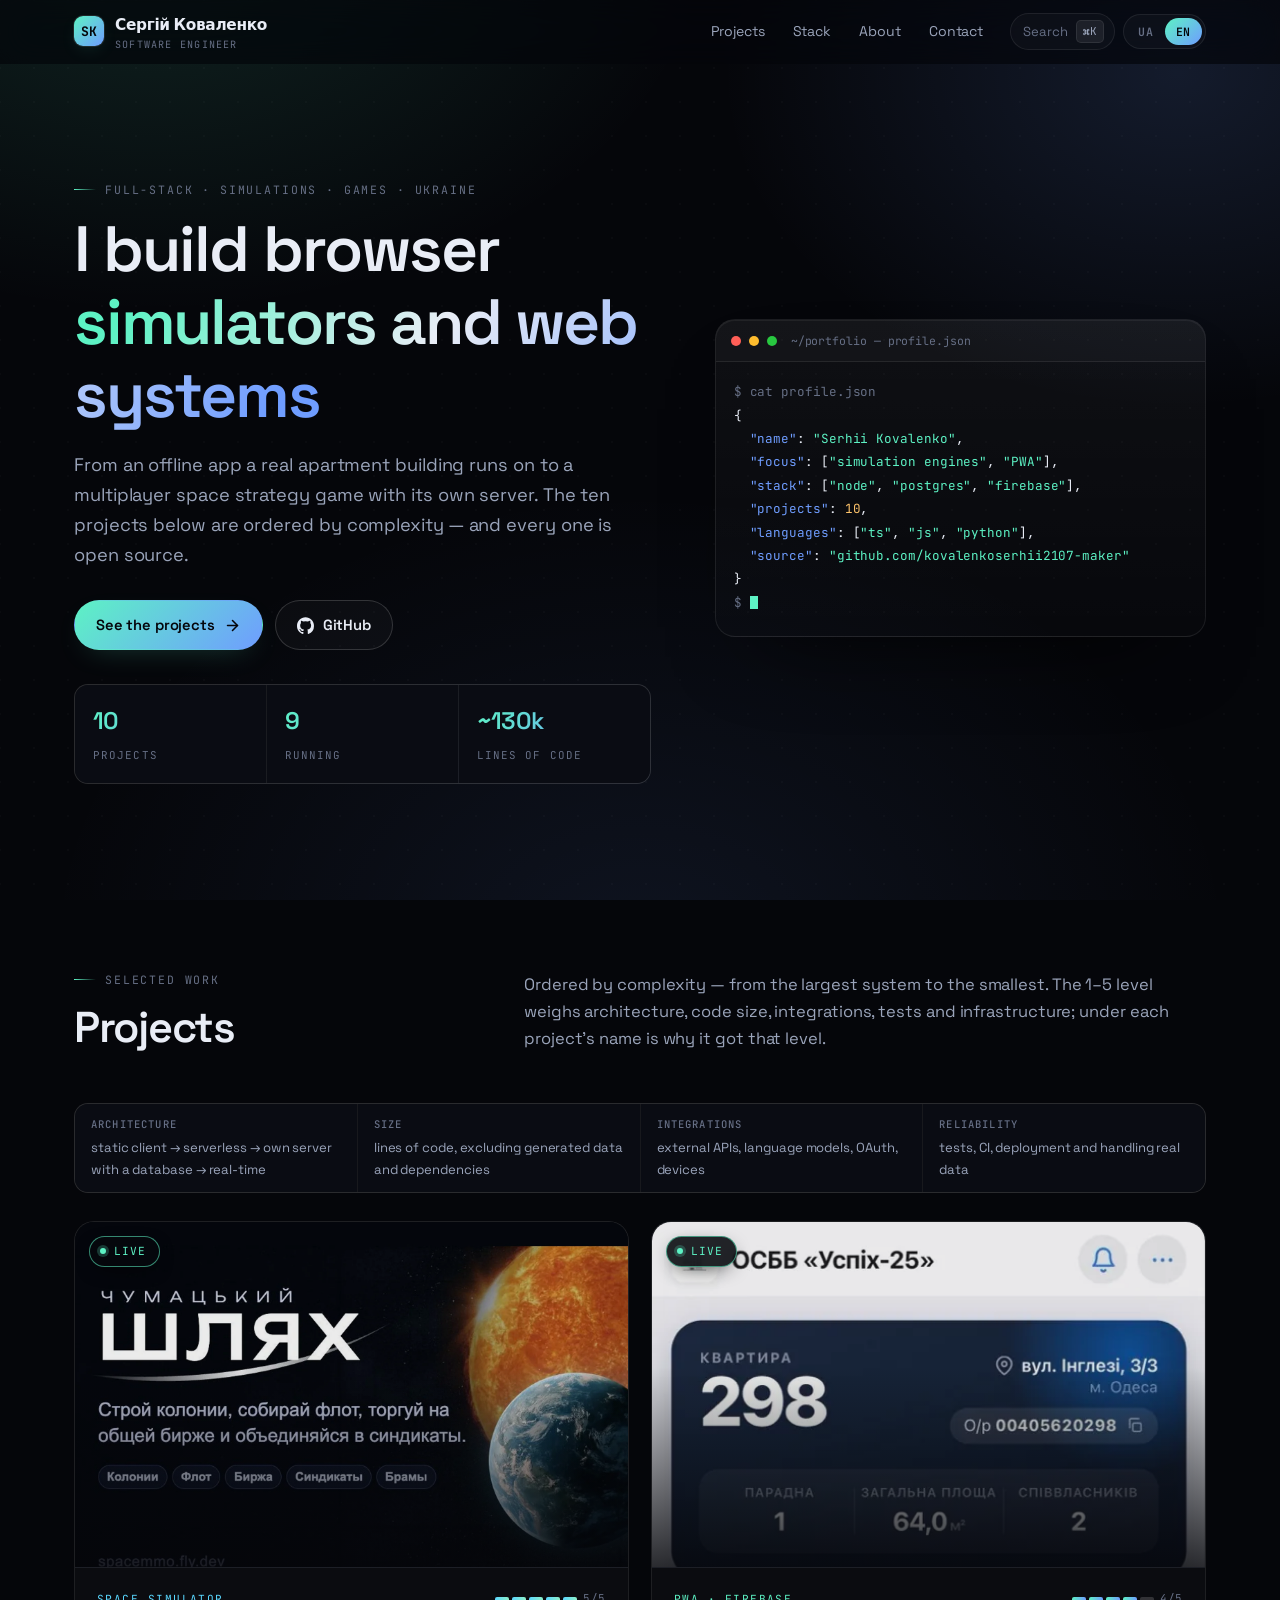
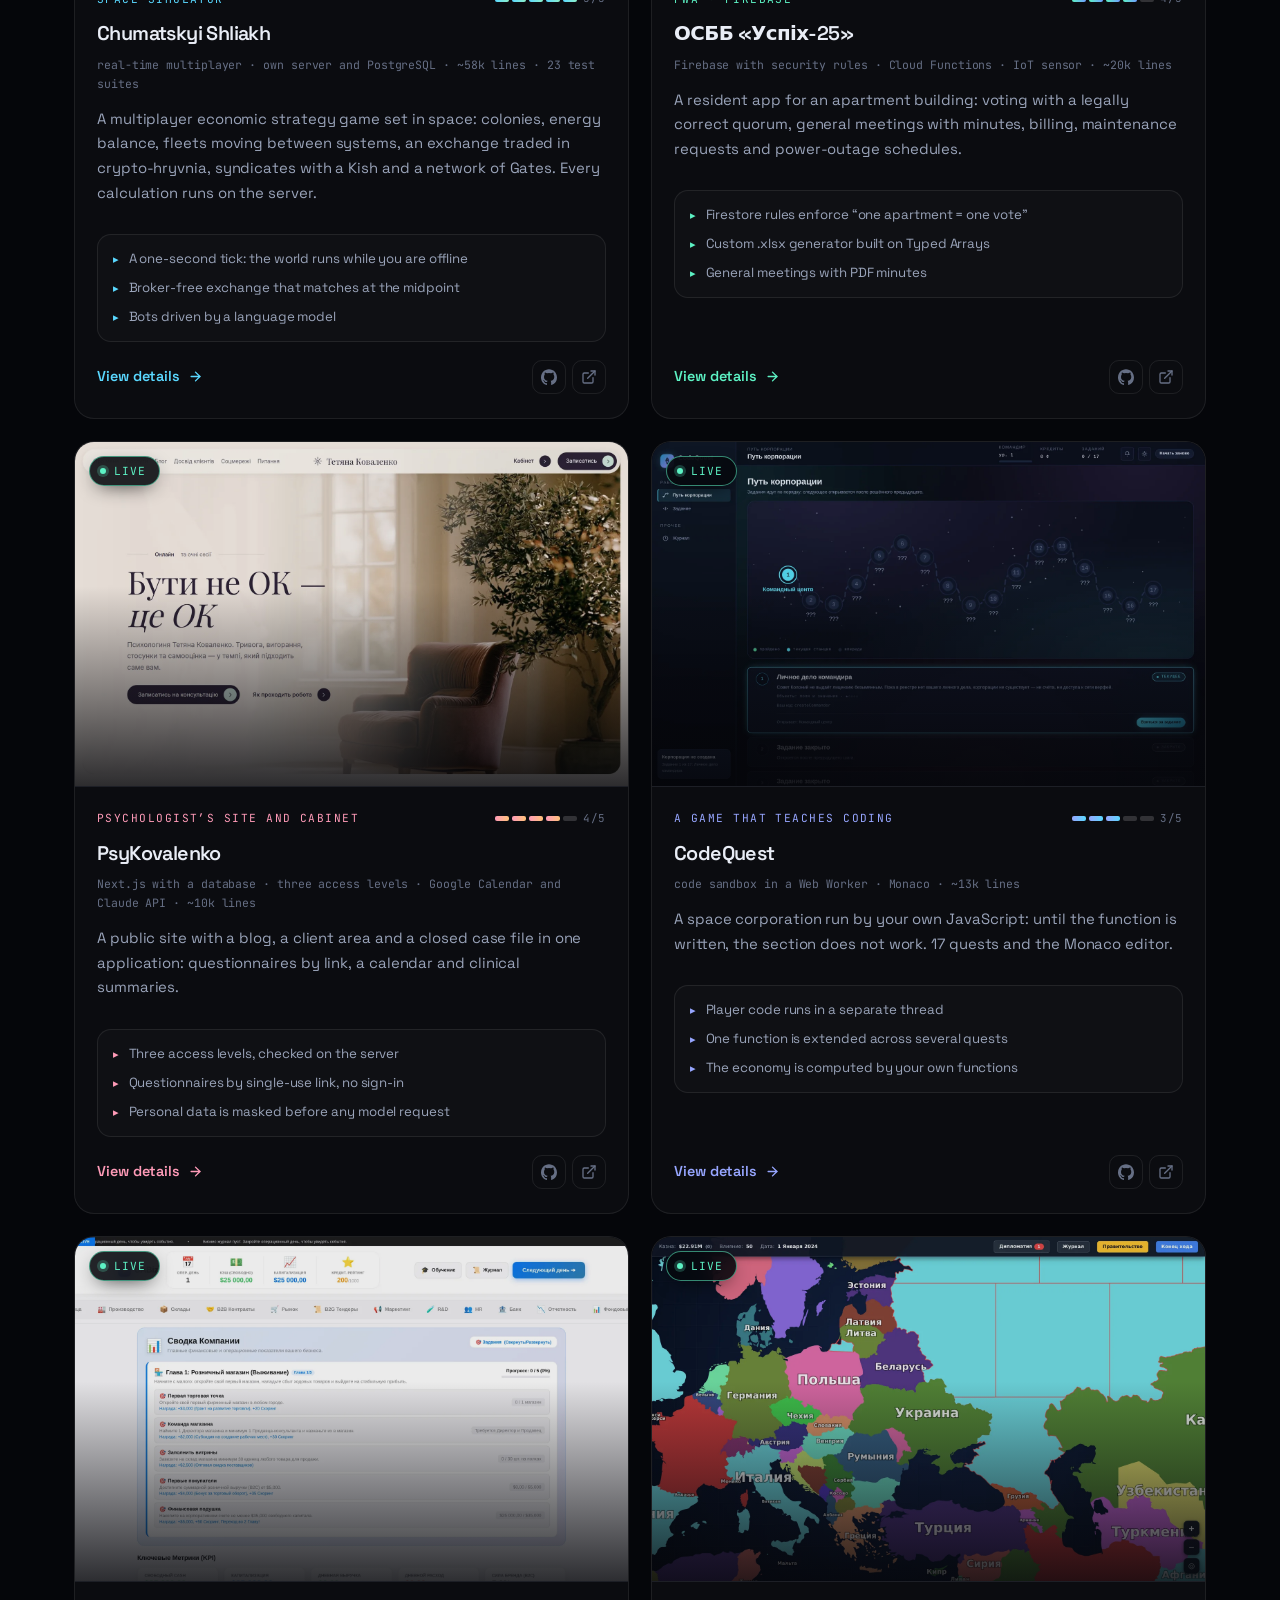
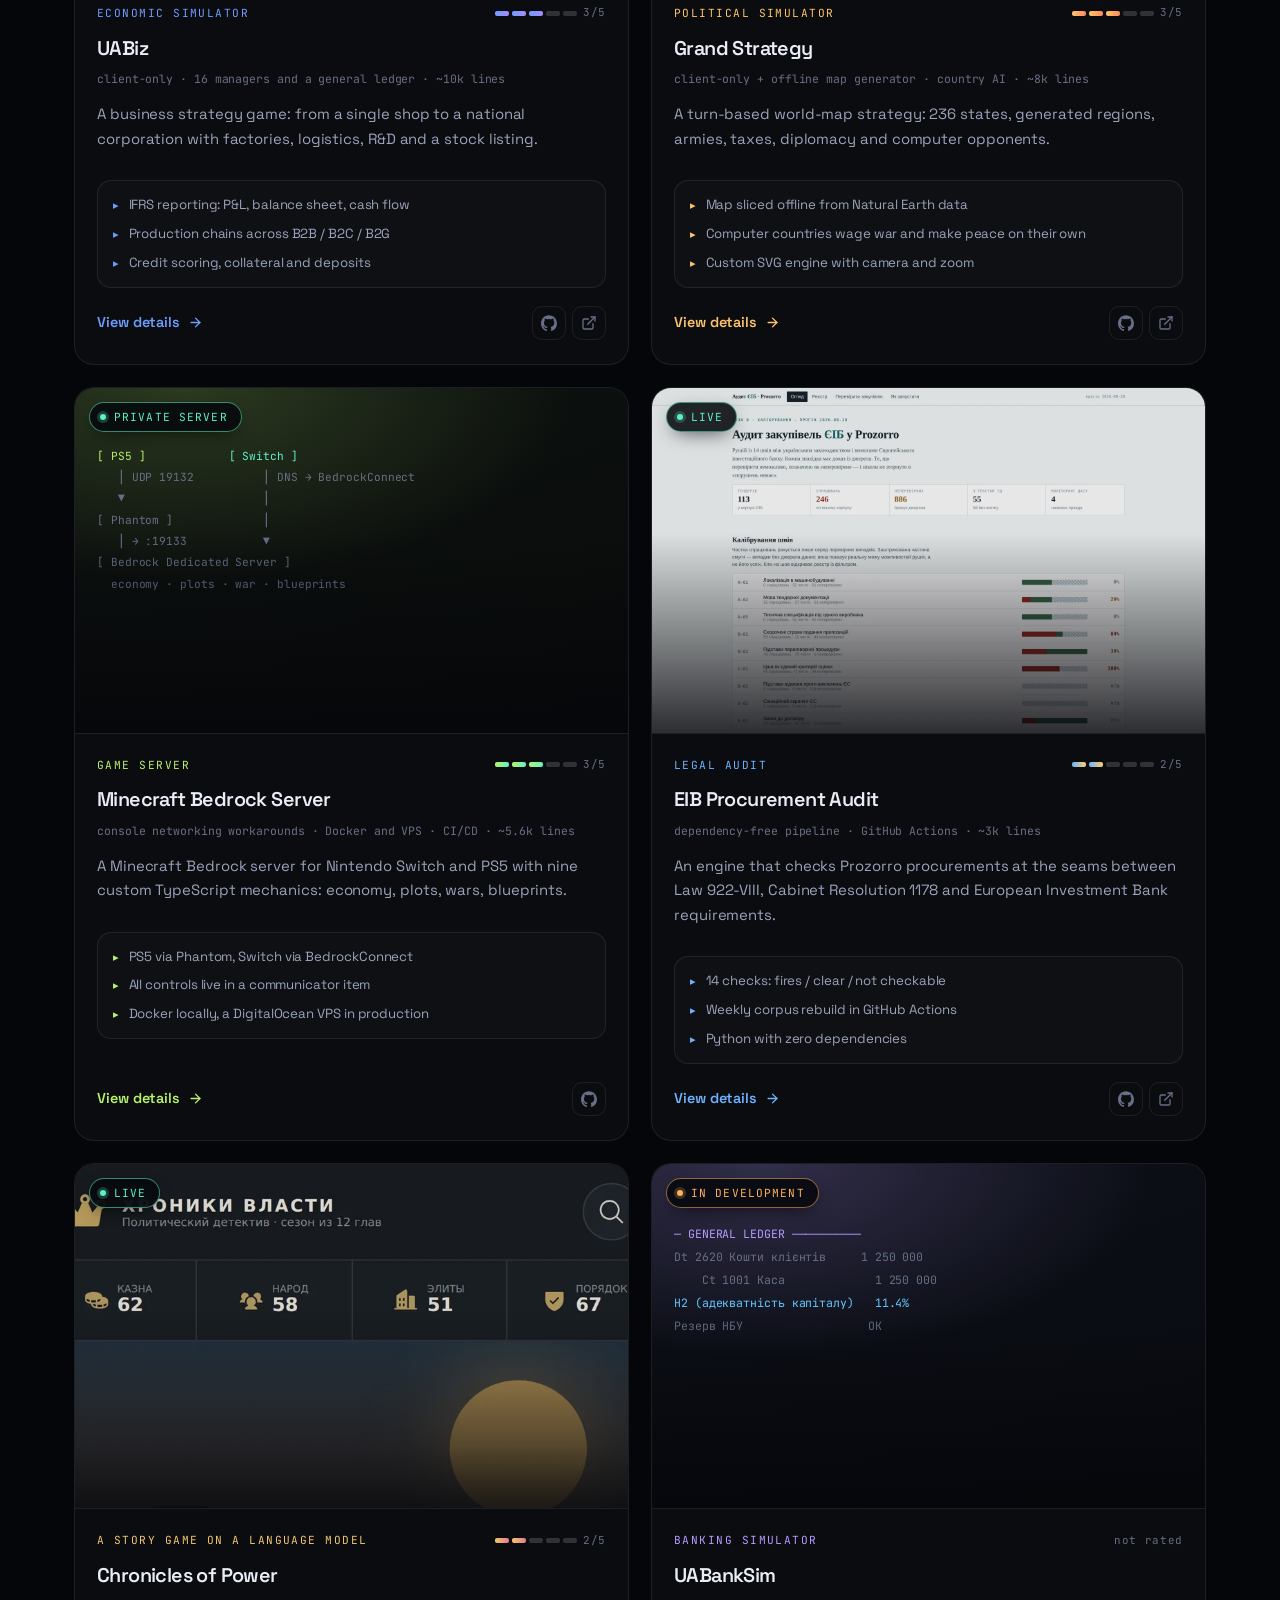
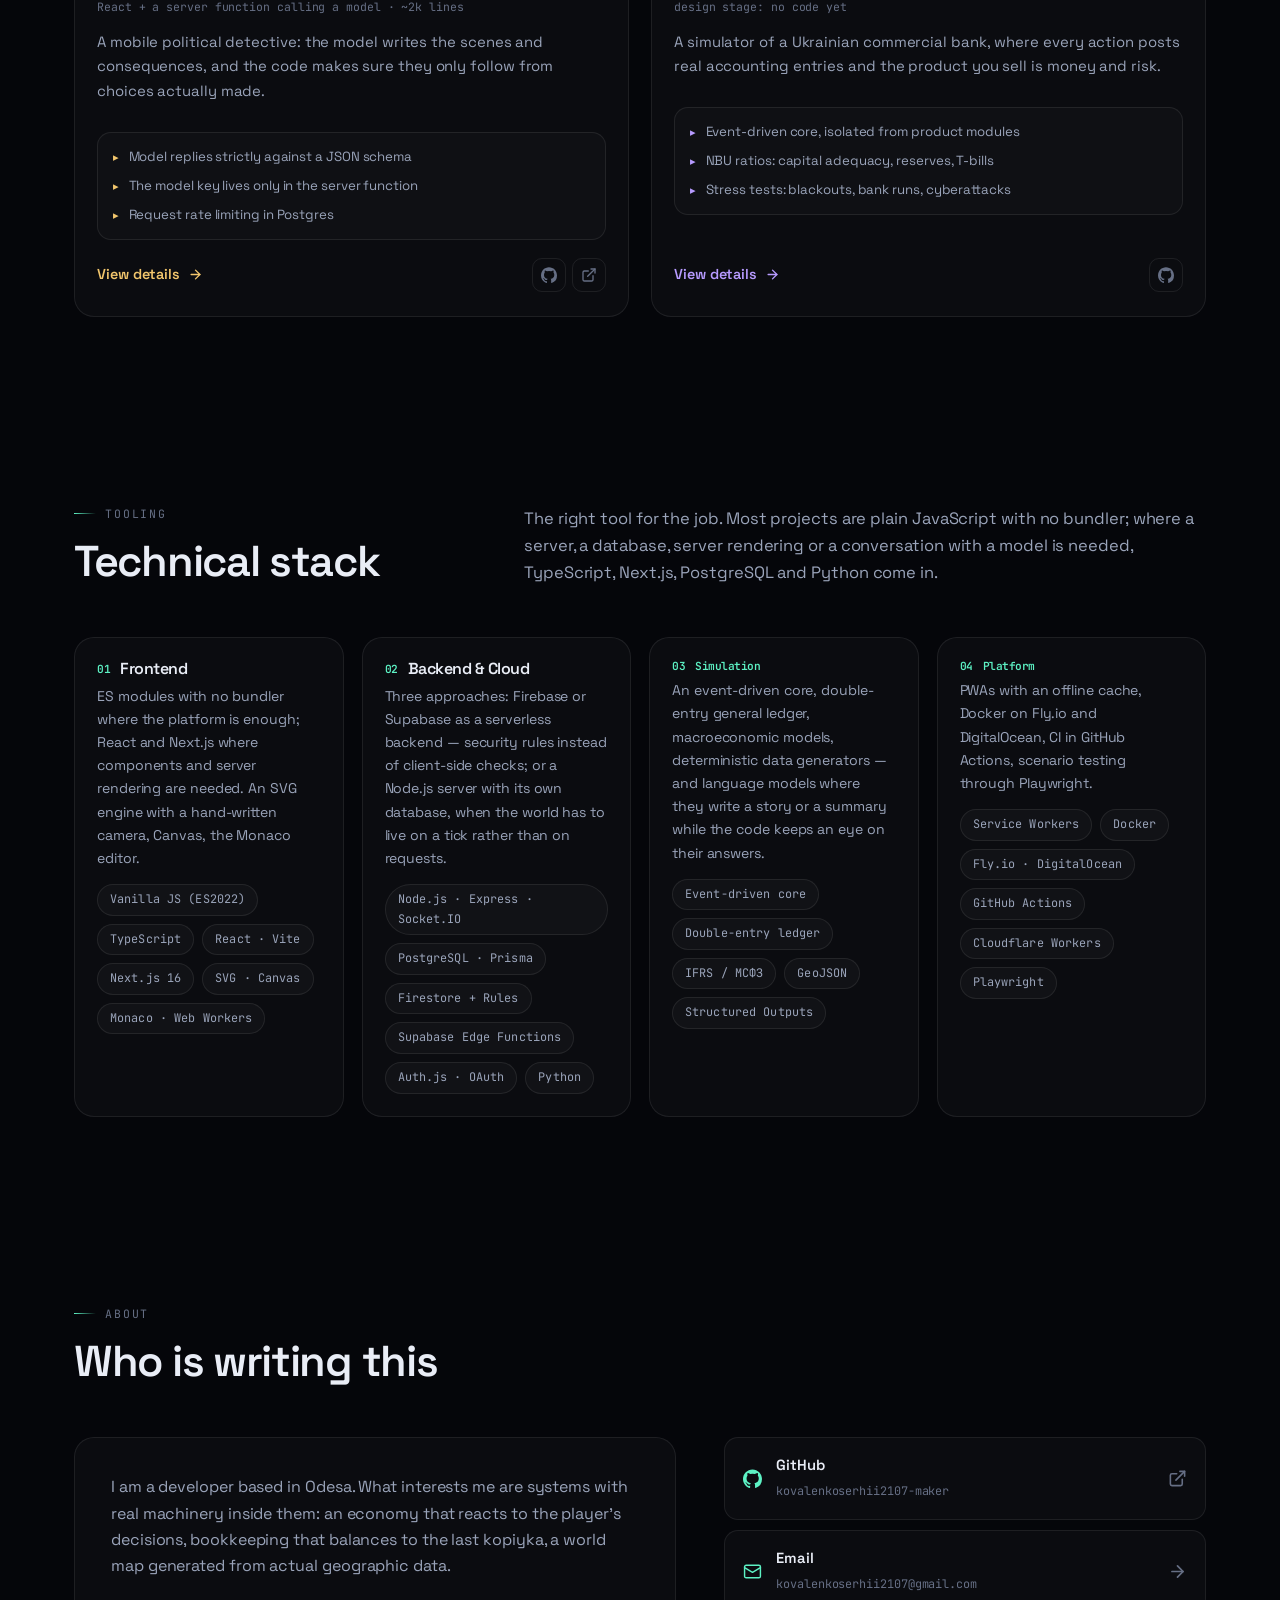
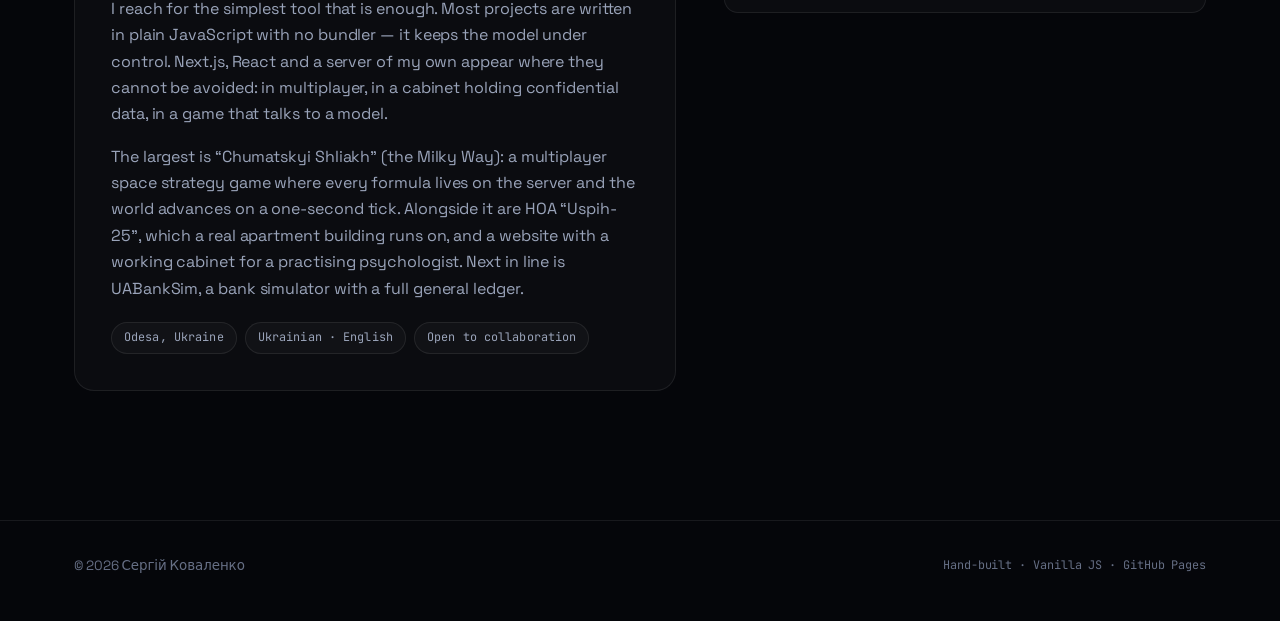
==== commit 52e80128: "Космічна стратегія отримала назву «Чумацький Шлях» - space.html: нова назва, теглайн, фірмова картин" ====
--- a/index.html
+++ b/index.html
@@ -10,7 +10,7 @@
 
 <meta property="og:type" content="website">
 <meta property="og:title" content="Сергій Коваленко — симулятори, PWA та веб-системи">
-<meta property="og:description" content="Десять проєктів за складністю: Space Strategy MMO, ОСББ «Успіх-25», PsyKovalenko, CodeQuest, UABiz, Grand Strategy, Minecraft-сервер, аудит ЄІБ, «Хроніки влади», UABankSim.">
+<meta property="og:description" content="Десять проєктів за складністю: «Чумацький Шлях», ОСББ «Успіх-25», PsyKovalenko, CodeQuest, UABiz, Grand Strategy, Minecraft-сервер, аудит ЄІБ, «Хроніки влади», UABankSim.">
 <meta property="og:url" content="https://kovalenkoserhii2107-maker.github.io/Main-page/">
 <meta name="twitter:card" content="summary_large_image">
 
@@ -18,7 +18,7 @@
 <link rel="preconnect" href="https://fonts.googleapis.com">
 <link rel="preconnect" href="https://fonts.gstatic.com" crossorigin>
 <link rel="stylesheet" href="https://fonts.googleapis.com/css2?family=Space+Grotesk:wght@400;500;600;700&family=JetBrains+Mono:wght@400;500&display=swap">
-<link rel="stylesheet" href="assets/css/main.css?v=20260923b">
+<link rel="stylesheet" href="assets/css/main.css?v=20260925a">
 
 <script type="application/ld+json">
 {
@@ -105,7 +105,7 @@
         <div class="stat-row" data-reveal>
           <div class="stat"><b>10</b><span data-i18n="hero.s1">проєктів</span></div>
           <div class="stat"><b>9</b><span data-i18n="hero.s2">працюють</span></div>
-          <div class="stat"><b>~127k</b><span data-i18n="hero.s3">рядків коду</span></div>
+          <div class="stat"><b>~130k</b><span data-i18n="hero.s3">рядків коду</span></div>
         </div>
       </div>
 
@@ -142,20 +142,20 @@
 
     <div class="proj-grid">
 
-      <!-- 1. Space Strategy MMO -->
+      <!-- 1. Чумацький Шлях -->
       <article class="card proj" data-accent="cyan" data-reveal style="--d:0ms">
         <div class="proj-shot">
           <span class="status status-live proj-badge" data-i18n="common.live">Працює</span>
-          <img src="assets/screens/space-system.webp" alt="Карта системи в Space Strategy MMO" loading="lazy" width="1600" height="1000">
+          <img src="assets/screens/space-brand.webp" alt="Фірмова картинка гри «Чумацький Шлях»" loading="lazy" width="1600" height="1000">
         </div>
         <div class="proj-body">
           <div class="proj-top">
             <span class="proj-kicker" data-i18n="proj.space.kick">Космічний симулятор</span>
             <span class="proj-cx" title="Складність 5 з 5"><span class="cx" aria-hidden="true"><i class="on"></i><i class="on"></i><i class="on"></i><i class="on"></i><i class="on"></i></span>5/5</span>
           </div>
-          <h3>Space Strategy MMO</h3>
-          <p class="proj-why" data-i18n="proj.space.why">realtime-мультиплеєр · власний сервер і PostgreSQL · ~55k рядків · 22 набори тестів</p>
-          <p class="proj-desc" data-i18n="proj.space.desc">Мультиплеерна економічна стратегія в космосі: колонії, енергобаланс, флот між системами, біржа за криптогривню й синдикати з рангами. Усі розрахунки — на сервері.</p>
+          <h3 data-i18n="space.name">Чумацький Шлях</h3>
+          <p class="proj-why" data-i18n="proj.space.why">realtime-мультиплеєр · власний сервер і PostgreSQL · ~58k рядків · 23 набори тестів</p>
+          <p class="proj-desc" data-i18n="proj.space.desc">Мультиплеерна економічна стратегія в космосі: колонії, енергобаланс, флот між системами, біржа за криптогривню, синдикати з Кошем і мережею Брам. Усі розрахунки — на сервері.</p>
           <div class="proj-facts">
             <div data-i18n="proj.space.f1">Тік раз на секунду: світ живе, поки гравець офлайн</div>
             <div data-i18n="proj.space.f2">Біржа без посередників зі зведенням по середній ціні</div>
@@ -168,7 +168,7 @@
             </a>
             <div class="icon-links">
               <a href="https://github.com/kovalenkoserhii2107-maker/SpaceMMO" target="_blank" rel="noopener" aria-label="SpaceMMO на GitHub"><svg><use href="#i-github"></use></svg></a>
-              <a href="https://spacemmo.fly.dev" target="_blank" rel="noopener" aria-label="Грати в Space Strategy MMO"><svg><use href="#i-ext"></use></svg></a>
+              <a href="https://spacemmo.fly.dev" target="_blank" rel="noopener" aria-label="Грати в «Чумацький Шлях»"><svg><use href="#i-ext"></use></svg></a>
             </div>
           </div>
         </div>
@@ -546,7 +546,7 @@
       <div class="card about-body" data-reveal>
         <p data-i18n="about.p1">Я розробник із Одеси. Мене цікавлять системи, у яких є справжня внутрішня механіка: економіка, що реагує на рішення гравця, бухгалтерія, яка сходиться до копійки, карта світу, згенерована з реальних географічних даних.</p>
         <p data-i18n="about.p2">Беру найпростіший інструмент, якого досить. Більшість проєктів написані на чистому JavaScript без збірника — так простіше тримати модель під контролем. Next.js, React і власний сервер з’являються там, де без них не обійтися: у мультиплеєрі, у кабінеті з конфіденційними даними, у грі, що розмовляє з моделлю.</p>
-        <p data-i18n="about.p3">Найбільший — Space Strategy MMO: мультиплеерна космічна стратегія, де всі формули живуть на сервері, а світ іде тіком раз на секунду. Поруч — ОСББ «Успіх-25», яким користується реальний будинок, і сайт із робочим кабінетом для практикуючої психологині. Наступний у черзі — UABankSim, симулятор банку з повноцінною головною книгою.</p>
+        <p data-i18n="about.p3">Найбільший — «Чумацький Шлях»: мультиплеерна космічна стратегія, де всі формули живуть на сервері, а світ іде тіком раз на секунду. Поруч — ОСББ «Успіх-25», яким користується реальний будинок, і сайт із робочим кабінетом для практикуючої психологині. Наступний у черзі — UABankSim, симулятор банку з повноцінною головною книгою.</p>
         <div class="chip-row" style="margin-top:20px">
           <span class="chip" data-i18n="about.t1">Одеса, Україна</span>
           <span class="chip" data-i18n="about.t2">Українська · English</span>
@@ -593,7 +593,7 @@
   </div>
 </div>
 
-<script src="assets/js/i18n.js?v=20260923b"></script>
-<script src="assets/js/app.js?v=20260923b"></script>
+<script src="assets/js/i18n.js?v=20260925a"></script>
+<script src="assets/js/app.js?v=20260925a"></script>
 </body>
 </html>
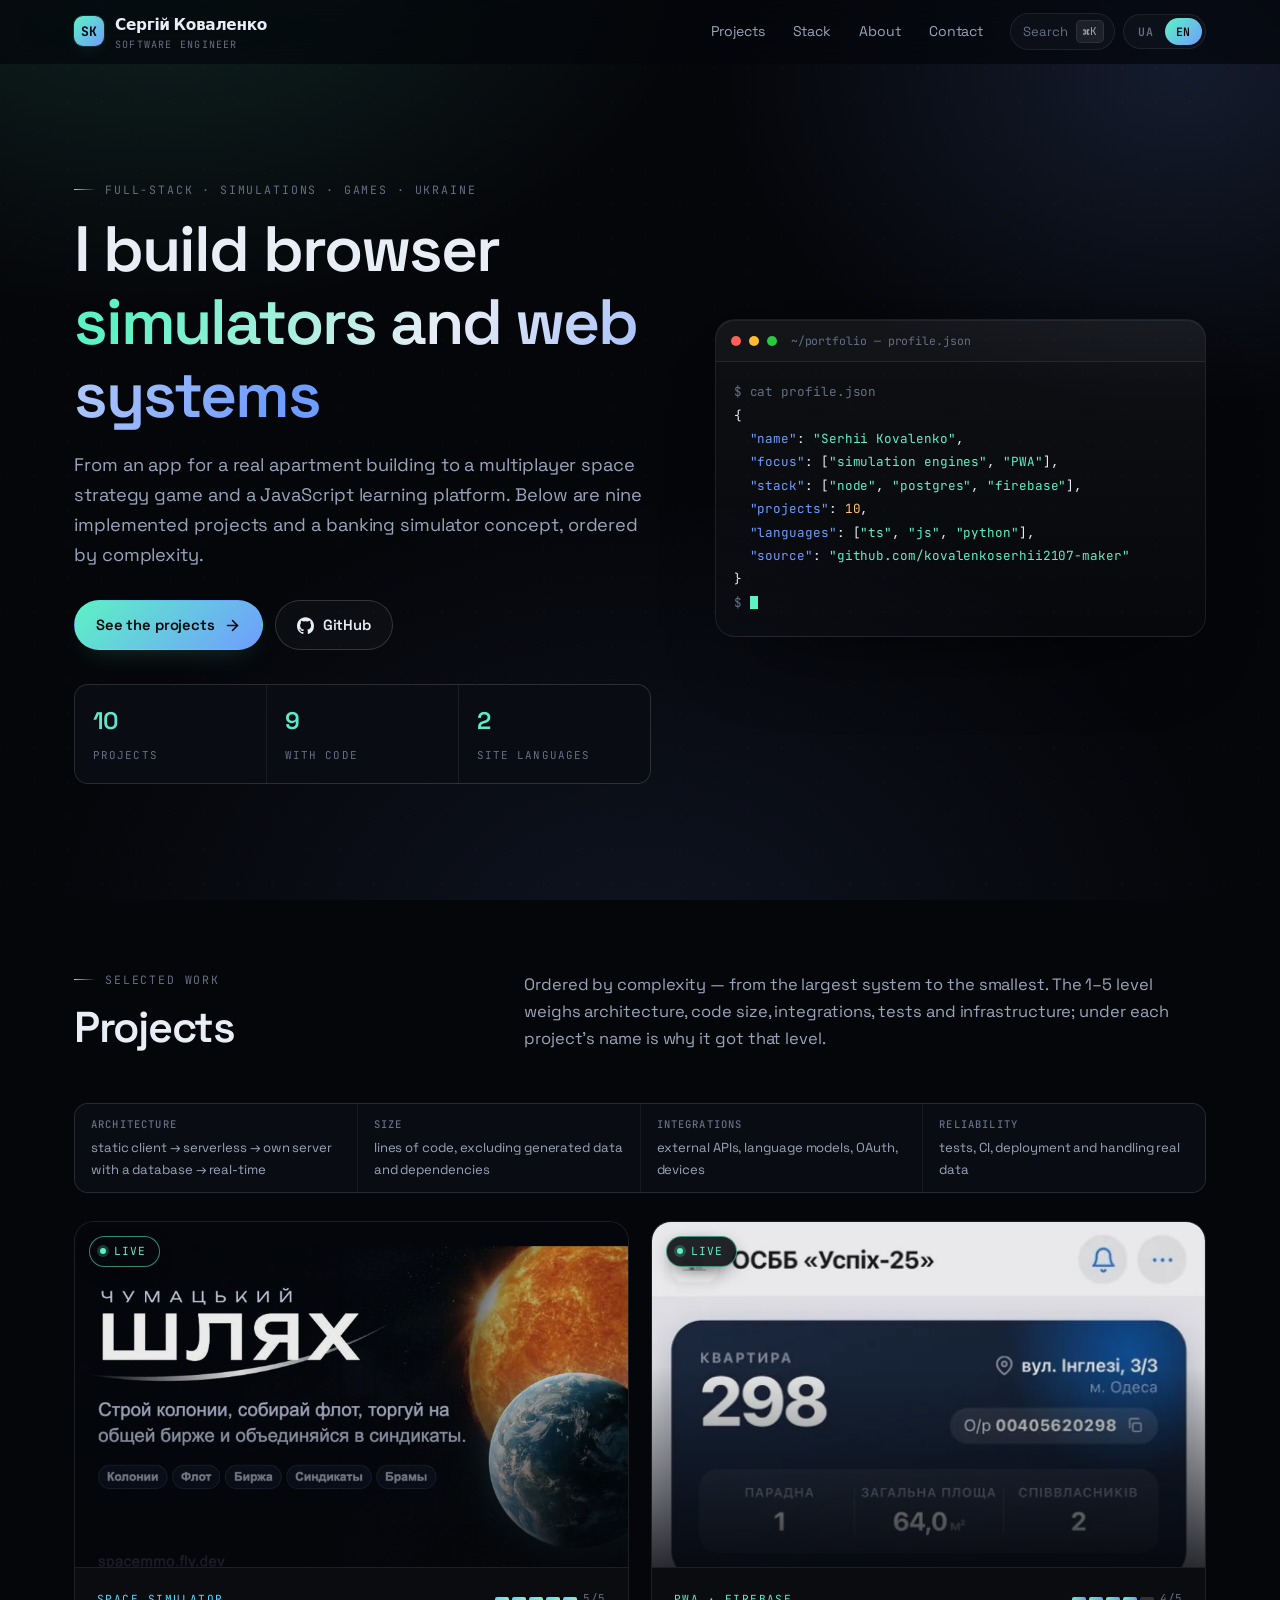
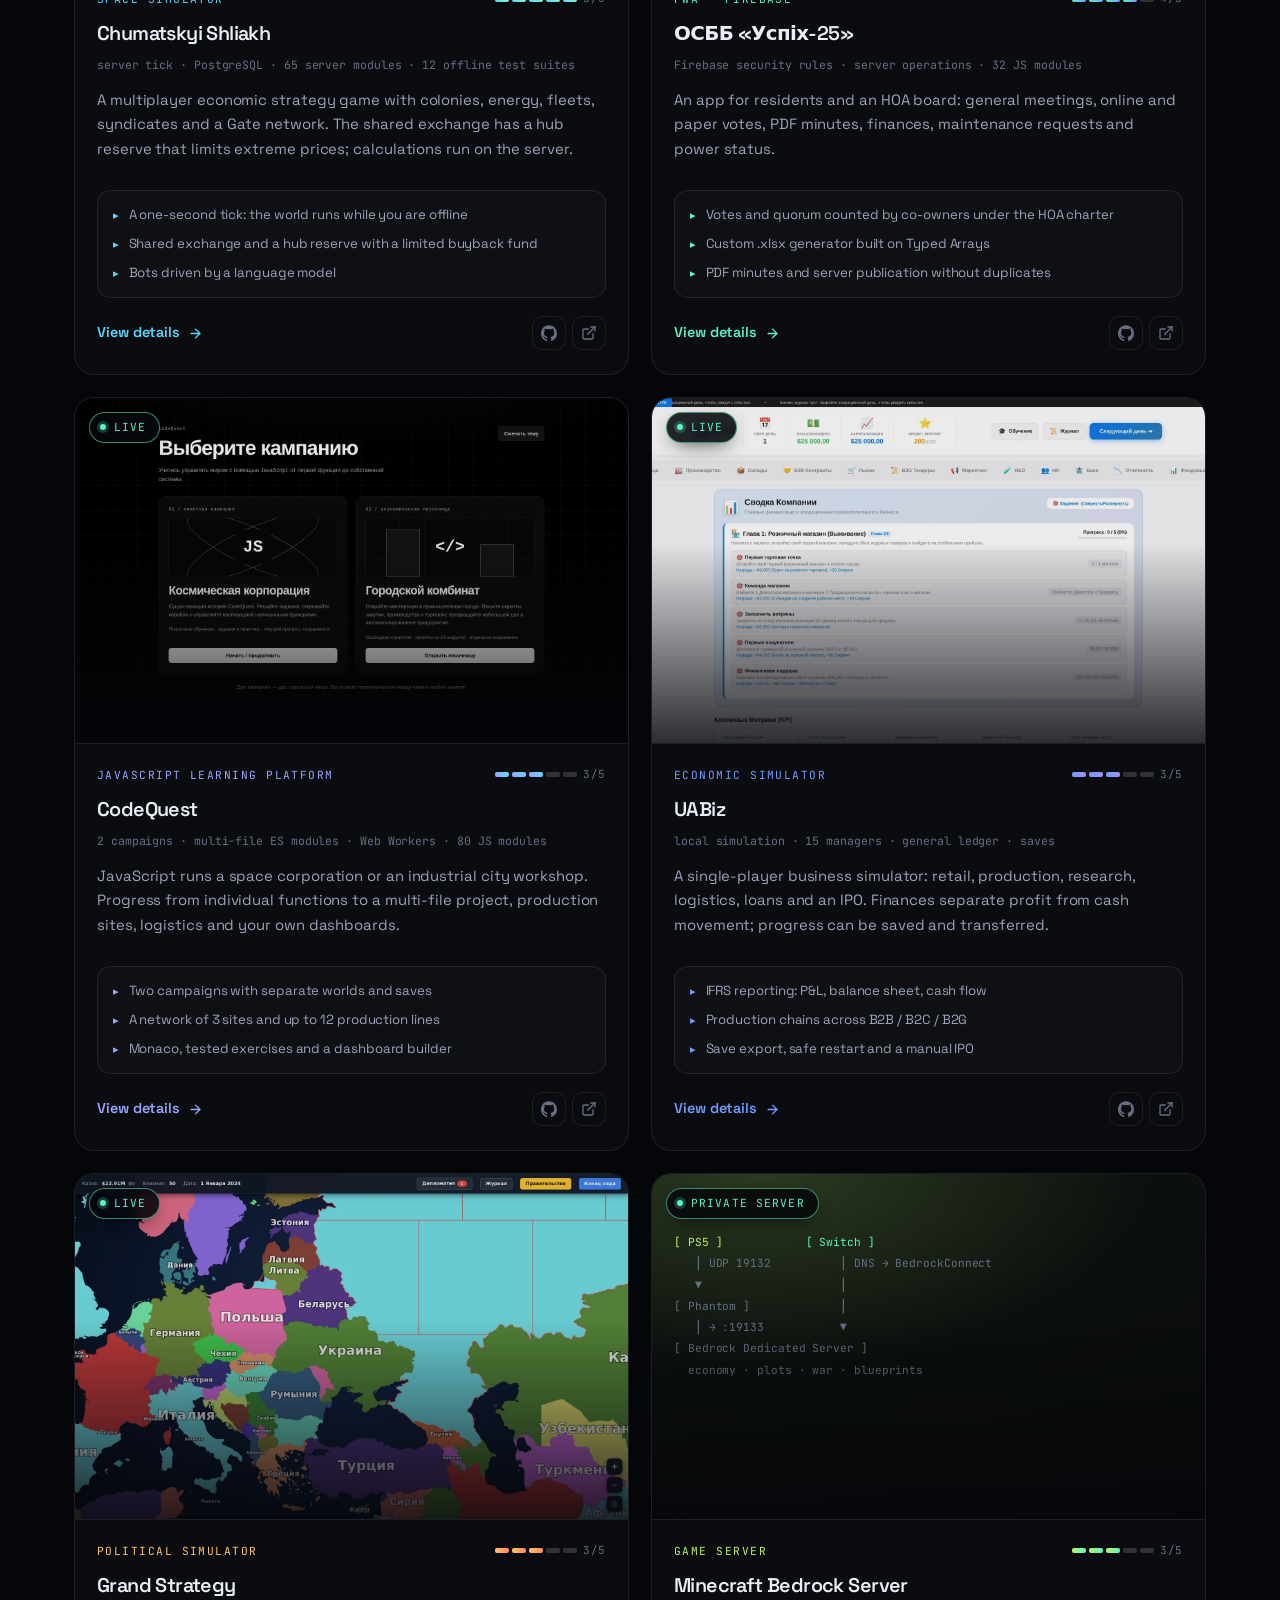
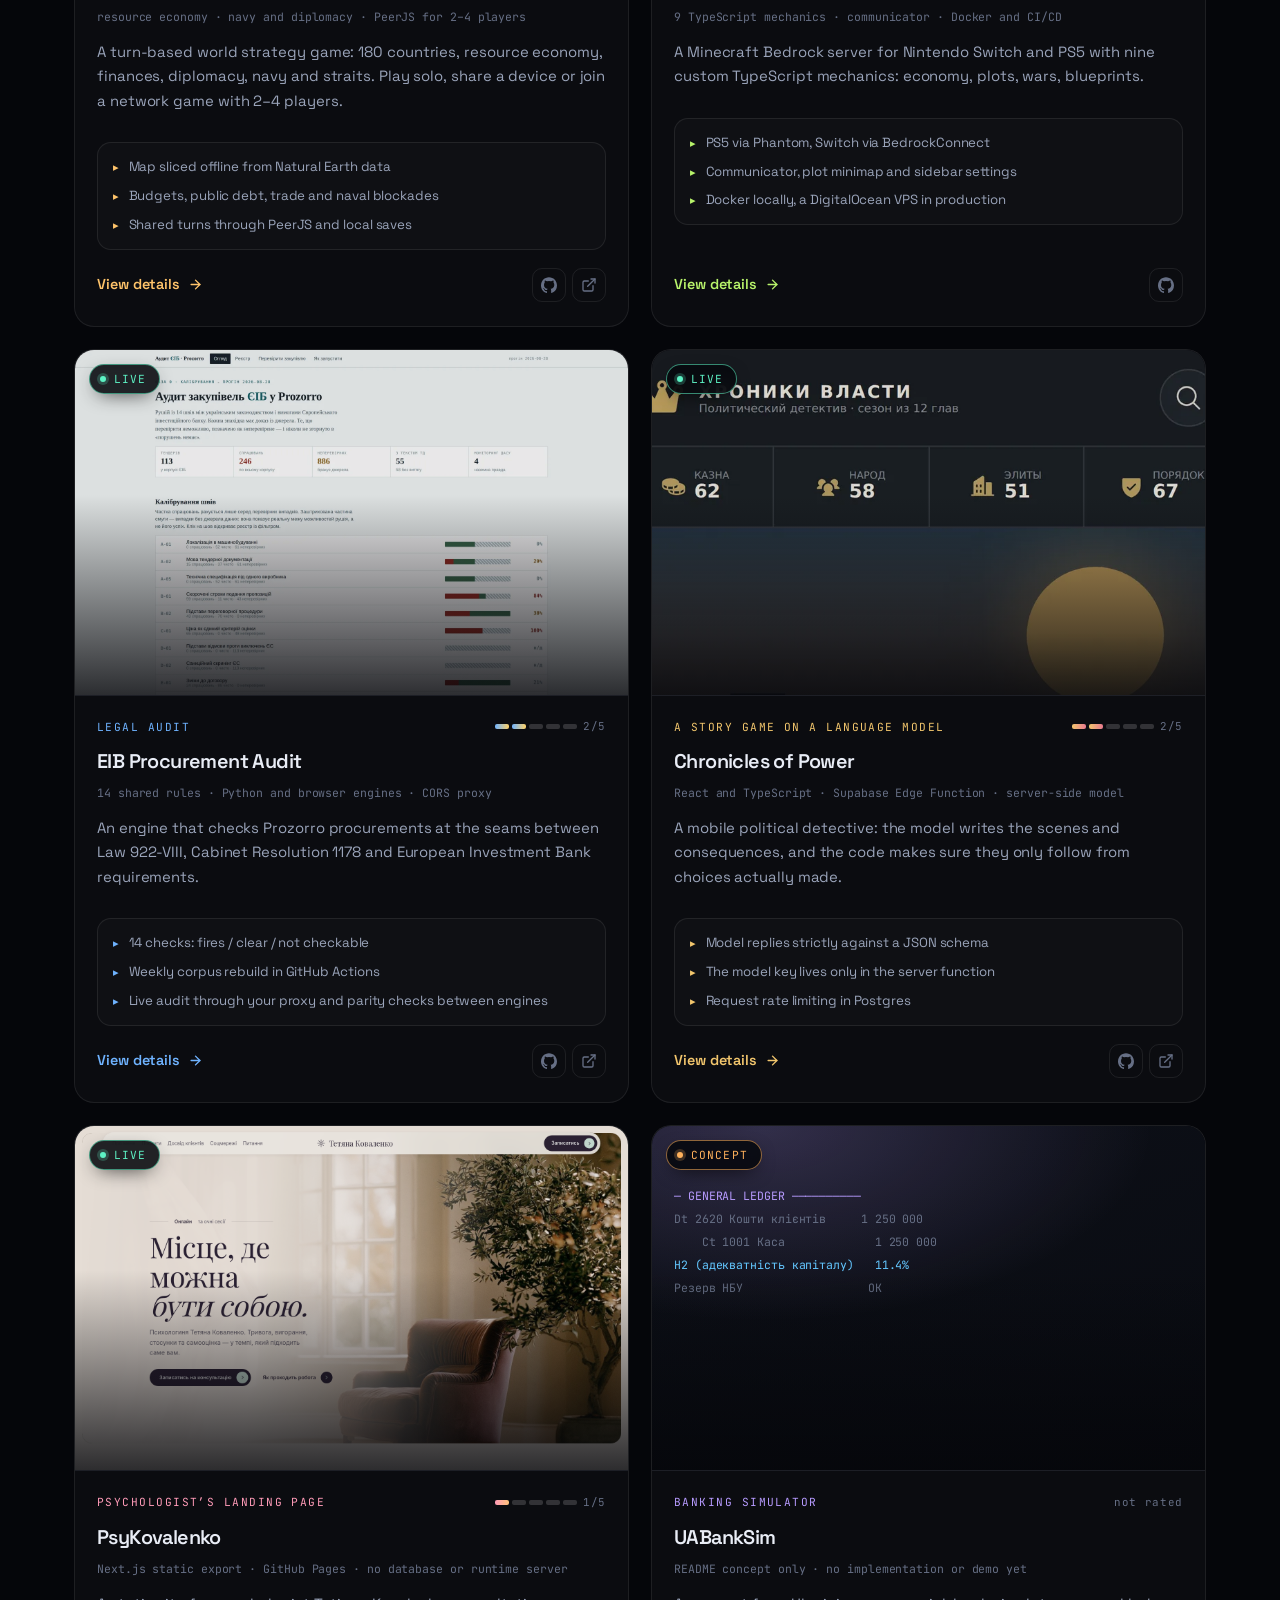
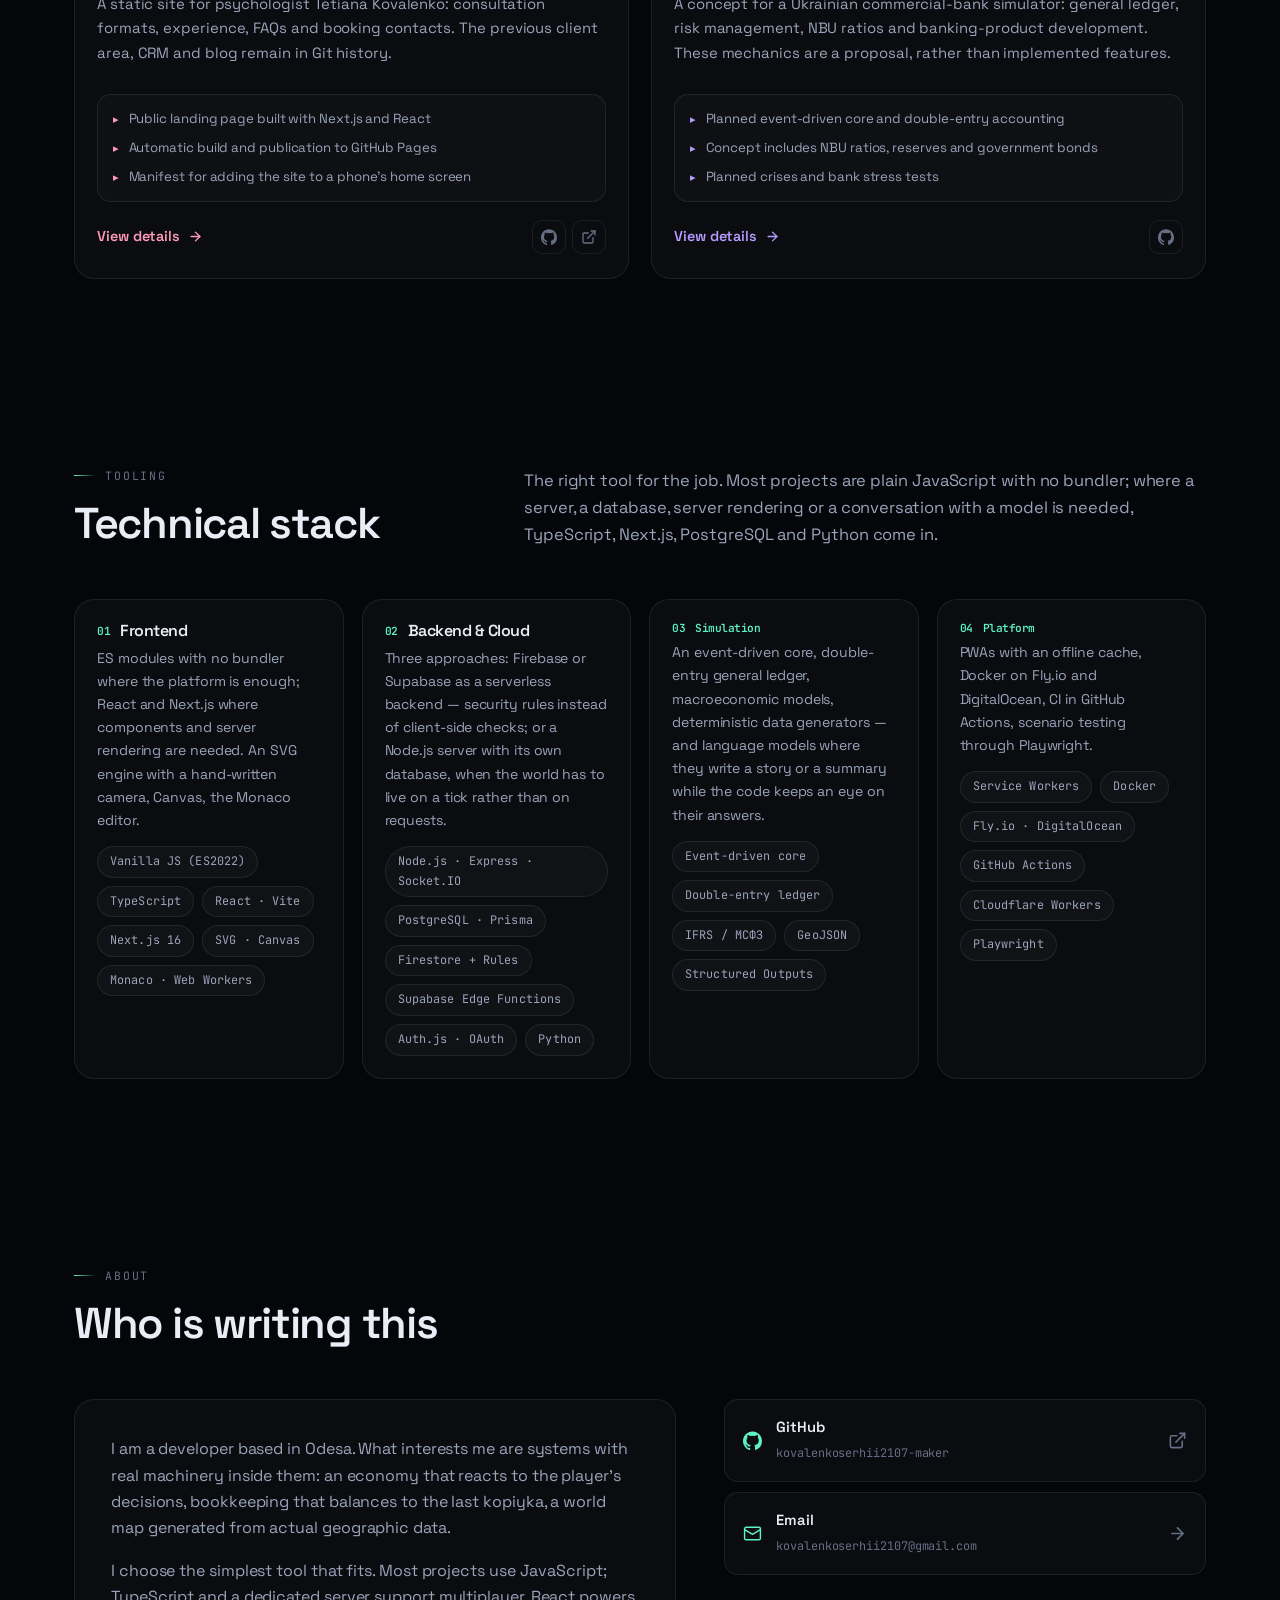
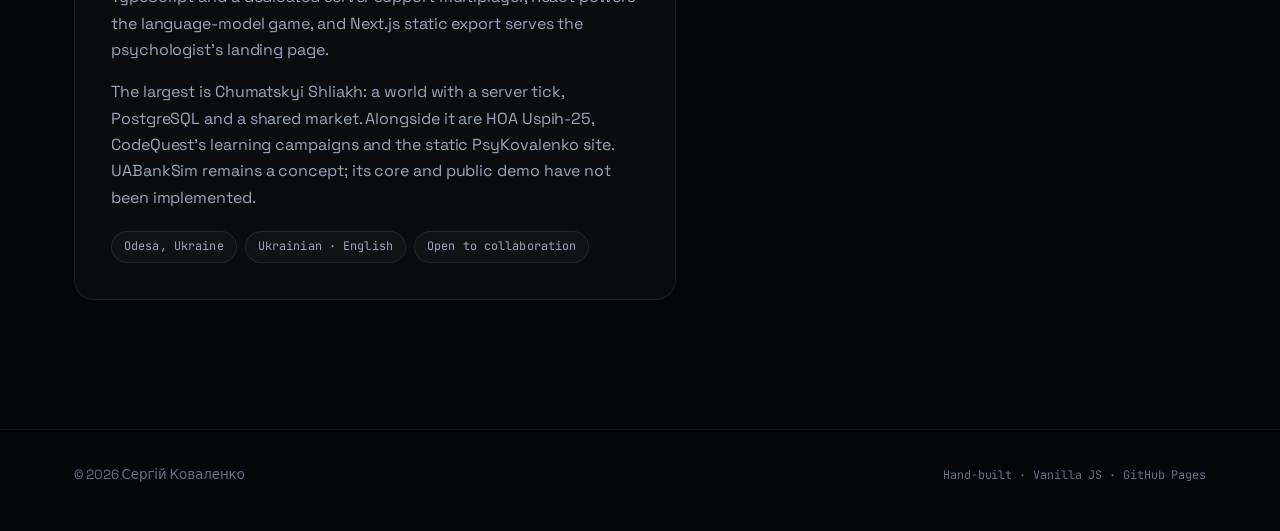
==== commit 653d02c2: "Update portfolio projects to current repository state" ====
--- a/index.html
+++ b/index.html
@@ -18,7 +18,7 @@
 <link rel="preconnect" href="https://fonts.googleapis.com">
 <link rel="preconnect" href="https://fonts.gstatic.com" crossorigin>
 <link rel="stylesheet" href="https://fonts.googleapis.com/css2?family=Space+Grotesk:wght@400;500;600;700&family=JetBrains+Mono:wght@400;500&display=swap">
-<link rel="stylesheet" href="assets/css/main.css?v=20260925a">
+<link rel="stylesheet" href="assets/css/main.css?v=20261008a">
 
 <script type="application/ld+json">
 {
@@ -89,7 +89,7 @@
           <span data-i18n="hero.h1a">Будую браузерні</span><br>
           <span class="grad" data-i18n="hero.h1b">симулятори та веб-системи</span>
         </h1>
-        <p class="hero-sub" data-i18n="hero.sub">Від офлайн-застосунку, яким користується реальний будинок, до мультиплеерної космічної стратегії з власним сервером. Десять проєктів нижче впорядковані за складністю — і кожен із відкритим кодом.</p>
+        <p class="hero-sub" data-i18n="hero.sub">Від застосунку для реального ОСББ до мультиплеерної космічної стратегії та навчальної платформи JavaScript. Нижче — дев’ять реалізованих проєктів і концепція банківського симулятора, впорядковані за складністю.</p>
 
         <div class="hero-cta">
           <a class="btn btn-primary" href="#projects">
@@ -104,8 +104,8 @@
 
         <div class="stat-row" data-reveal>
           <div class="stat"><b>10</b><span data-i18n="hero.s1">проєктів</span></div>
-          <div class="stat"><b>9</b><span data-i18n="hero.s2">працюють</span></div>
-          <div class="stat"><b>~130k</b><span data-i18n="hero.s3">рядків коду</span></div>
+          <div class="stat"><b>9</b><span data-i18n="hero.s2">з кодом</span></div>
+          <div class="stat"><b>2</b><span data-i18n="hero.s3">мови сайту</span></div>
         </div>
       </div>
 
@@ -154,11 +154,11 @@
             <span class="proj-cx" title="Складність 5 з 5"><span class="cx" aria-hidden="true"><i class="on"></i><i class="on"></i><i class="on"></i><i class="on"></i><i class="on"></i></span>5/5</span>
           </div>
           <h3 data-i18n="space.name">Чумацький Шлях</h3>
-          <p class="proj-why" data-i18n="proj.space.why">realtime-мультиплеєр · власний сервер і PostgreSQL · ~58k рядків · 23 набори тестів</p>
-          <p class="proj-desc" data-i18n="proj.space.desc">Мультиплеерна економічна стратегія в космосі: колонії, енергобаланс, флот між системами, біржа за криптогривню, синдикати з Кошем і мережею Брам. Усі розрахунки — на сервері.</p>
+          <p class="proj-why" data-i18n="proj.space.why">серверний тік · PostgreSQL · 65 модулів сервера · 12 офлайн-наборів тестів</p>
+          <p class="proj-desc" data-i18n="proj.space.desc">Мультиплеерна економічна стратегія: колонії, енергобаланс, флот, синдикати й мережа Брам. Спільна біржа має резерв хаба, який стримує крайні ціни; усі розрахунки — на сервері.</p>
           <div class="proj-facts">
             <div data-i18n="proj.space.f1">Тік раз на секунду: світ живе, поки гравець офлайн</div>
-            <div data-i18n="proj.space.f2">Біржа без посередників зі зведенням по середній ціні</div>
+            <div data-i18n="proj.space.f2">Спільна біржа й резерв хаба з обмеженим фондом викупу</div>
             <div data-i18n="proj.space.f3">Боти під керуванням мовної моделі</div>
           </div>
           <div class="proj-foot">
@@ -175,7 +175,7 @@
       </article>
 
       <!-- 2. ОСББ «Успіх-25» -->
-      <article class="card proj" data-accent="mint" data-reveal style="--d:90ms">
+      <article class="card proj" data-accent="mint" data-reveal style="--d:40ms">
         <div class="proj-shot">
           <span class="status status-live proj-badge" data-i18n="common.live">Працює</span>
           <img src="assets/screens/uspih-dashboard.webp" alt="Головний екран застосунку ОСББ «Успіх-25»" loading="lazy" width="1600" height="1000">
@@ -186,12 +186,12 @@
             <span class="proj-cx" title="Складність 4 з 5"><span class="cx" aria-hidden="true"><i class="on"></i><i class="on"></i><i class="on"></i><i class="on"></i><i></i></span>4/5</span>
           </div>
           <h3>ОСББ «Успіх-25»</h3>
-          <p class="proj-why" data-i18n="proj.uspih.why">Firebase із правилами доступу · Cloud Functions · IoT-датчик · ~20k рядків</p>
-          <p class="proj-desc" data-i18n="proj.uspih.desc">Застосунок мешканця багатоквартирного будинку: голосування з кворумом за площею, загальні збори з протоколом, білінг, звернення та графіки відключень світла.</p>
-          <div class="proj-facts">
-            <div data-i18n="proj.uspih.f1">Правила Firestore гарантують «1 квартира = 1 голос»</div>
+          <p class="proj-why" data-i18n="proj.uspih.why">Firebase із правилами доступу · серверні операції · 32 модулі JS</p>
+          <p class="proj-desc" data-i18n="proj.uspih.desc">Застосунок для мешканців і правління ОСББ: загальні збори, електронні й паперові голоси, PDF-протоколи, фінанси, звернення та статус електропостачання.</p>
+          <div class="proj-facts">
+            <div data-i18n="proj.uspih.f1">Голоси й кворум за числом співвласників відповідно до статуту</div>
             <div data-i18n="proj.uspih.f2">Власний генератор .xlsx на Typed Arrays</div>
-            <div data-i18n="proj.uspih.f3">Загальні збори з протоколом у PDF</div>
+            <div data-i18n="proj.uspih.f3">PDF-протоколи й серверна публікація без дублікатів</div>
           </div>
           <div class="proj-foot">
             <a class="link-arrow stretch" href="uspih25.html">
@@ -206,56 +206,24 @@
         </div>
       </article>
 
-      <!-- 3. PsyKovalenko -->
-      <article class="card proj" data-accent="rose" data-reveal style="--d:0ms">
-        <div class="proj-shot">
-          <span class="status status-live proj-badge" data-i18n="common.live">Працює</span>
-          <img src="assets/screens/psy-landing.webp" alt="Публічний сайт психологині" loading="lazy" width="1600" height="1000">
-        </div>
-        <div class="proj-body">
-          <div class="proj-top">
-            <span class="proj-kicker" data-i18n="proj.psy.kick">Сайт і кабінет психологині</span>
-            <span class="proj-cx" title="Складність 4 з 5"><span class="cx" aria-hidden="true"><i class="on"></i><i class="on"></i><i class="on"></i><i class="on"></i><i></i></span>4/5</span>
-          </div>
-          <h3>PsyKovalenko</h3>
-          <p class="proj-why" data-i18n="proj.psy.why">Next.js із БД · три рівні доступу · Google Calendar і Claude API · ~10k рядків</p>
-          <p class="proj-desc" data-i18n="proj.psy.desc">Публічний сайт із блогом, кабінет клієнта й закрита картотека в одному застосунку: анкети за посиланням, календар, клінічне резюме.</p>
-          <div class="proj-facts">
-            <div data-i18n="proj.psy.f1">Три рівні доступу з перевіркою на сервері</div>
-            <div data-i18n="proj.psy.f2">Анкети за одноразовим посиланням, без входу</div>
-            <div data-i18n="proj.psy.f3">Персональні дані маскуються до запиту до моделі</div>
-          </div>
-          <div class="proj-foot">
-            <a class="link-arrow stretch" href="psy.html">
-              <span data-i18n="common.more">Детальніше</span>
-              <svg><use href="#i-arrow"></use></svg>
-            </a>
-            <div class="icon-links">
-              <a href="https://github.com/kovalenkoserhii2107-maker/psykovalenko" target="_blank" rel="noopener" aria-label="psykovalenko на GitHub"><svg><use href="#i-github"></use></svg></a>
-              <a href="https://psykovalenko.fly.dev" target="_blank" rel="noopener" aria-label="Відкрити сайт"><svg><use href="#i-ext"></use></svg></a>
-            </div>
-          </div>
-        </div>
-      </article>
-
-      <!-- 4. CodeQuest -->
-      <article class="card proj" data-accent="indigo" data-reveal style="--d:90ms">
-        <div class="proj-shot">
-          <span class="status status-live proj-badge" data-i18n="common.live">Працює</span>
-          <img src="assets/screens/codequest-path.webp" alt="Шлях корпорації в CodeQuest" loading="lazy" width="1600" height="1000">
-        </div>
-        <div class="proj-body">
-          <div class="proj-top">
-            <span class="proj-kicker" data-i18n="proj.cq.kick">Гра, що вчить програмувати</span>
+      <!-- 3. CodeQuest -->
+      <article class="card proj" data-accent="indigo" data-reveal style="--d:80ms">
+        <div class="proj-shot">
+          <span class="status status-live proj-badge" data-i18n="common.live">Працює</span>
+          <img src="assets/screens/codequest-campaigns.png" alt="Дві кампанії CodeQuest" loading="lazy" width="1600" height="1000">
+        </div>
+        <div class="proj-body">
+          <div class="proj-top">
+            <span class="proj-kicker" data-i18n="proj.cq.kick">Навчальна платформа JavaScript</span>
             <span class="proj-cx" title="Складність 3 з 5"><span class="cx" aria-hidden="true"><i class="on"></i><i class="on"></i><i class="on"></i><i></i><i></i></span>3/5</span>
           </div>
           <h3>CodeQuest</h3>
-          <p class="proj-why" data-i18n="proj.cq.why">пісочниця для коду у Web Worker · Monaco · ~13k рядків</p>
-          <p class="proj-desc" data-i18n="proj.cq.desc">Космічною корпорацією керує ваш код на JavaScript: поки функцію не написано, розділ не працює. 17 завдань і редактор Monaco.</p>
-          <div class="proj-facts">
-            <div data-i18n="proj.cq.f1">Код гравця виконується в окремому потоці</div>
-            <div data-i18n="proj.cq.f2">Одна функція дороблюється через кілька завдань</div>
-            <div data-i18n="proj.cq.f3">Економіку рахують ваші ж функції</div>
+          <p class="proj-why" data-i18n="proj.cq.why">2 кампанії · багатофайлові ES-модулі · Web Workers · 80 модулів JS</p>
+          <p class="proj-desc" data-i18n="proj.cq.desc">JavaScript керує космічною корпорацією або міським комбінатом. Від окремих функцій — до багатофайлового проєкту, виробничих філій, логістики й власних дашбордів.</p>
+          <div class="proj-facts">
+            <div data-i18n="proj.cq.f1">Дві кампанії з окремими світами й збереженнями</div>
+            <div data-i18n="proj.cq.f2">Мережа з 3 майданчиків і до 12 виробничих ліній</div>
+            <div data-i18n="proj.cq.f3">Monaco, практики з тестами й конструктор дашбордів</div>
           </div>
           <div class="proj-foot">
             <a class="link-arrow stretch" href="codequest.html">
@@ -270,8 +238,8 @@
         </div>
       </article>
 
-      <!-- 5. UABiz -->
-      <article class="card proj" data-accent="blue" data-reveal style="--d:0ms">
+      <!-- 4. UABiz -->
+      <article class="card proj" data-accent="blue" data-reveal style="--d:120ms">
         <div class="proj-shot">
           <span class="status status-live proj-badge" data-i18n="common.live">Працює</span>
           <img src="assets/screens/uabiz-dashboard.webp" alt="Панель компанії в економічному симуляторі UABiz" loading="lazy" width="1600" height="1000">
@@ -282,12 +250,12 @@
             <span class="proj-cx" title="Складність 3 з 5"><span class="cx" aria-hidden="true"><i class="on"></i><i class="on"></i><i class="on"></i><i></i><i></i></span>3/5</span>
           </div>
           <h3>UABiz</h3>
-          <p class="proj-why" data-i18n="proj.uabiz.why">лише клієнт · 16 менеджерів і головна книга · ~10k рядків</p>
-          <p class="proj-desc" data-i18n="proj.uabiz.desc">Стратегія управління бізнесом: від першого магазину до національної корпорації з заводами, логістикою, R&amp;D і виходом на біржу.</p>
+          <p class="proj-why" data-i18n="proj.uabiz.why">локальна симуляція · 15 менеджерів · головна книга · збереження</p>
+          <p class="proj-desc" data-i18n="proj.uabiz.desc">Однокористувацький симулятор бізнесу: роздріб, виробництво, дослідження, логістика, кредити й IPO. Фінанси показують прибуток окремо від руху грошей; прогрес можна зберегти й перенести.</p>
           <div class="proj-facts">
             <div data-i18n="proj.uabiz.f1">Звітність за МСФЗ: P&amp;L, баланс, cash flow</div>
             <div data-i18n="proj.uabiz.f2">Виробничі ланцюжки B2B / B2C / B2G</div>
-            <div data-i18n="proj.uabiz.f3">Кредитний скоринг, застави й депозити</div>
+            <div data-i18n="proj.uabiz.f3">Експорт збережень, безпечний рестарт і ручне IPO</div>
           </div>
           <div class="proj-foot">
             <a class="link-arrow stretch" href="uabiz.html">
@@ -302,8 +270,8 @@
         </div>
       </article>
 
-      <!-- 6. Grand Strategy -->
-      <article class="card proj" data-accent="amber" data-reveal style="--d:90ms">
+      <!-- 5. Grand Strategy -->
+      <article class="card proj" data-accent="amber" data-reveal style="--d:160ms">
         <div class="proj-shot">
           <span class="status status-live proj-badge" data-i18n="common.live">Працює</span>
           <img src="assets/screens/politics-map.webp" alt="Політична карта світу в Grand Strategy" loading="lazy" width="1600" height="1000">
@@ -314,12 +282,12 @@
             <span class="proj-cx" title="Складність 3 з 5"><span class="cx" aria-hidden="true"><i class="on"></i><i class="on"></i><i class="on"></i><i></i><i></i></span>3/5</span>
           </div>
           <h3>Grand Strategy</h3>
-          <p class="proj-why" data-i18n="proj.politics.why">лише клієнт + офлайн-генератор карти · ІІ країн · ~8k рядків</p>
-          <p class="proj-desc" data-i18n="proj.politics.desc">Покрокова стратегія на карті світу: 236 держав, згенеровані області, армії, податки, дипломатія й комп’ютерні суперники.</p>
+          <p class="proj-why" data-i18n="proj.politics.why">ресурсна економіка · флот і дипломатія · PeerJS на 2–4 гравців</p>
+          <p class="proj-desc" data-i18n="proj.politics.desc">Покрокова світова стратегія: 180 країн, ресурсна економіка, фінанси, дипломатія, морський флот і протоки. Одиночна гра, спільна партія на одному пристрої або мережева гра на 2–4 учасників.</p>
           <div class="proj-facts">
             <div data-i18n="proj.politics.f1">Карта нарізана офлайн-генератором із Natural Earth</div>
-            <div data-i18n="proj.politics.f2">Комп’ютерні країни самі воюють і укладають мир</div>
-            <div data-i18n="proj.politics.f3">Власний SVG-рушій із камерою та зумом</div>
+            <div data-i18n="proj.politics.f2">Бюджет, державний борг, торгівля й морські блокади</div>
+            <div data-i18n="proj.politics.f3">Спільні ходи через PeerJS та локальні збереження</div>
           </div>
           <div class="proj-foot">
             <a class="link-arrow stretch" href="politics.html">
@@ -334,8 +302,8 @@
         </div>
       </article>
 
-      <!-- 7. Minecraft Bedrock Server -->
-      <article class="card proj" data-accent="lime" data-reveal style="--d:0ms">
+      <!-- 6. Minecraft Bedrock Server -->
+      <article class="card proj" data-accent="lime" data-reveal style="--d:200ms">
         <div class="proj-shot">
           <span class="status status-live proj-badge" data-i18n="mc.status">Приватний сервер</span>
           <div style="position:absolute;inset:0;background:
@@ -356,11 +324,11 @@
             <span class="proj-cx" title="Складність 3 з 5"><span class="cx" aria-hidden="true"><i class="on"></i><i class="on"></i><i class="on"></i><i></i><i></i></span>3/5</span>
           </div>
           <h3>Minecraft Bedrock Server</h3>
-          <p class="proj-why" data-i18n="proj.mc.why">обхідні шляхи для консолей · Docker і VPS · CI/CD · ~5.6k рядків</p>
+          <p class="proj-why" data-i18n="proj.mc.why">9 механік TypeScript · комунікатор · Docker і CI/CD</p>
           <p class="proj-desc" data-i18n="proj.mc.desc">Сервер Minecraft Bedrock для Nintendo Switch і PS5 із дев’ятьма власними механіками на TypeScript: економіка, ділянки, війни, креслення.</p>
           <div class="proj-facts">
             <div data-i18n="proj.mc.f1">PS5 — через Phantom, Switch — через BedrockConnect</div>
-            <div data-i18n="proj.mc.f2">Усе керування — у предметі-комунікаторі</div>
+            <div data-i18n="proj.mc.f2">Комунікатор, мінікарта ділянок і налаштування бокової панелі</div>
             <div data-i18n="proj.mc.f3">Docker локально, VPS DigitalOcean у продакшні</div>
           </div>
           <div class="proj-foot">
@@ -375,8 +343,8 @@
         </div>
       </article>
 
-      <!-- 8. Аудит закупівель ЄІБ -->
-      <article class="card proj" data-accent="eu" data-reveal style="--d:90ms">
+      <!-- 7. Аудит закупівель ЄІБ -->
+      <article class="card proj" data-accent="eu" data-reveal style="--d:240ms">
         <div class="proj-shot">
           <span class="status status-live proj-badge" data-i18n="common.live">Працює</span>
           <img src="assets/screens/eib-overview.webp" alt="Звіт аудиту закупівель ЄІБ" loading="lazy" width="1600" height="1000">
@@ -387,12 +355,12 @@
             <span class="proj-cx" title="Складність 2 з 5"><span class="cx" aria-hidden="true"><i class="on"></i><i class="on"></i><i></i><i></i><i></i></span>2/5</span>
           </div>
           <h3><span data-i18n="proj.eib.name">Аудит закупівель ЄІБ</span></h3>
-          <p class="proj-why" data-i18n="proj.eib.why">конвеєр без залежностей · GitHub Actions · ~3k рядків</p>
+          <p class="proj-why" data-i18n="proj.eib.why">14 спільних правил · Python і браузерний рушій · CORS-проксі</p>
           <p class="proj-desc" data-i18n="proj.eib.desc">Рушій перевіряє закупівлі Prozorro на стиках Закону 922-VIII, постанови КМУ 1178 і вимог Європейського інвестиційного банку.</p>
           <div class="proj-facts">
             <div data-i18n="proj.eib.f1">14 перевірок: спрацював / чисто / неможливо перевірити</div>
             <div data-i18n="proj.eib.f2">Щотижневий перезбір корпусу в GitHub Actions</div>
-            <div data-i18n="proj.eib.f3">Python без жодної залежності</div>
+            <div data-i18n="proj.eib.f3">Живий аудит через власний проксі й звірка двох рушіїв</div>
           </div>
           <div class="proj-foot">
             <a class="link-arrow stretch" href="eib.html">
@@ -407,8 +375,8 @@
         </div>
       </article>
 
-      <!-- 9. Хроніки влади -->
-      <article class="card proj" data-accent="gold" data-reveal style="--d:0ms">
+      <!-- 8. Хроніки влади -->
+      <article class="card proj" data-accent="gold" data-reveal style="--d:280ms">
         <div class="proj-shot">
           <span class="status status-live proj-badge" data-i18n="common.live">Працює</span>
           <img src="assets/screens/chronicles-start.webp" alt="Показники держави в грі «Хроніки влади»" loading="lazy" width="1600" height="1000">
@@ -419,7 +387,7 @@
             <span class="proj-cx" title="Складність 2 з 5"><span class="cx" aria-hidden="true"><i class="on"></i><i class="on"></i><i></i><i></i><i></i></span>2/5</span>
           </div>
           <h3><span data-i18n="proj.cop.name">Хроніки влади</span></h3>
-          <p class="proj-why" data-i18n="proj.cop.why">React + серверна функція з моделлю · ~2k рядків</p>
+          <p class="proj-why" data-i18n="proj.cop.why">React і TypeScript · Supabase Edge Function · модель на сервері</p>
           <p class="proj-desc" data-i18n="proj.cop.desc">Мобільний політичний детектив: сцени й наслідки пише модель, а код стежить, щоб вони походили лише з реально зроблених виборів.</p>
           <div class="proj-facts">
             <div data-i18n="proj.cop.f1">Відповідь моделі — строго за JSON-схемою</div>
@@ -439,10 +407,42 @@
         </div>
       </article>
 
+      <!-- 9. PsyKovalenko -->
+      <article class="card proj" data-accent="rose" data-reveal style="--d:320ms">
+        <div class="proj-shot">
+          <span class="status status-live proj-badge" data-i18n="common.live">Працює</span>
+          <img src="assets/screens/psy-landing-current.webp" alt="Публічний сайт психологині" loading="lazy" width="1600" height="1000">
+        </div>
+        <div class="proj-body">
+          <div class="proj-top">
+            <span class="proj-kicker" data-i18n="proj.psy.kick">Лендинг психологині</span>
+            <span class="proj-cx" title="Складність 1 з 5"><span class="cx" aria-hidden="true"><i class="on"></i><i></i><i></i><i></i><i></i></span>1/5</span>
+          </div>
+          <h3>PsyKovalenko</h3>
+          <p class="proj-why" data-i18n="proj.psy.why">статичний експорт Next.js · GitHub Pages · без БД і сервера</p>
+          <p class="proj-desc" data-i18n="proj.psy.desc">Статичний сайт психологині Тетяни Коваленко: формати консультацій, досвід, відповіді на питання й контакти для запису. Кабінет, CRM і блог попередньої версії збережені в історії Git.</p>
+          <div class="proj-facts">
+            <div data-i18n="proj.psy.f1">Публічний лендинг на Next.js і React</div>
+            <div data-i18n="proj.psy.f2">Автоматична збірка й публікація на GitHub Pages</div>
+            <div data-i18n="proj.psy.f3">Маніфест для додавання на головний екран телефона</div>
+          </div>
+          <div class="proj-foot">
+            <a class="link-arrow stretch" href="psy.html">
+              <span data-i18n="common.more">Детальніше</span>
+              <svg><use href="#i-arrow"></use></svg>
+            </a>
+            <div class="icon-links">
+              <a href="https://github.com/kovalenkoserhii2107-maker/psykovalenko" target="_blank" rel="noopener" aria-label="psykovalenko на GitHub"><svg><use href="#i-github"></use></svg></a>
+              <a href="https://kovalenkoserhii2107-maker.github.io/psykovalenko/" target="_blank" rel="noopener" aria-label="Відкрити сайт"><svg><use href="#i-ext"></use></svg></a>
+            </div>
+          </div>
+        </div>
+      </article>
+
       <!-- 10. UABankSim -->
-      <article class="card proj" data-accent="violet" data-reveal style="--d:90ms">
-        <div class="proj-shot">
-          <span class="status status-wip proj-badge" data-i18n="common.wip">У розробці</span>
+      <article class="card proj" data-accent="violet" data-reveal style="--d:360ms">
+        <div class="proj-shot">
+          <span class="status status-wip proj-badge" data-i18n="bank.status">Концепція</span>
           <div style="position:absolute;inset:0;background:
                 radial-gradient(600px 300px at 20% 0%, rgba(183,155,255,.22), transparent 65%),
                 linear-gradient(160deg,#0d1018,#090b11);
@@ -461,12 +461,12 @@
             <span class="proj-cx" data-i18n="proj.bank.cxl">без оцінки</span>
           </div>
           <h3>UABankSim</h3>
-          <p class="proj-why" data-i18n="proj.bank.why">стадія проєктування: коду ще немає</p>
-          <p class="proj-desc" data-i18n="proj.bank.desc">Симулятор комерційного банку в Україні: кожна дія породжує реальні бухгалтерські проводки, а головний продукт — це гроші й ризик.</p>
-          <div class="proj-facts">
-            <div data-i18n="proj.bank.f1">Подієво-орієнтована архітектура, ядро окремо від модулів</div>
-            <div data-i18n="proj.bank.f2">Нормативи НБУ: Н2, обов’язкові резерви, ОВДП</div>
-            <div data-i18n="proj.bank.f3">Стрес-тести: блекаути, набіги вкладників, кібератаки</div>
+          <p class="proj-why" data-i18n="proj.bank.why">лише README із концепцією · реалізації та демо ще немає</p>
+          <p class="proj-desc" data-i18n="proj.bank.desc">Концепція симулятора комерційного банку України: головна книга, управління ризиком, нормативи НБУ й розвиток банківських продуктів. Ці механіки описані як задум, а не реалізовані функції.</p>
+          <div class="proj-facts">
+            <div data-i18n="proj.bank.f1">Заплановане event-driven ядро й подвійний запис</div>
+            <div data-i18n="proj.bank.f2">У концепції: нормативи НБУ, резерви та ОВДП</div>
+            <div data-i18n="proj.bank.f3">Заплановані кризи й стрес-тести банку</div>
           </div>
           <div class="proj-foot">
             <a class="link-arrow stretch" href="uabank.html">
@@ -479,7 +479,6 @@
           </div>
         </div>
       </article>
-
     </div>
   </section>
 
@@ -545,8 +544,8 @@
     <div class="about-grid">
       <div class="card about-body" data-reveal>
         <p data-i18n="about.p1">Я розробник із Одеси. Мене цікавлять системи, у яких є справжня внутрішня механіка: економіка, що реагує на рішення гравця, бухгалтерія, яка сходиться до копійки, карта світу, згенерована з реальних географічних даних.</p>
-        <p data-i18n="about.p2">Беру найпростіший інструмент, якого досить. Більшість проєктів написані на чистому JavaScript без збірника — так простіше тримати модель під контролем. Next.js, React і власний сервер з’являються там, де без них не обійтися: у мультиплеєрі, у кабінеті з конфіденційними даними, у грі, що розмовляє з моделлю.</p>
-        <p data-i18n="about.p3">Найбільший — «Чумацький Шлях»: мультиплеерна космічна стратегія, де всі формули живуть на сервері, а світ іде тіком раз на секунду. Поруч — ОСББ «Успіх-25», яким користується реальний будинок, і сайт із робочим кабінетом для практикуючої психологині. Наступний у черзі — UABankSim, симулятор банку з повноцінною головною книгою.</p>
+        <p data-i18n="about.p2">Беру найпростіший інструмент, якого досить. Більшість проєктів — на JavaScript; TypeScript і власний сервер використовую для мультиплеєра, React — для гри з мовною моделлю, Next.js зі статичним експортом — для лендинга психологині.</p>
+        <p data-i18n="about.p3">Найбільший — «Чумацький Шлях»: світ із серверним тіком, PostgreSQL і спільною біржею. Поруч — ОСББ «Успіх-25», навчальні кампанії CodeQuest і статичний PsyKovalenko. UABankSim поки описаний як концепція: реалізації ядра й публічного демо ще немає.</p>
         <div class="chip-row" style="margin-top:20px">
           <span class="chip" data-i18n="about.t1">Одеса, Україна</span>
           <span class="chip" data-i18n="about.t2">Українська · English</span>
@@ -593,7 +592,7 @@
   </div>
 </div>
 
-<script src="assets/js/i18n.js?v=20260925a"></script>
-<script src="assets/js/app.js?v=20260925a"></script>
+<script src="assets/js/i18n.js?v=20261008a"></script>
+<script src="assets/js/app.js?v=20261008a"></script>
 </body>
 </html>
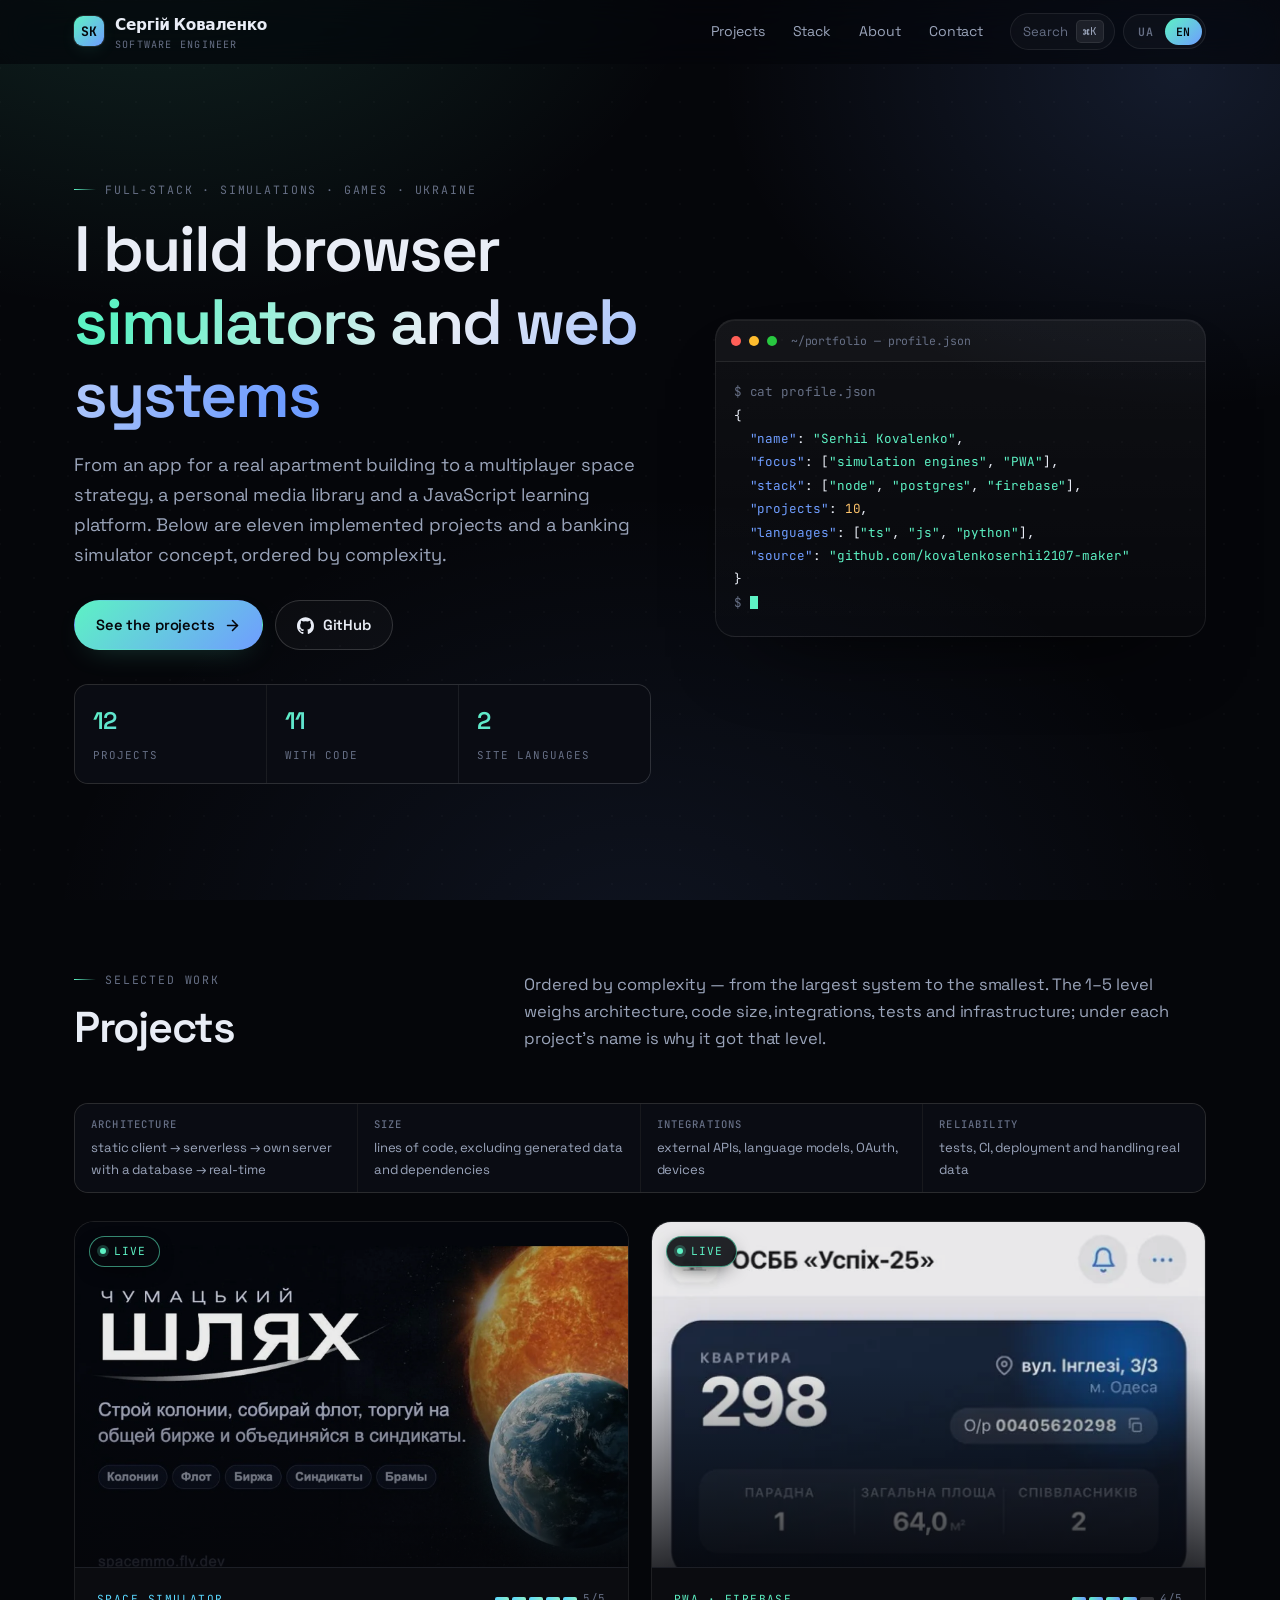
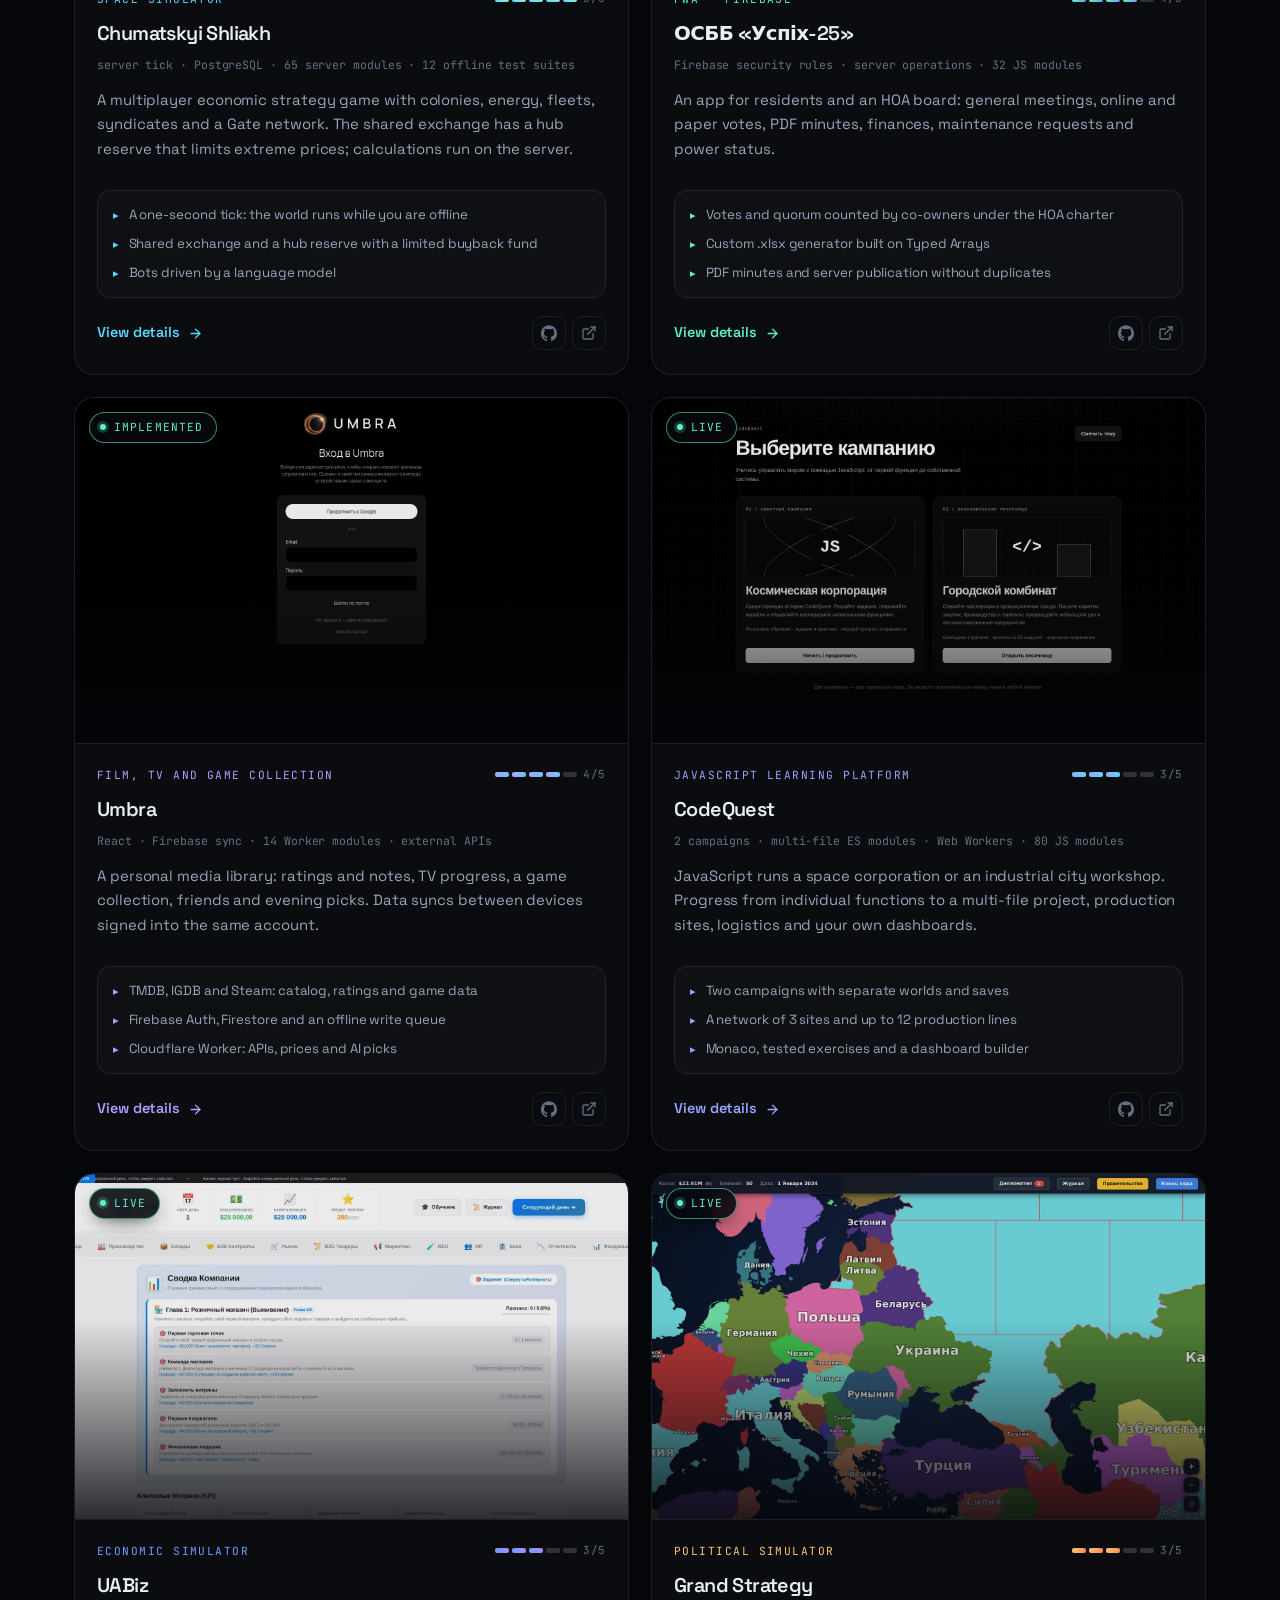
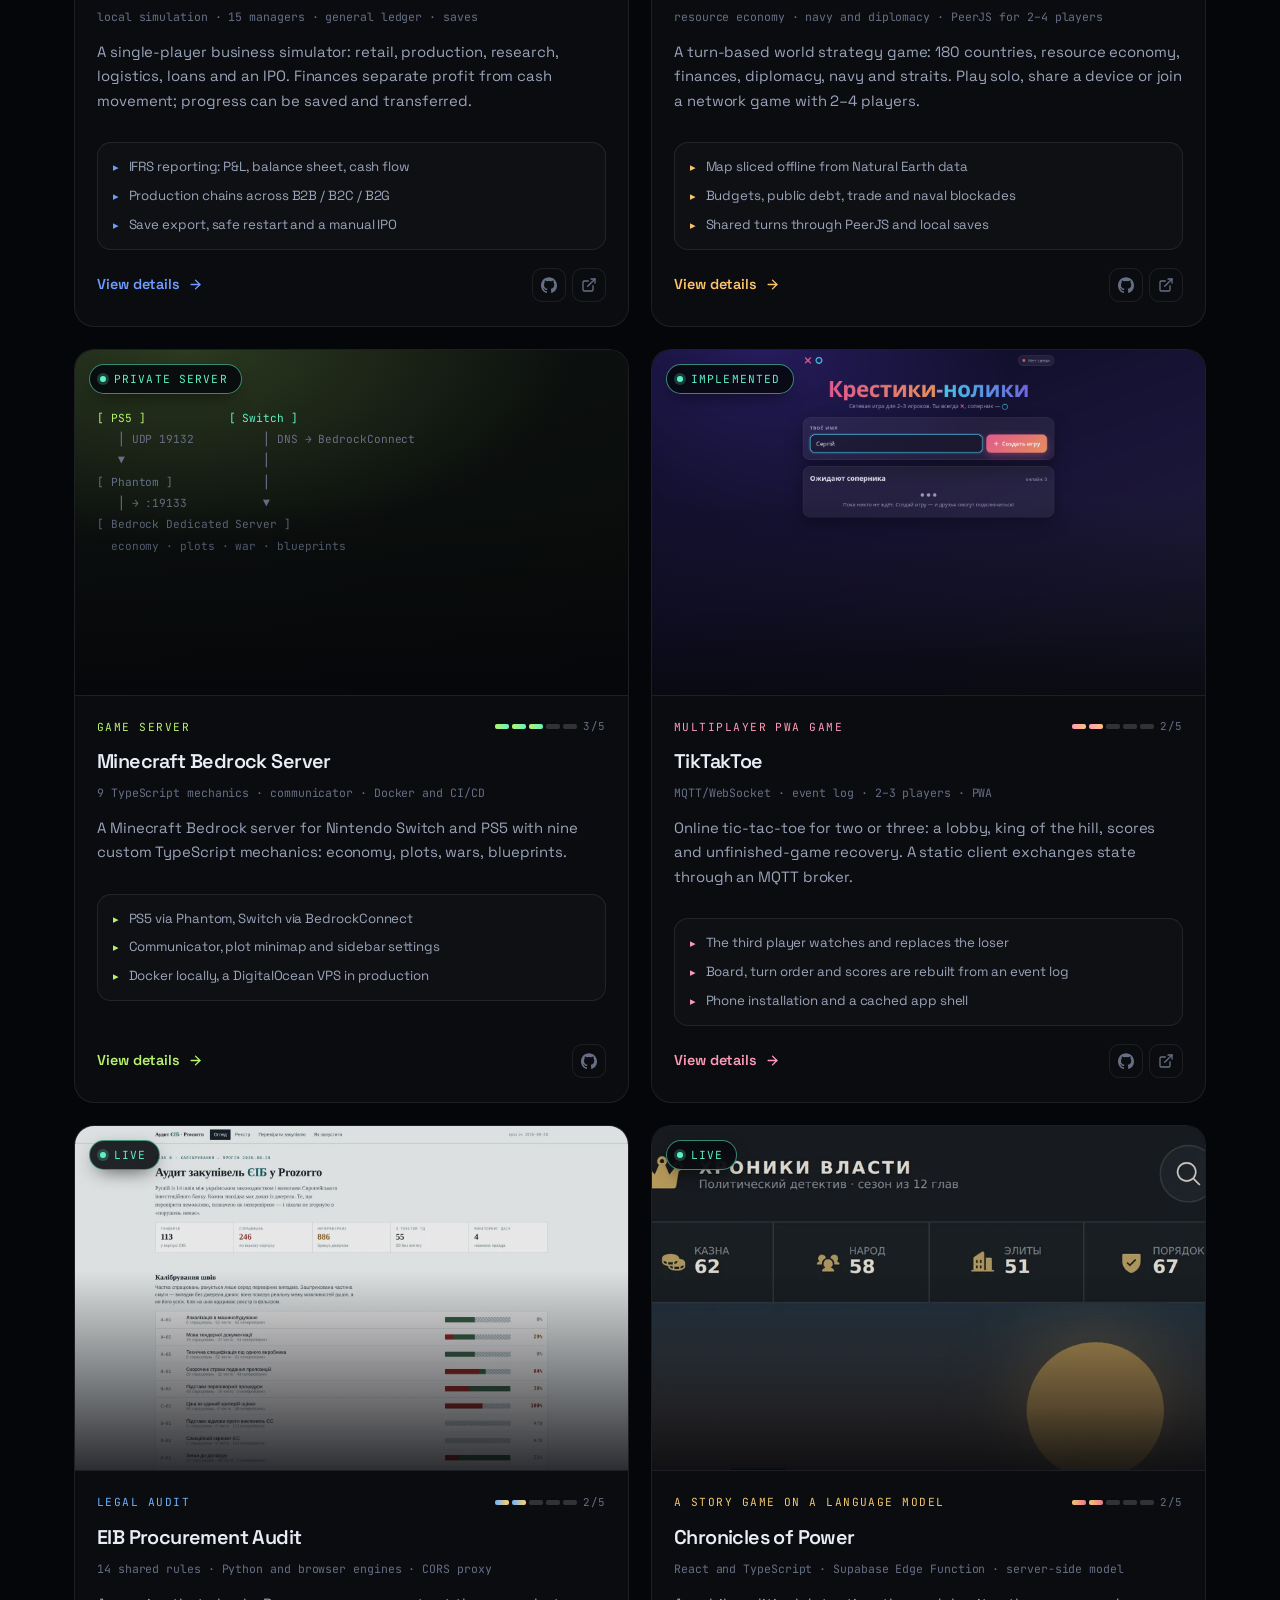
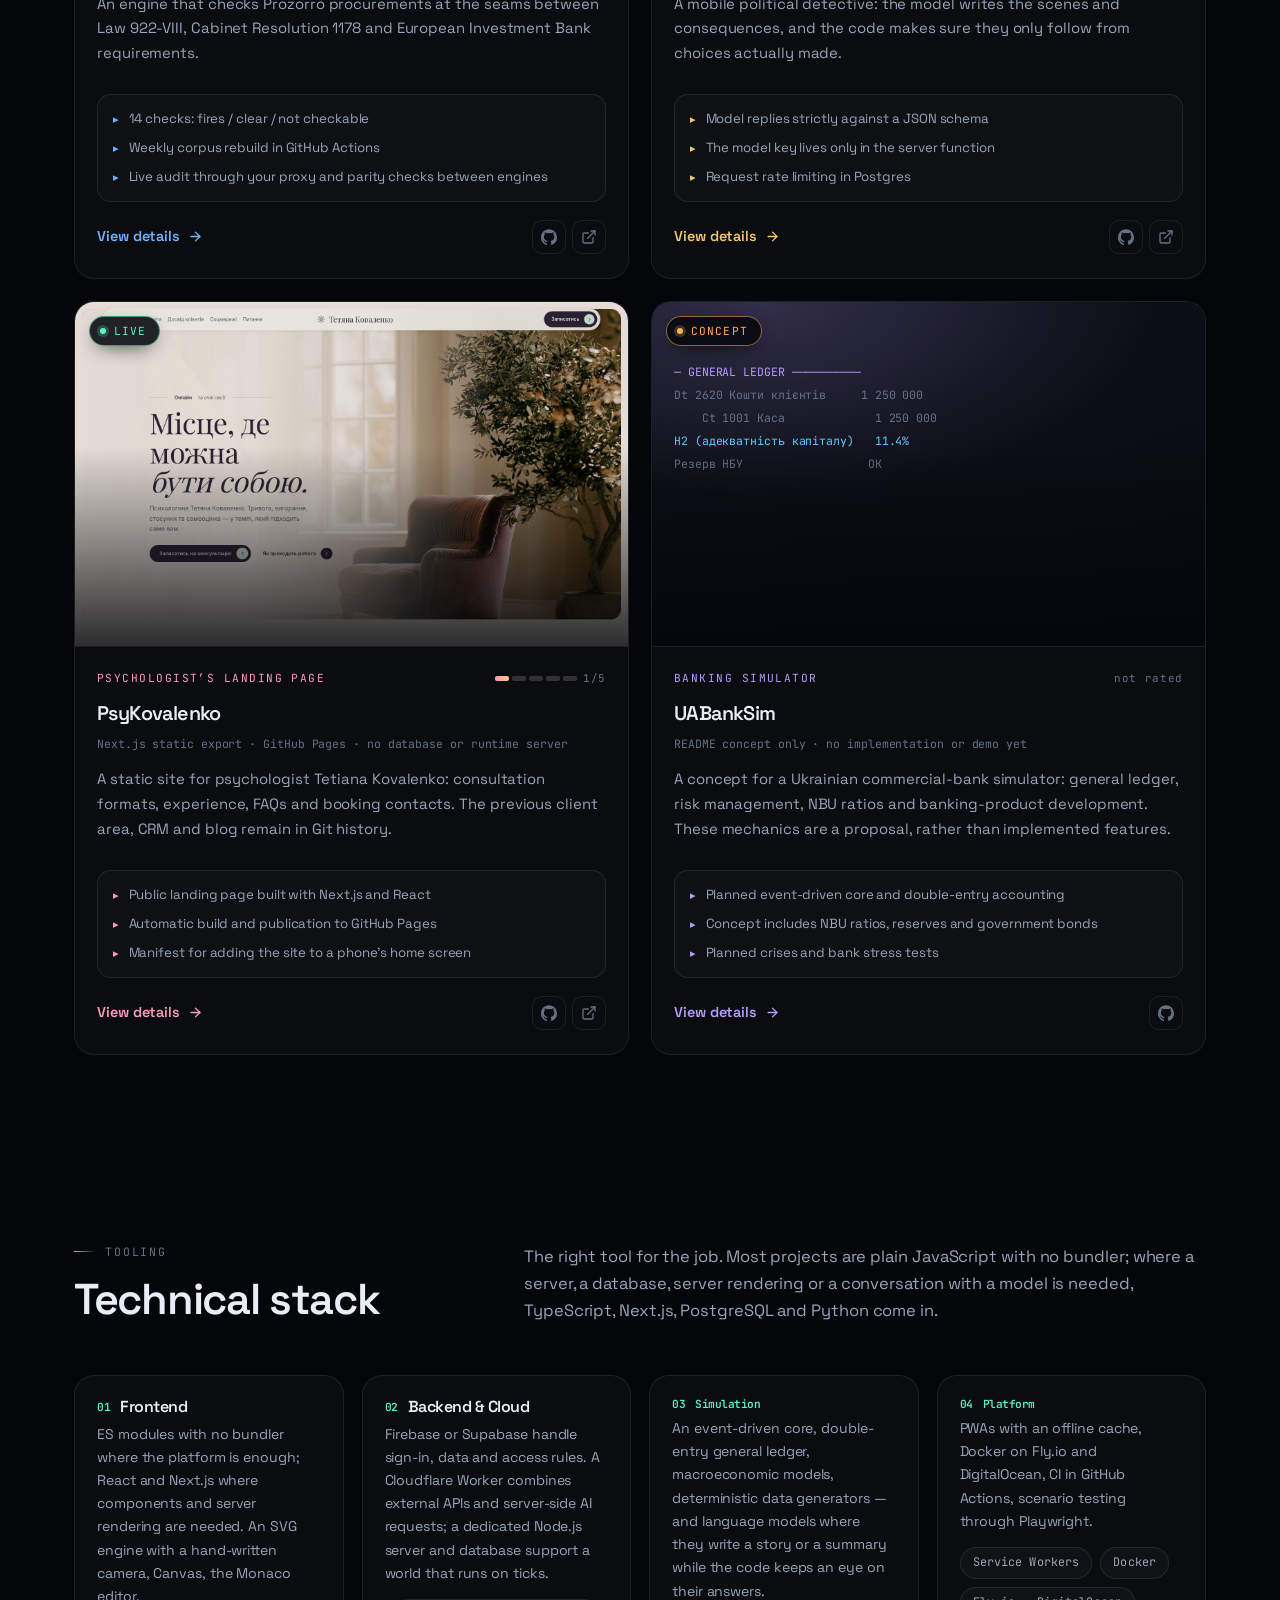
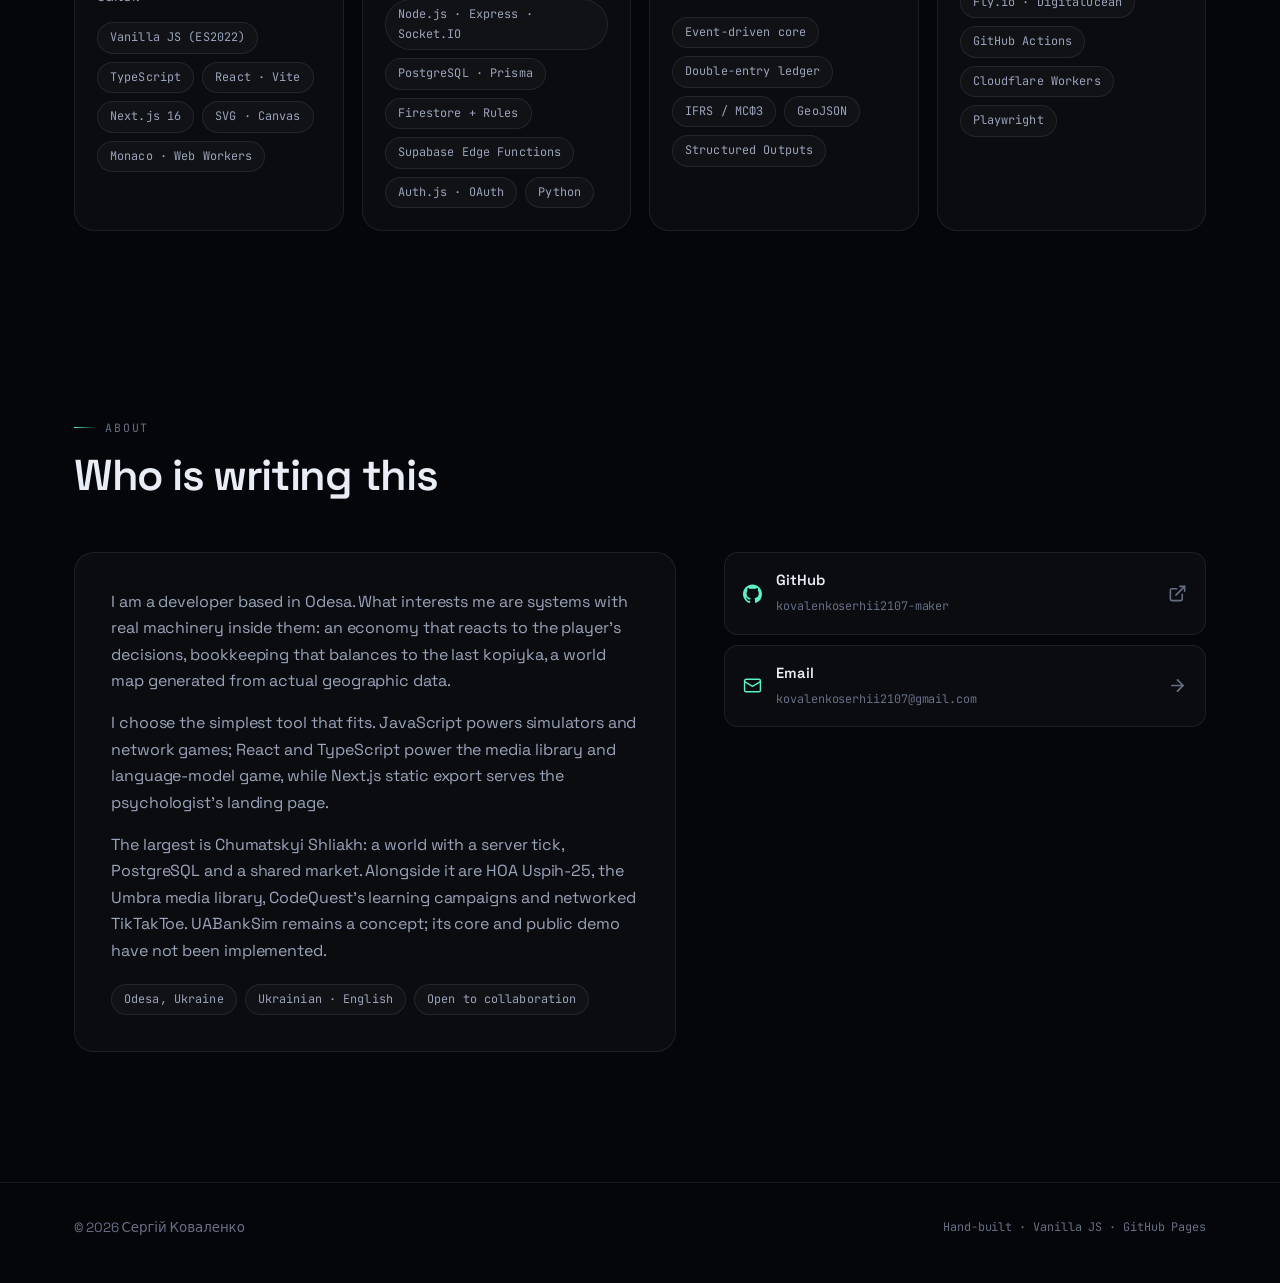
==== commit dfefb250: "Add Umbra and TikTakToe to portfolio" ====
--- a/index.html
+++ b/index.html
@@ -4,13 +4,13 @@
 <meta charset="UTF-8">
 <meta name="viewport" content="width=device-width, initial-scale=1">
 <title>Сергій Коваленко — симулятори, PWA та веб-системи</title>
-<meta name="description" content="Портфоліо Сергія Коваленка: десять проєктів, упорядкованих за складністю, — від мультиплеерної космічної стратегії й сайту психологині до гри, що вчить JavaScript, і юридичного аудиту закупівель.">
+<meta name="description" content="Портфоліо Сергія Коваленка: дванадцять проєктів, упорядкованих за складністю, — від мультиплеерної космічної стратегії й сайту психологині до гри, що вчить JavaScript, і юридичного аудиту закупівель.">
 <meta name="color-scheme" content="dark">
 <meta name="theme-color" content="#05060a">
 
 <meta property="og:type" content="website">
 <meta property="og:title" content="Сергій Коваленко — симулятори, PWA та веб-системи">
-<meta property="og:description" content="Десять проєктів за складністю: «Чумацький Шлях», ОСББ «Успіх-25», PsyKovalenko, CodeQuest, UABiz, Grand Strategy, Minecraft-сервер, аудит ЄІБ, «Хроніки влади», UABankSim.">
+<meta property="og:description" content="Дванадцять проєктів за складністю: «Чумацький Шлях», ОСББ «Успіх-25», PsyKovalenko, CodeQuest, UABiz, Grand Strategy, Minecraft-сервер, аудит ЄІБ, «Хроніки влади», Umbra, TikTakToe, UABankSim.">
 <meta property="og:url" content="https://kovalenkoserhii2107-maker.github.io/Main-page/">
 <meta name="twitter:card" content="summary_large_image">
 
@@ -18,7 +18,7 @@
 <link rel="preconnect" href="https://fonts.googleapis.com">
 <link rel="preconnect" href="https://fonts.gstatic.com" crossorigin>
 <link rel="stylesheet" href="https://fonts.googleapis.com/css2?family=Space+Grotesk:wght@400;500;600;700&family=JetBrains+Mono:wght@400;500&display=swap">
-<link rel="stylesheet" href="assets/css/main.css?v=20261008a">
+<link rel="stylesheet" href="assets/css/main.css?v=20261008b">
 
 <script type="application/ld+json">
 {
@@ -89,7 +89,7 @@
           <span data-i18n="hero.h1a">Будую браузерні</span><br>
           <span class="grad" data-i18n="hero.h1b">симулятори та веб-системи</span>
         </h1>
-        <p class="hero-sub" data-i18n="hero.sub">Від застосунку для реального ОСББ до мультиплеерної космічної стратегії та навчальної платформи JavaScript. Нижче — дев’ять реалізованих проєктів і концепція банківського симулятора, впорядковані за складністю.</p>
+        <p class="hero-sub" data-i18n="hero.sub">Від застосунку для реального ОСББ до мультиплеерної космічної стратегії, особистої медіатеки та навчальної платформи JavaScript. Нижче — одинадцять реалізованих проєктів і концепція банківського симулятора, впорядковані за складністю.</p>
 
         <div class="hero-cta">
           <a class="btn btn-primary" href="#projects">
@@ -103,8 +103,8 @@
         </div>
 
         <div class="stat-row" data-reveal>
-          <div class="stat"><b>10</b><span data-i18n="hero.s1">проєктів</span></div>
-          <div class="stat"><b>9</b><span data-i18n="hero.s2">з кодом</span></div>
+          <div class="stat"><b>12</b><span data-i18n="hero.s1">проєктів</span></div>
+          <div class="stat"><b>11</b><span data-i18n="hero.s2">з кодом</span></div>
           <div class="stat"><b>2</b><span data-i18n="hero.s3">мови сайту</span></div>
         </div>
       </div>
@@ -206,8 +206,37 @@
         </div>
       </article>
 
-      <!-- 3. CodeQuest -->
-      <article class="card proj" data-accent="indigo" data-reveal style="--d:80ms">
+      <!-- 3. Umbra-->
+      <article class="card proj" data-accent="violet" data-reveal style="--d:80ms">
+        <div class="proj-shot">
+          <span class="status status-live proj-badge" data-i18n="common.implemented">Реалізовано</span>
+          <img src="assets/screens/umbra-login.webp" alt="Вхід у Umbra через Google або email" loading="lazy" width="1600" height="1000">
+        </div>
+        <div class="proj-body">
+          <div class="proj-top">
+            <span class="proj-kicker" data-i18n="proj.umbra.kick">Колекція фільмів, серіалів та ігор</span>
+            <span class="proj-cx" title="Складність 4 з 5"><span class="cx" aria-hidden="true"><i class="on"></i><i class="on"></i><i class="on"></i><i class="on"></i><i></i></span>4/5</span>
+          </div>
+          <h3>Umbra</h3>
+          <p class="proj-why" data-i18n="proj.umbra.why">React · Firebase-синхронізація · 14 модулів Worker · зовнішні API</p>
+          <p class="proj-desc" data-i18n="proj.umbra.desc">Особиста медіатека: оцінки й нотатки, прогрес серіалів, ігрова колекція, друзі та підбір на вечір. Дані синхронізуються між пристроями одного акаунта.</p>
+          <div class="proj-facts">
+            <div data-i18n="proj.umbra.f1">TMDB, IGDB і Steam: каталог, рейтинги та ігрові дані</div>
+            <div data-i18n="proj.umbra.f2">Firebase Auth, Firestore та офлайн-черга змін</div>
+            <div data-i18n="proj.umbra.f3">Cloudflare Worker: API, ціни та AI-підбір</div>
+          </div>
+          <div class="proj-foot">
+            <a class="link-arrow stretch" href="umbra.html"><span data-i18n="common.more">Детальніше</span><svg><use href="#i-arrow"></use></svg></a>
+            <div class="icon-links">
+              <a href="https://github.com/kovalenkoserhii2107-maker/umbra" target="_blank" rel="noopener" aria-label="Umbra на GitHub"><svg><use href="#i-github"></use></svg></a>
+              <a href="https://kovalenkoserhii2107-maker.github.io/umbra/" target="_blank" rel="noopener" aria-label="Відкрити Umbra"><svg><use href="#i-ext"></use></svg></a>
+            </div>
+          </div>
+        </div>
+      </article>
+
+      <!-- 4. CodeQuest -->
+      <article class="card proj" data-accent="indigo" data-reveal style="--d:120ms">
         <div class="proj-shot">
           <span class="status status-live proj-badge" data-i18n="common.live">Працює</span>
           <img src="assets/screens/codequest-campaigns.png" alt="Дві кампанії CodeQuest" loading="lazy" width="1600" height="1000">
@@ -238,8 +267,8 @@
         </div>
       </article>
 
-      <!-- 4. UABiz -->
-      <article class="card proj" data-accent="blue" data-reveal style="--d:120ms">
+      <!-- 5. UABiz -->
+      <article class="card proj" data-accent="blue" data-reveal style="--d:160ms">
         <div class="proj-shot">
           <span class="status status-live proj-badge" data-i18n="common.live">Працює</span>
           <img src="assets/screens/uabiz-dashboard.webp" alt="Панель компанії в економічному симуляторі UABiz" loading="lazy" width="1600" height="1000">
@@ -270,8 +299,8 @@
         </div>
       </article>
 
-      <!-- 5. Grand Strategy -->
-      <article class="card proj" data-accent="amber" data-reveal style="--d:160ms">
+      <!-- 6. Grand Strategy -->
+      <article class="card proj" data-accent="amber" data-reveal style="--d:200ms">
         <div class="proj-shot">
           <span class="status status-live proj-badge" data-i18n="common.live">Працює</span>
           <img src="assets/screens/politics-map.webp" alt="Політична карта світу в Grand Strategy" loading="lazy" width="1600" height="1000">
@@ -302,8 +331,8 @@
         </div>
       </article>
 
-      <!-- 6. Minecraft Bedrock Server -->
-      <article class="card proj" data-accent="lime" data-reveal style="--d:200ms">
+      <!-- 7. Minecraft Bedrock Server -->
+      <article class="card proj" data-accent="lime" data-reveal style="--d:240ms">
         <div class="proj-shot">
           <span class="status status-live proj-badge" data-i18n="mc.status">Приватний сервер</span>
           <div style="position:absolute;inset:0;background:
@@ -343,8 +372,37 @@
         </div>
       </article>
 
-      <!-- 7. Аудит закупівель ЄІБ -->
-      <article class="card proj" data-accent="eu" data-reveal style="--d:240ms">
+      <!-- 8. TikTakToe-->
+      <article class="card proj" data-accent="rose" data-reveal style="--d:280ms">
+        <div class="proj-shot">
+          <span class="status status-live proj-badge" data-i18n="common.implemented">Реалізовано</span>
+          <img src="assets/screens/tiktaktoe-lobby.webp" alt="Лобі TikTakToe: ім’я та створення гри" loading="lazy" width="1600" height="1000">
+        </div>
+        <div class="proj-body">
+          <div class="proj-top">
+            <span class="proj-kicker" data-i18n="proj.tiktaktoe.kick">Мережева PWA-гра</span>
+            <span class="proj-cx" title="Складність 2 з 5"><span class="cx" aria-hidden="true"><i class="on"></i><i class="on"></i><i></i><i></i><i></i></span>2/5</span>
+          </div>
+          <h3>TikTakToe</h3>
+          <p class="proj-why" data-i18n="proj.tiktaktoe.why">MQTT/WebSocket · журнал подій · 2–3 гравці · PWA</p>
+          <p class="proj-desc" data-i18n="proj.tiktaktoe.desc">Мережеві хрестики-нулики на двох або трьох: лобі, «цар гори», рахунок і повернення до незавершеної партії. Статичний клієнт обмінюється станом через MQTT-брокер.</p>
+          <div class="proj-facts">
+            <div data-i18n="proj.tiktaktoe.f1">Третій гравець спостерігає й змінює переможеного</div>
+            <div data-i18n="proj.tiktaktoe.f2">Дошка, черга та очки відновлюються з журналу подій</div>
+            <div data-i18n="proj.tiktaktoe.f3">Встановлення на телефон і кеш оболонки</div>
+          </div>
+          <div class="proj-foot">
+            <a class="link-arrow stretch" href="tiktaktoe.html"><span data-i18n="common.more">Детальніше</span><svg><use href="#i-arrow"></use></svg></a>
+            <div class="icon-links">
+              <a href="https://github.com/kovalenkoserhii2107-maker/TikTakToe" target="_blank" rel="noopener" aria-label="TikTakToe на GitHub"><svg><use href="#i-github"></use></svg></a>
+              <a href="https://kovalenkoserhii2107-maker.github.io/TikTakToe/" target="_blank" rel="noopener" aria-label="Відкрити TikTakToe"><svg><use href="#i-ext"></use></svg></a>
+            </div>
+          </div>
+        </div>
+      </article>
+
+      <!-- 9. Аудит закупівель ЄІБ -->
+      <article class="card proj" data-accent="eu" data-reveal style="--d:320ms">
         <div class="proj-shot">
           <span class="status status-live proj-badge" data-i18n="common.live">Працює</span>
           <img src="assets/screens/eib-overview.webp" alt="Звіт аудиту закупівель ЄІБ" loading="lazy" width="1600" height="1000">
@@ -375,8 +433,8 @@
         </div>
       </article>
 
-      <!-- 8. Хроніки влади -->
-      <article class="card proj" data-accent="gold" data-reveal style="--d:280ms">
+      <!-- 10. Хроніки влади -->
+      <article class="card proj" data-accent="gold" data-reveal style="--d:360ms">
         <div class="proj-shot">
           <span class="status status-live proj-badge" data-i18n="common.live">Працює</span>
           <img src="assets/screens/chronicles-start.webp" alt="Показники держави в грі «Хроніки влади»" loading="lazy" width="1600" height="1000">
@@ -407,8 +465,8 @@
         </div>
       </article>
 
-      <!-- 9. PsyKovalenko -->
-      <article class="card proj" data-accent="rose" data-reveal style="--d:320ms">
+      <!-- 11. PsyKovalenko -->
+      <article class="card proj" data-accent="rose" data-reveal style="--d:400ms">
         <div class="proj-shot">
           <span class="status status-live proj-badge" data-i18n="common.live">Працює</span>
           <img src="assets/screens/psy-landing-current.webp" alt="Публічний сайт психологині" loading="lazy" width="1600" height="1000">
@@ -439,8 +497,8 @@
         </div>
       </article>
 
-      <!-- 10. UABankSim -->
-      <article class="card proj" data-accent="violet" data-reveal style="--d:360ms">
+      <!-- 12. UABankSim -->
+      <article class="card proj" data-accent="violet" data-reveal style="--d:440ms">
         <div class="proj-shot">
           <span class="status status-wip proj-badge" data-i18n="bank.status">Концепція</span>
           <div style="position:absolute;inset:0;background:
@@ -504,7 +562,7 @@
       </div>
       <div class="card stack-card" data-reveal style="--d:80ms">
         <h3><span>02</span> Backend &amp; Cloud</h3>
-        <p data-i18n="stack.c2">Три підходи: Firebase чи Supabase як бекенд без сервера — з правилами доступу замість перевірок на клієнті; або власний сервер на Node.js із базою, коли світ має жити тіком, а не запитами.</p>
+        <p data-i18n="stack.c2">Firebase чи Supabase відповідають за вхід, дані та правила доступу. Cloudflare Worker об’єднує зовнішні API й серверні AI-запити; власний Node.js із базою підтримує світ, який має жити на тіках.</p>
         <div class="chip-row">
           <span class="chip">Node.js · Express · Socket.IO</span><span class="chip">PostgreSQL · Prisma</span>
           <span class="chip">Firestore + Rules</span><span class="chip">Supabase Edge Functions</span>
@@ -544,8 +602,8 @@
     <div class="about-grid">
       <div class="card about-body" data-reveal>
         <p data-i18n="about.p1">Я розробник із Одеси. Мене цікавлять системи, у яких є справжня внутрішня механіка: економіка, що реагує на рішення гравця, бухгалтерія, яка сходиться до копійки, карта світу, згенерована з реальних географічних даних.</p>
-        <p data-i18n="about.p2">Беру найпростіший інструмент, якого досить. Більшість проєктів — на JavaScript; TypeScript і власний сервер використовую для мультиплеєра, React — для гри з мовною моделлю, Next.js зі статичним експортом — для лендинга психологині.</p>
-        <p data-i18n="about.p3">Найбільший — «Чумацький Шлях»: світ із серверним тіком, PostgreSQL і спільною біржею. Поруч — ОСББ «Успіх-25», навчальні кампанії CodeQuest і статичний PsyKovalenko. UABankSim поки описаний як концепція: реалізації ядра й публічного демо ще немає.</p>
+        <p data-i18n="about.p2">Беру найпростіший інструмент, якого досить. JavaScript використовую для симуляторів і мережевих ігор; React та TypeScript — для медіатеки й гри з мовною моделлю, Next.js зі статичним експортом — для лендинга психологині.</p>
+        <p data-i18n="about.p3">Найбільший — «Чумацький Шлях»: світ із серверним тіком, PostgreSQL і спільною біржею. Поруч — ОСББ «Успіх-25», медіатека Umbra, навчальні кампанії CodeQuest і мережева TikTakToe. UABankSim поки описаний як концепція: реалізації ядра й публічного демо ще немає.</p>
         <div class="chip-row" style="margin-top:20px">
           <span class="chip" data-i18n="about.t1">Одеса, Україна</span>
           <span class="chip" data-i18n="about.t2">Українська · English</span>
@@ -592,7 +650,7 @@
   </div>
 </div>
 
-<script src="assets/js/i18n.js?v=20261008a"></script>
-<script src="assets/js/app.js?v=20261008a"></script>
+<script src="assets/js/i18n.js?v=20261008b"></script>
+<script src="assets/js/app.js?v=20261008b"></script>
 </body>
 </html>
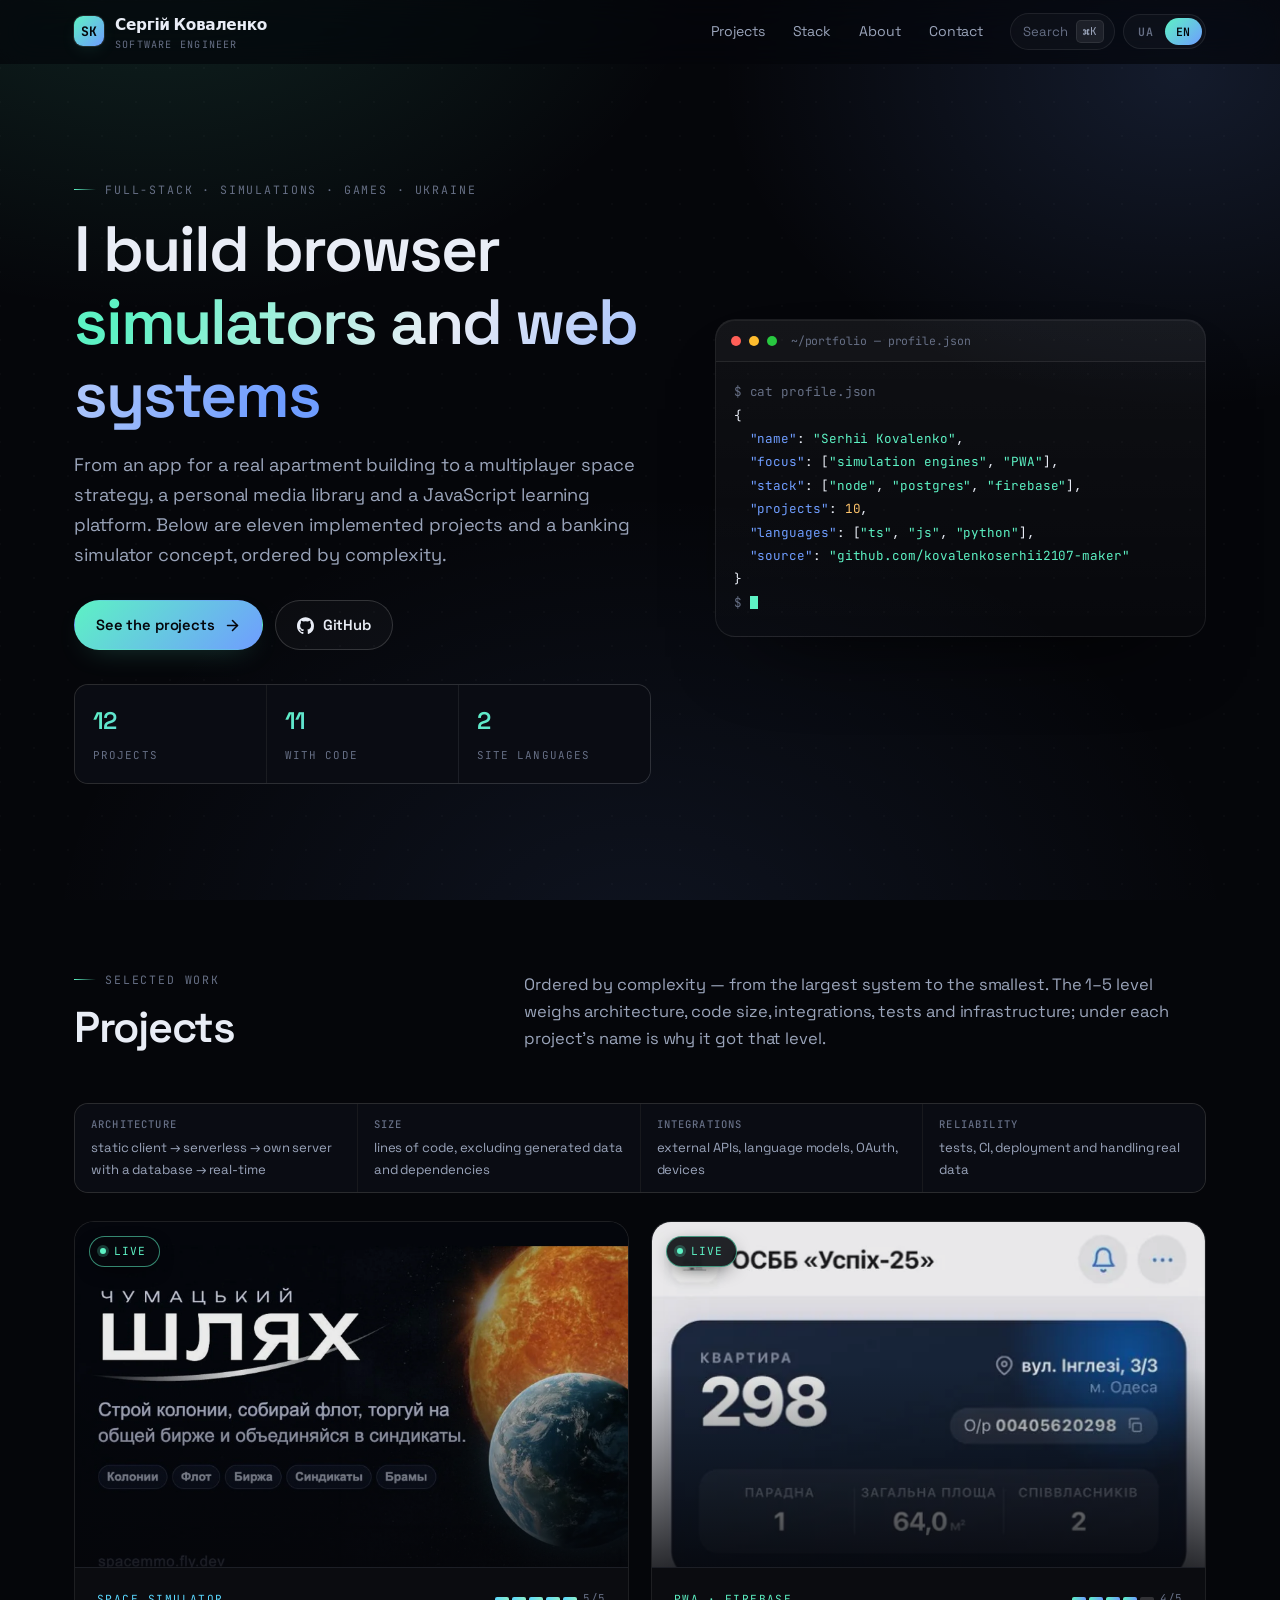
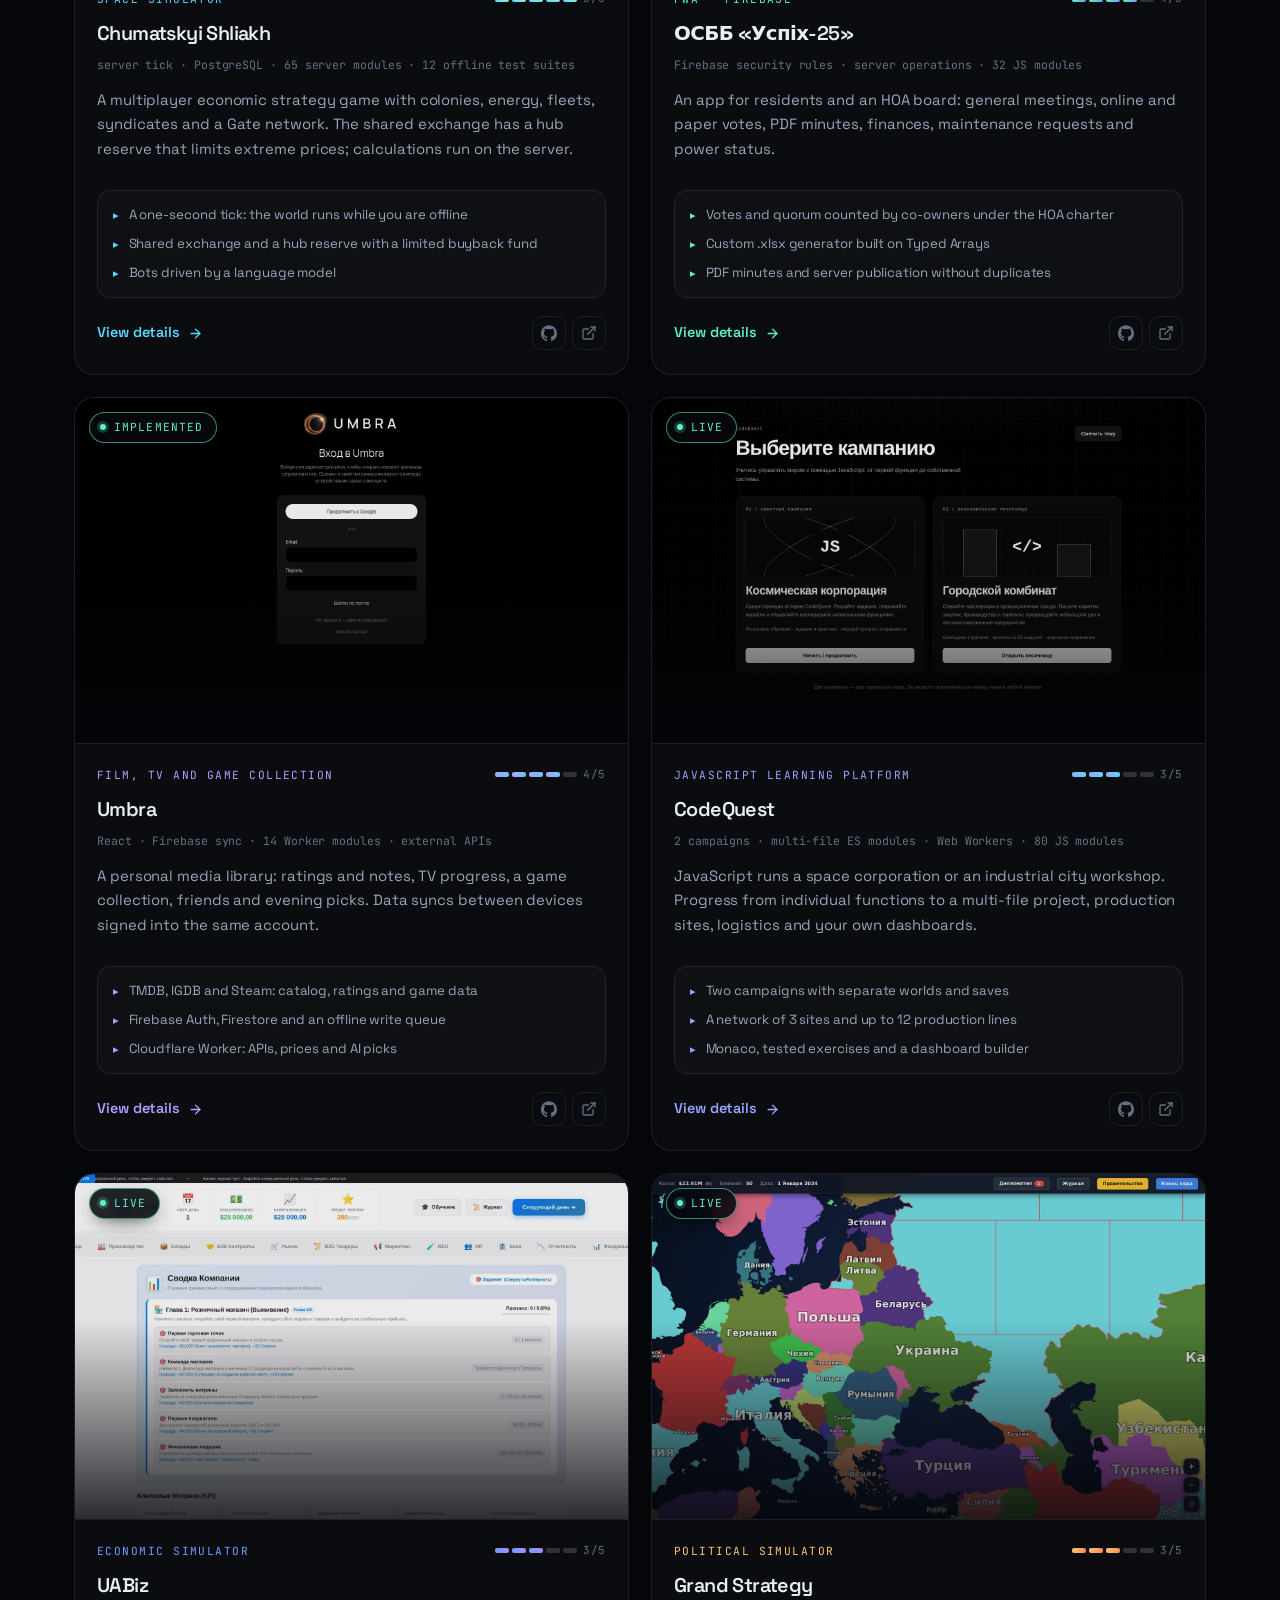
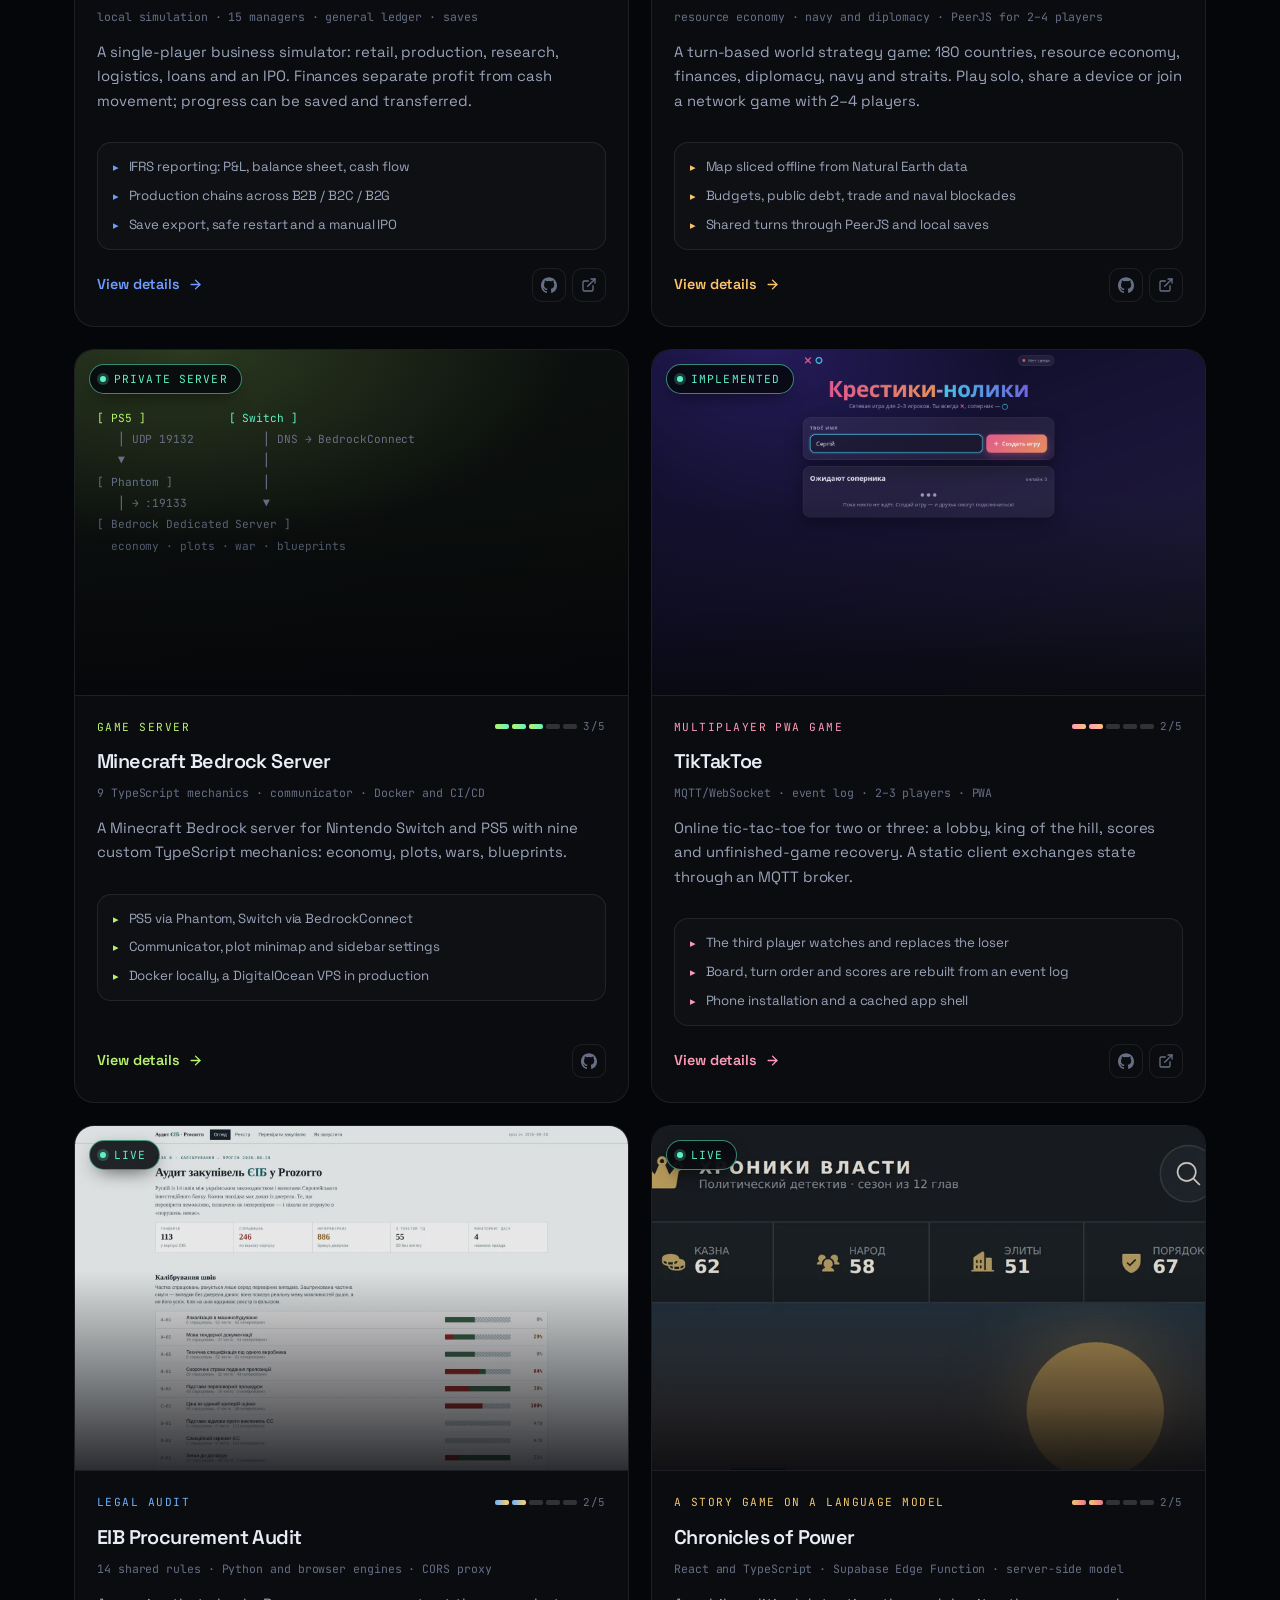
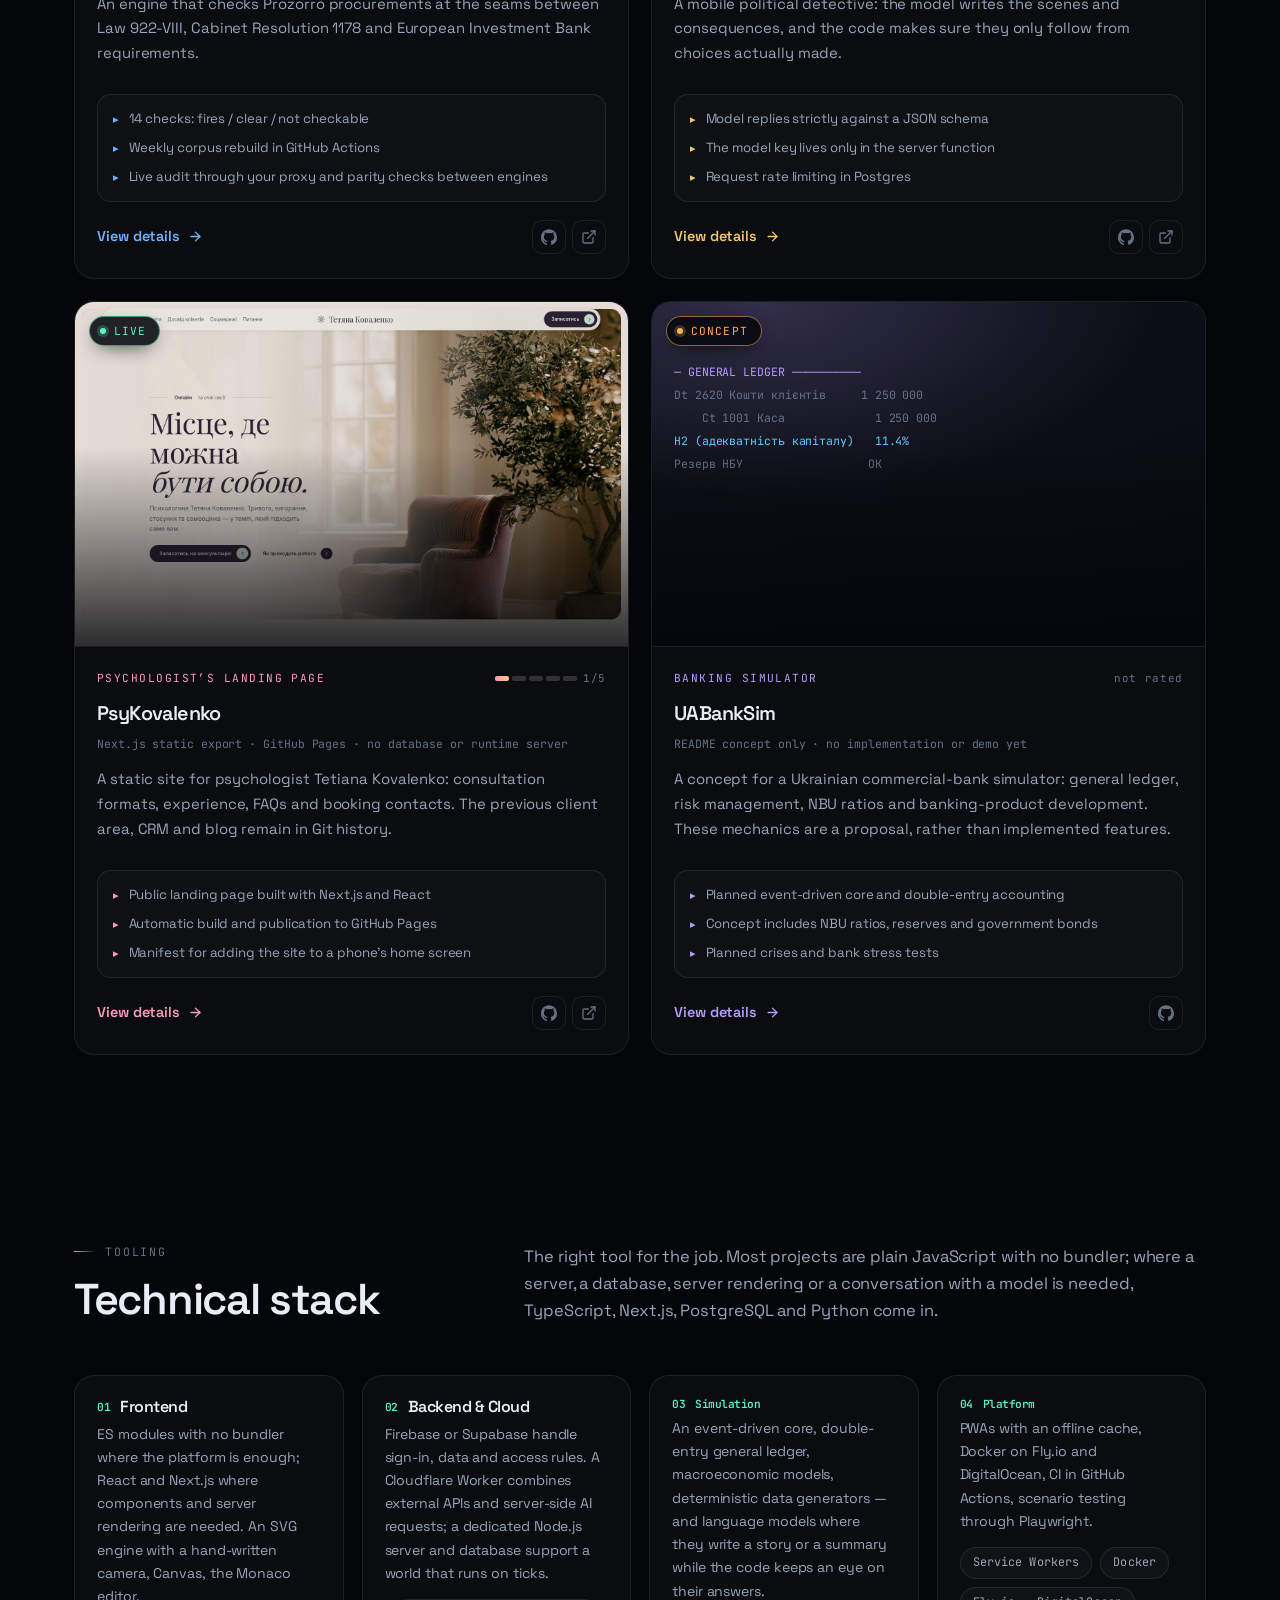
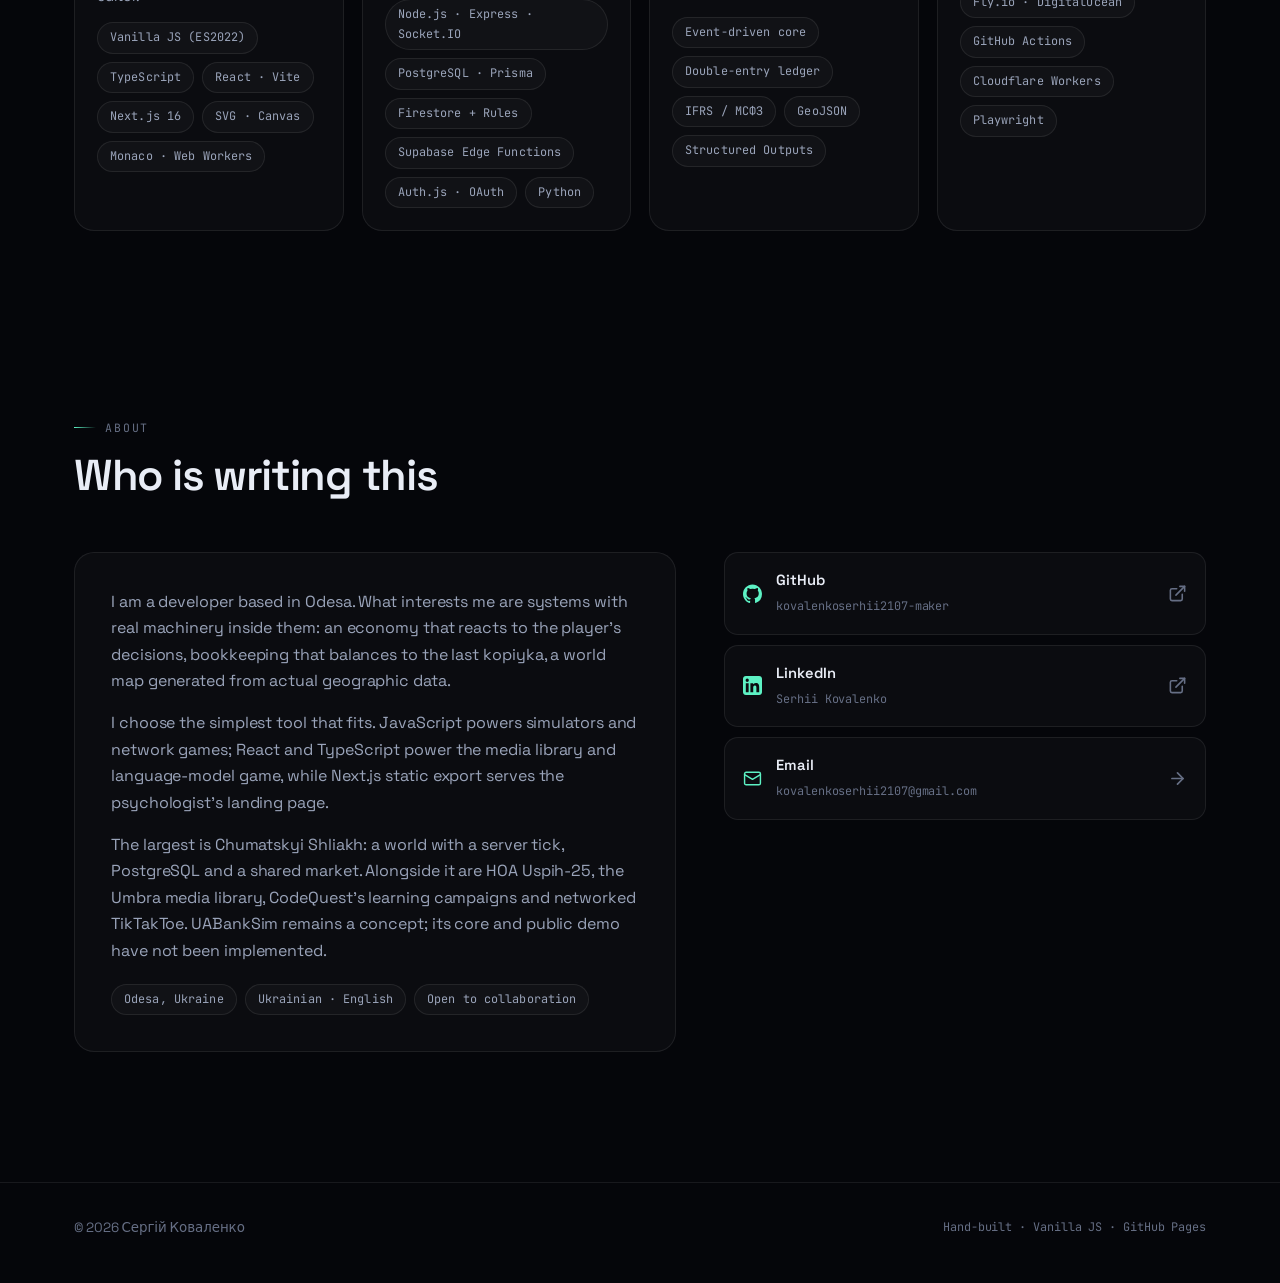
==== commit 2f26e707: "Add LinkedIn profile to portfolio contacts and search" ====
--- a/index.html
+++ b/index.html
@@ -28,7 +28,10 @@
   "alternateName": "Коваленко Сергій Пилипович",
   "jobTitle": "Software Engineer",
   "url": "https://kovalenkoserhii2107-maker.github.io/Main-page/",
-  "sameAs": ["https://github.com/kovalenkoserhii2107-maker"],
+  "sameAs": [
+    "https://github.com/kovalenkoserhii2107-maker",
+    "https://www.linkedin.com/in/serhii-kovalenko-1145b8141/"
+  ],
   "knowsAbout": ["JavaScript", "Progressive Web Apps", "Firebase", "Simulation engines", "Financial modelling"]
 }
 </script>
@@ -46,6 +49,7 @@
   <symbol id="i-arrow" viewBox="0 0 24 24" fill="none" stroke="currentColor" stroke-width="2.2" stroke-linecap="round" stroke-linejoin="round"><line x1="5" y1="12" x2="19" y2="12"/><polyline points="12 5 19 12 12 19"/></symbol>
   <symbol id="i-back" viewBox="0 0 24 24" fill="none" stroke="currentColor" stroke-width="2.2" stroke-linecap="round" stroke-linejoin="round"><line x1="19" y1="12" x2="5" y2="12"/><polyline points="12 19 5 12 12 5"/></symbol>
   <symbol id="i-mail" viewBox="0 0 24 24" fill="none" stroke="currentColor" stroke-width="1.8" stroke-linecap="round" stroke-linejoin="round"><rect x="2" y="4" width="20" height="16" rx="2"/><path d="m22 7-10 6L2 7"/></symbol>
+  <symbol id="i-linkedin" viewBox="0 0 24 24" fill="currentColor"><path d="M20.447 0H3.553C1.591 0 0 1.591 0 3.553v16.894C0 22.409 1.591 24 3.553 24h16.894C22.409 24 24 22.409 24 20.447V3.553C24 1.591 22.409 0 20.447 0zM7.119 20.452H3.558V9h3.561v11.452zM5.338 7.433a2.062 2.062 0 1 1 0-4.124 2.062 2.062 0 0 1 0 4.124zM20.452 20.452h-3.555v-5.569c0-1.328-.027-3.037-1.852-3.037-1.852 0-2.136 1.448-2.136 2.941v5.665H9.354V9h3.414v1.561h.049c.476-.9 1.637-1.85 3.37-1.85 3.601 0 4.265 2.37 4.265 5.455v6.286z"/></symbol>
   <symbol id="i-close" viewBox="0 0 24 24" fill="none" stroke="currentColor" stroke-width="2.2" stroke-linecap="round"><line x1="18" y1="6" x2="6" y2="18"/><line x1="6" y1="6" x2="18" y2="18"/></symbol>
   <symbol id="i-chev-l" viewBox="0 0 24 24" fill="none" stroke="currentColor" stroke-width="2.2" stroke-linecap="round" stroke-linejoin="round"><polyline points="15 18 9 12 15 6"/></symbol>
   <symbol id="i-chev-r" viewBox="0 0 24 24" fill="none" stroke="currentColor" stroke-width="2.2" stroke-linecap="round" stroke-linejoin="round"><polyline points="9 18 15 12 9 6"/></symbol>
@@ -618,7 +622,12 @@
             <span><b>GitHub</b><small>kovalenkoserhii2107-maker</small></span>
             <svg class="go"><use href="#i-ext"></use></svg>
           </a>
-          <a class="contact-item" href="mailto:kovalenkoserhii2107@gmail.com" data-reveal style="--d:80ms">
+          <a class="contact-item" href="https://www.linkedin.com/in/serhii-kovalenko-1145b8141/" target="_blank" rel="noopener" data-reveal style="--d:80ms">
+            <svg><use href="#i-linkedin"></use></svg>
+            <span><b>LinkedIn</b><small>Serhii Kovalenko</small></span>
+            <svg class="go"><use href="#i-ext"></use></svg>
+          </a>
+          <a class="contact-item" href="mailto:kovalenkoserhii2107@gmail.com" data-reveal style="--d:160ms">
             <svg><use href="#i-mail"></use></svg>
             <span><b>Email</b><small>kovalenkoserhii2107@gmail.com</small></span>
             <svg class="go"><use href="#i-arrow"></use></svg>
@@ -651,6 +660,6 @@
 </div>
 
 <script src="assets/js/i18n.js?v=20261008b"></script>
-<script src="assets/js/app.js?v=20261008b"></script>
+<script src="assets/js/app.js?v=20261008c"></script>
 </body>
 </html>
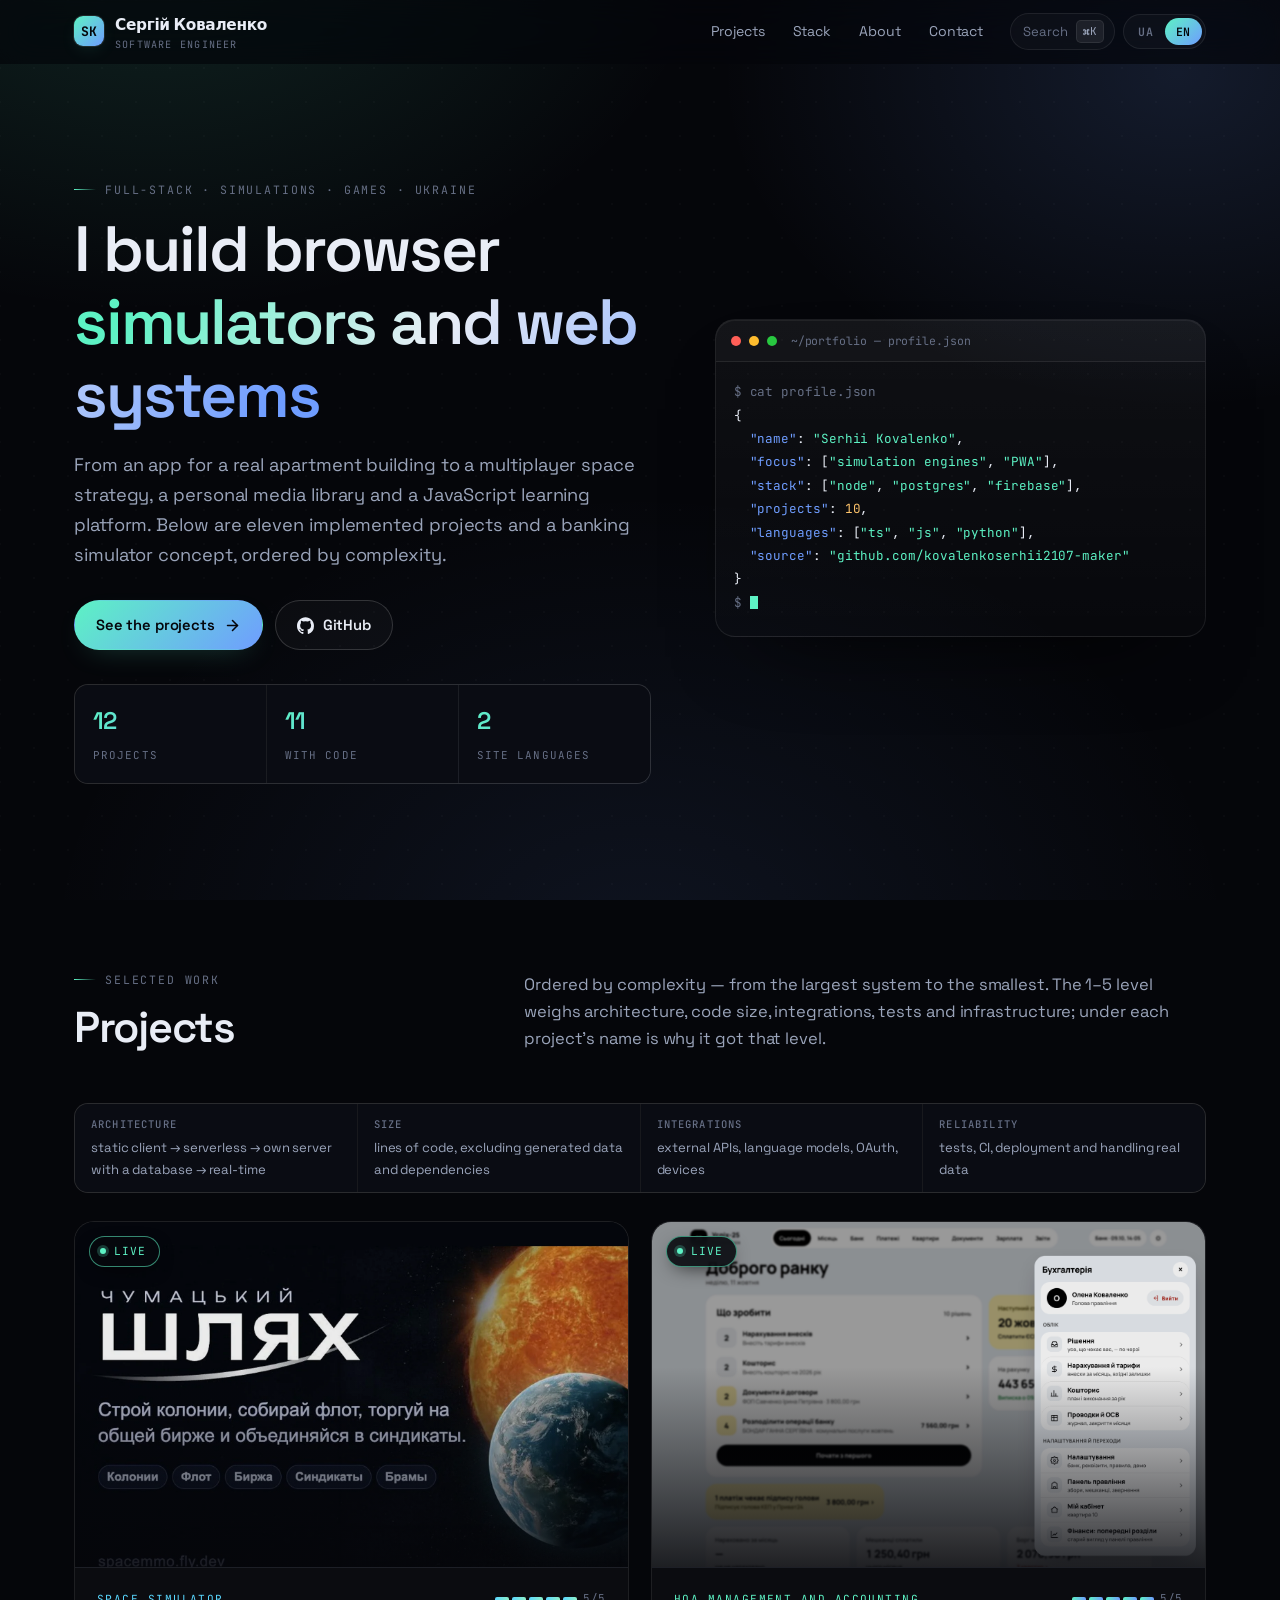
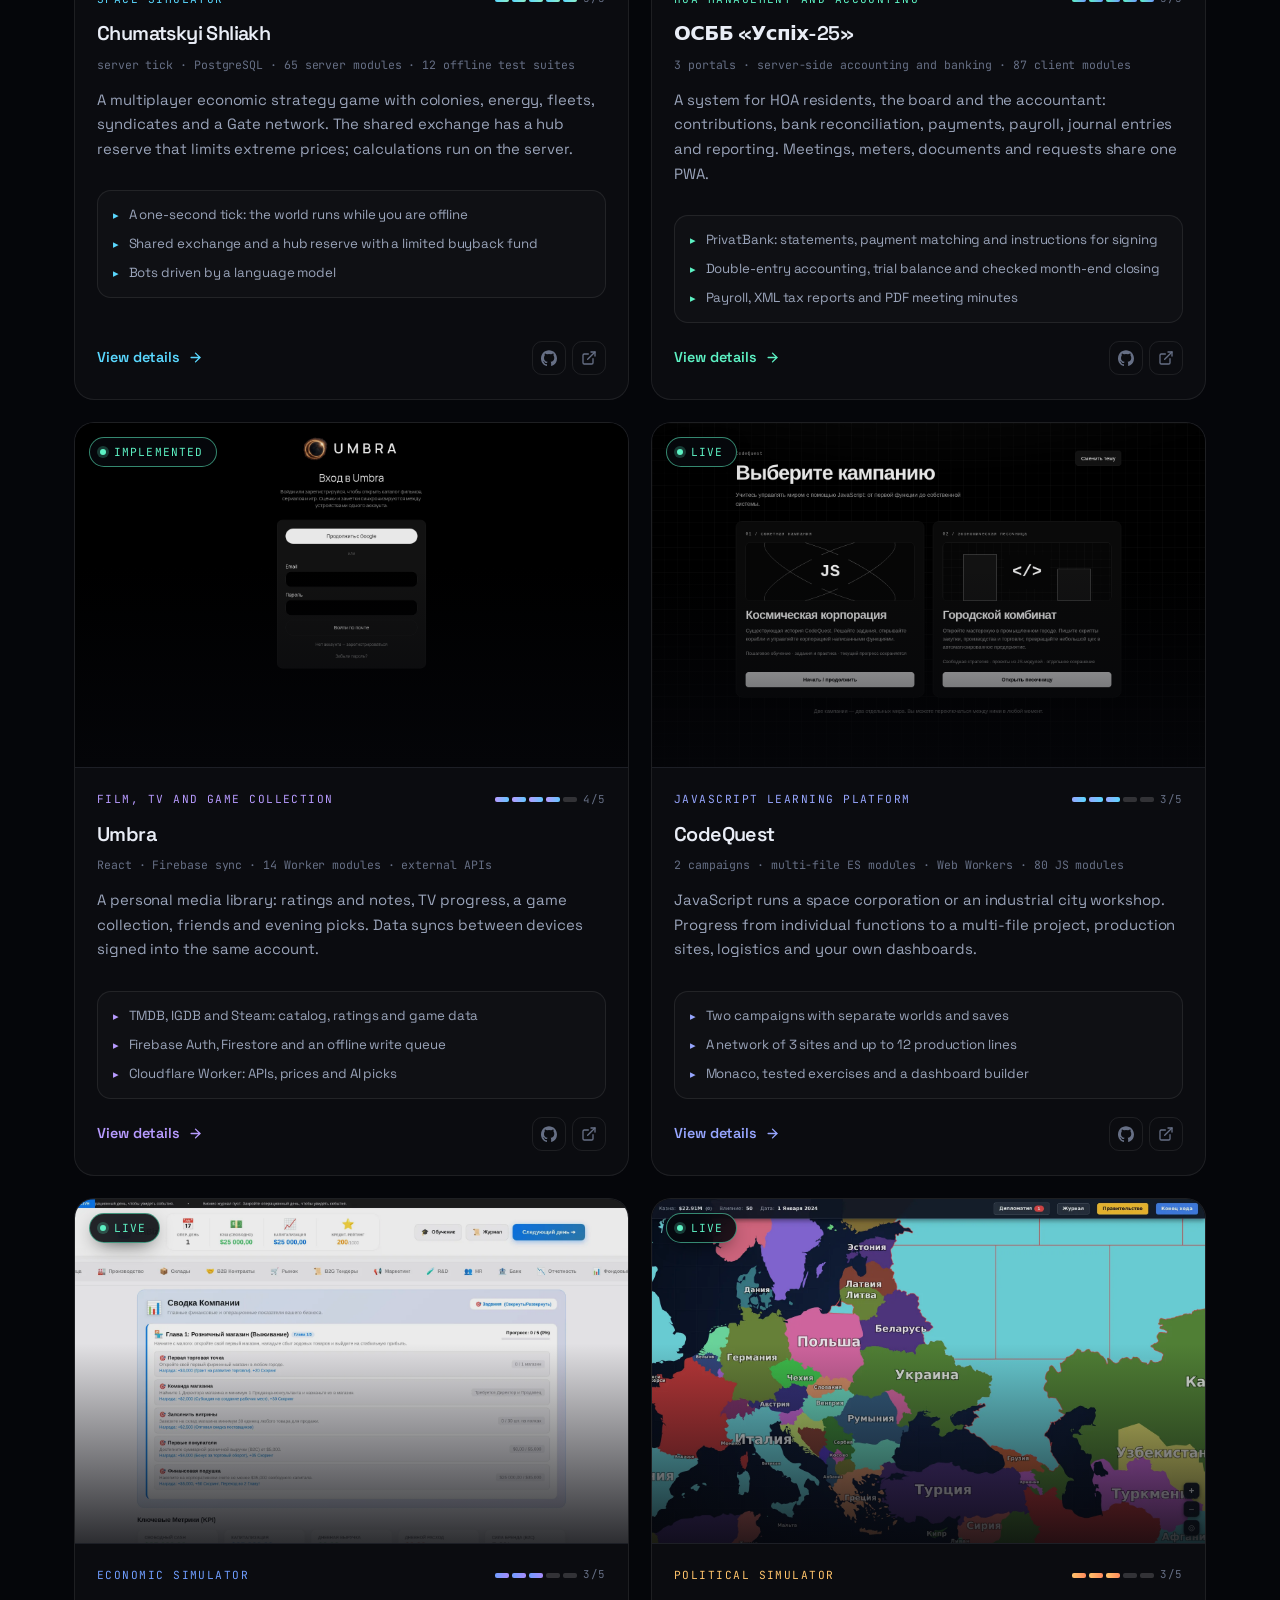
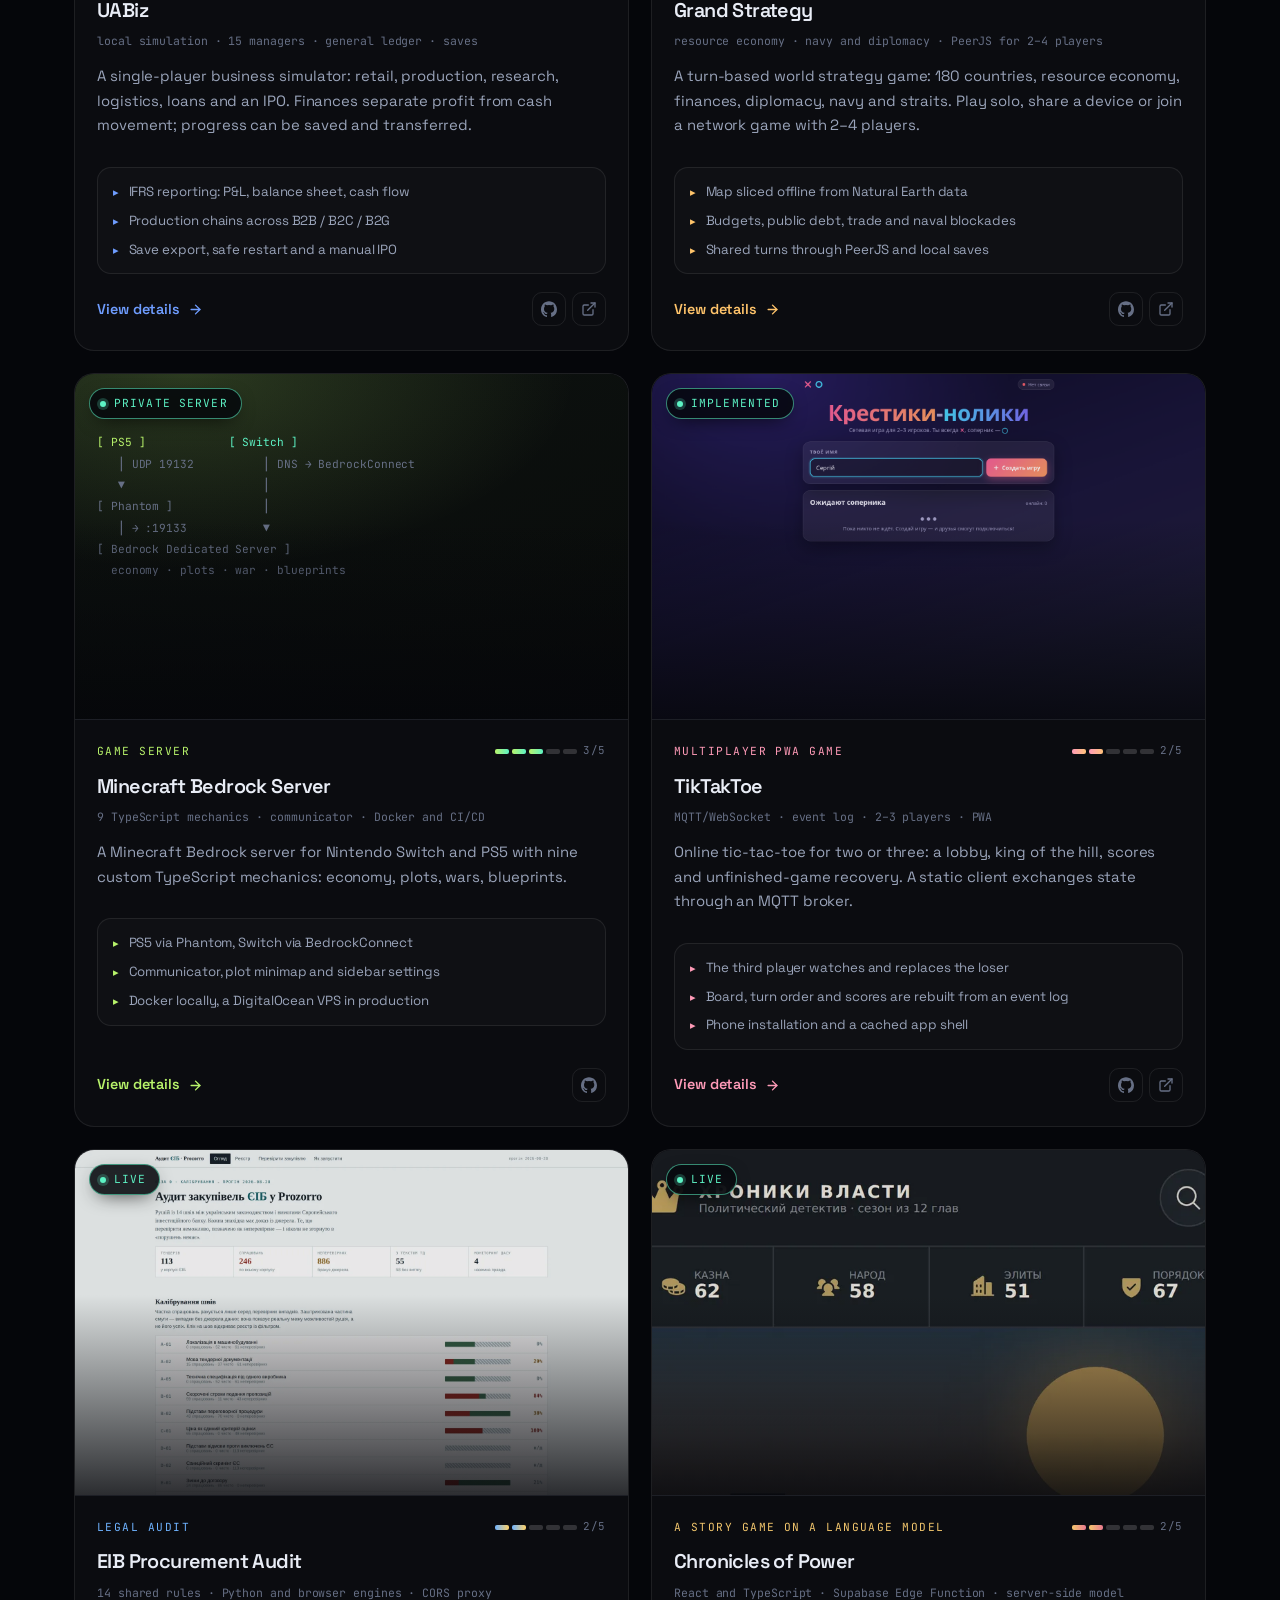
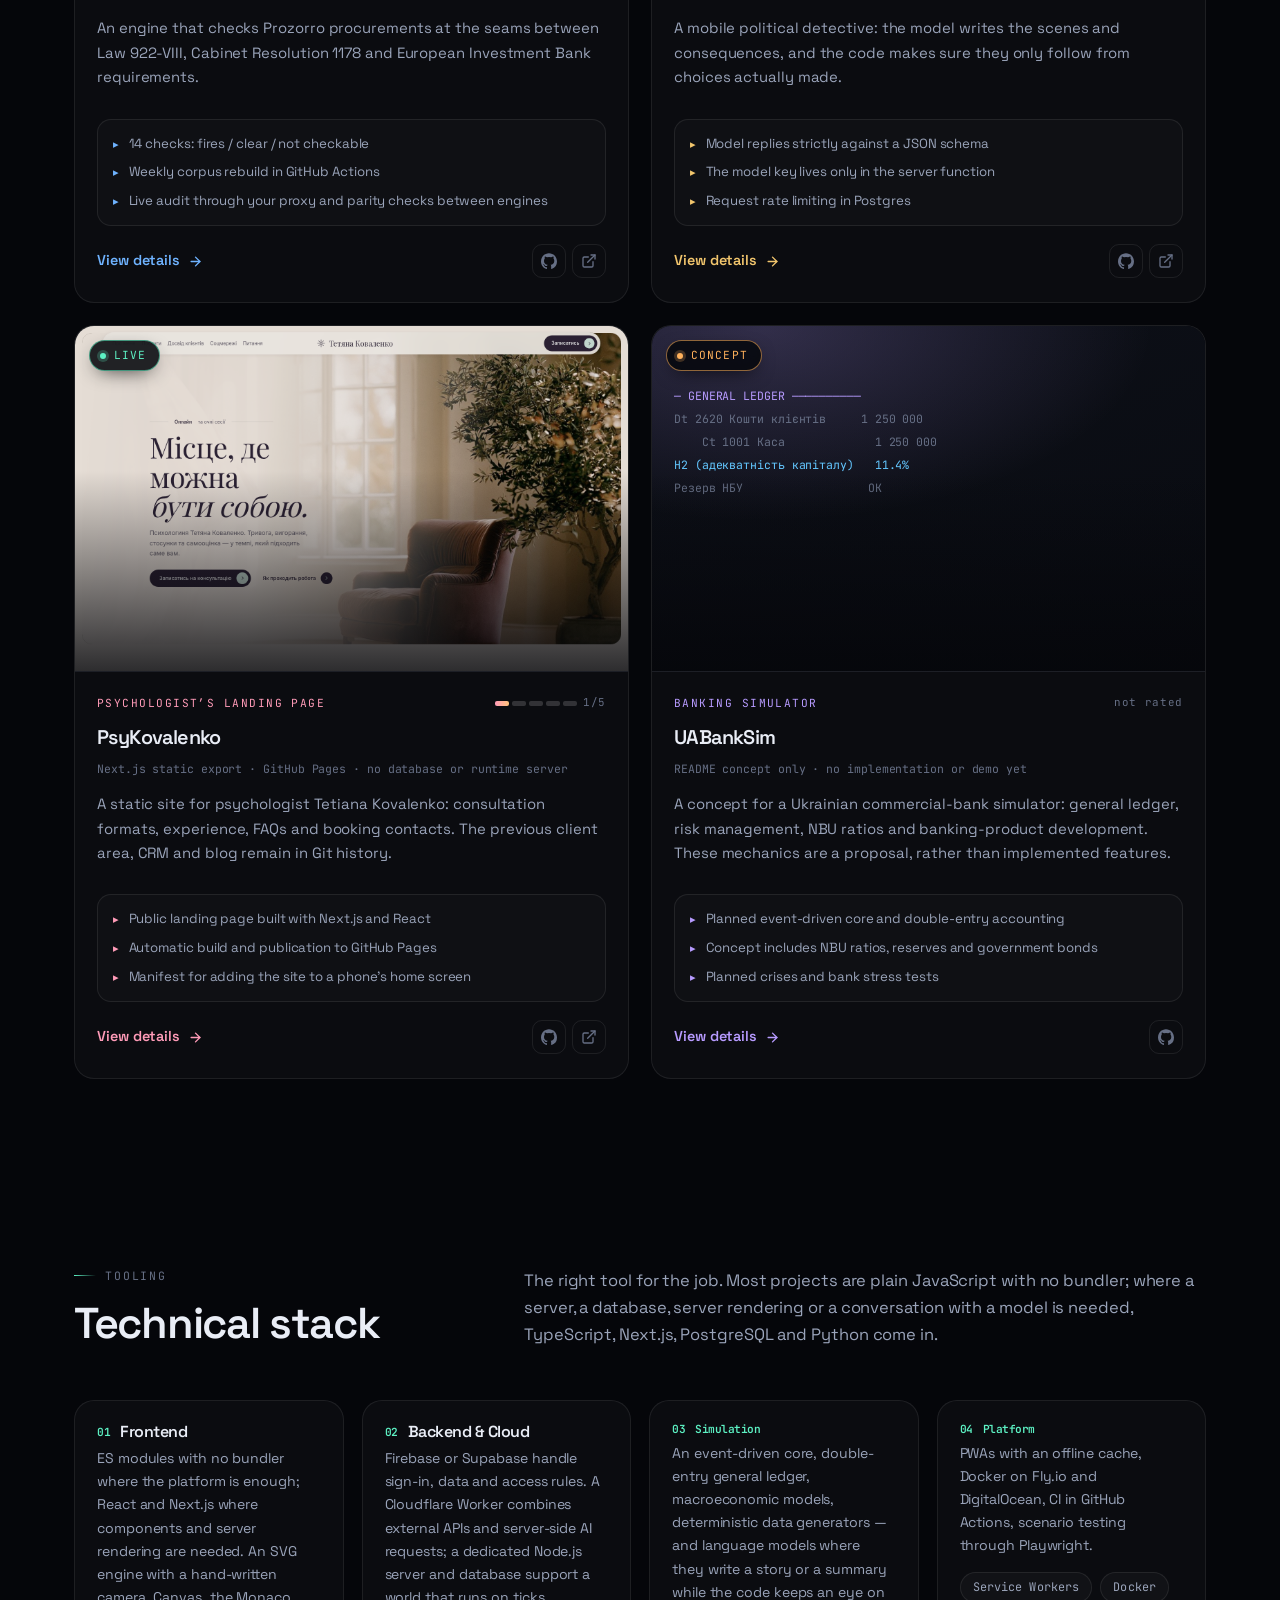
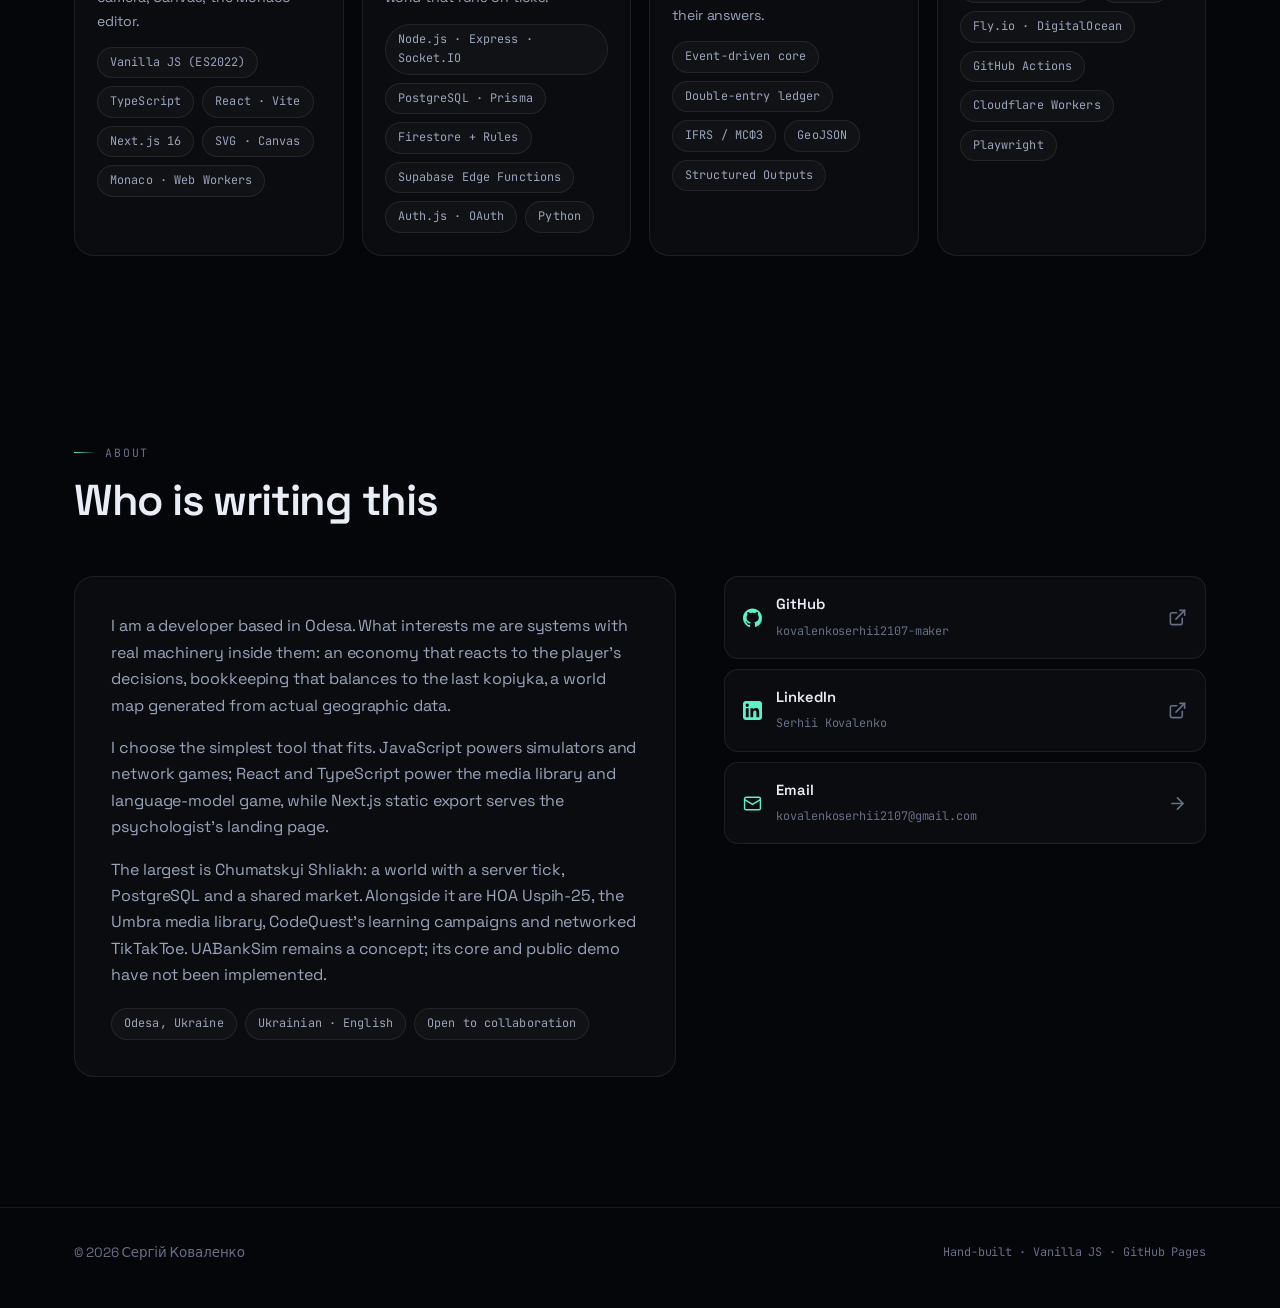
==== commit 78265308: "Refresh Uspih-25 portfolio case for current accounting platform" ====
--- a/index.html
+++ b/index.html
@@ -182,20 +182,20 @@
       <article class="card proj" data-accent="mint" data-reveal style="--d:40ms">
         <div class="proj-shot">
           <span class="status status-live proj-badge" data-i18n="common.live">Працює</span>
-          <img src="assets/screens/uspih-dashboard.webp" alt="Головний екран застосунку ОСББ «Успіх-25»" loading="lazy" width="1600" height="1000">
-        </div>
-        <div class="proj-body">
-          <div class="proj-top">
-            <span class="proj-kicker">PWA · Firebase</span>
-            <span class="proj-cx" title="Складність 4 з 5"><span class="cx" aria-hidden="true"><i class="on"></i><i class="on"></i><i class="on"></i><i class="on"></i><i></i></span>4/5</span>
+          <img src="assets/screens/uspih-accounting-desktop.webp" alt="Нове меню кабінету бухгалтера ОСББ «Успіх-25»" loading="lazy" width="2880" height="1800">
+        </div>
+        <div class="proj-body">
+          <div class="proj-top">
+            <span class="proj-kicker" data-i18n="proj.uspih.kick">Управління й облік ОСББ</span>
+            <span class="proj-cx" title="Складність 5 з 5"><span class="cx" aria-hidden="true"><i class="on"></i><i class="on"></i><i class="on"></i><i class="on"></i><i class="on"></i></span>5/5</span>
           </div>
           <h3>ОСББ «Успіх-25»</h3>
-          <p class="proj-why" data-i18n="proj.uspih.why">Firebase із правилами доступу · серверні операції · 32 модулі JS</p>
-          <p class="proj-desc" data-i18n="proj.uspih.desc">Застосунок для мешканців і правління ОСББ: загальні збори, електронні й паперові голоси, PDF-протоколи, фінанси, звернення та статус електропостачання.</p>
-          <div class="proj-facts">
-            <div data-i18n="proj.uspih.f1">Голоси й кворум за числом співвласників відповідно до статуту</div>
-            <div data-i18n="proj.uspih.f2">Власний генератор .xlsx на Typed Arrays</div>
-            <div data-i18n="proj.uspih.f3">PDF-протоколи й серверна публікація без дублікатів</div>
+          <p class="proj-why" data-i18n="proj.uspih.why">3 кабінети · облік і банк на сервері · 87 клієнтських модулів</p>
+          <p class="proj-desc" data-i18n="proj.uspih.desc">Система для мешканців, правління й бухгалтера ОСББ: внески, банківська звірка, платежі, зарплата, проводки та звітність. Збори, лічильники, документи й звернення — в одному PWA.</p>
+          <div class="proj-facts">
+            <div data-i18n="proj.uspih.f1">ПриватБанк: виписки, зіставлення оплат і платежі на підпис</div>
+            <div data-i18n="proj.uspih.f2">Подвійний запис, ОСВ і закриття місяця з перевірками</div>
+            <div data-i18n="proj.uspih.f3">Зарплата, XML-звітність ДПС і PDF-протоколи зборів</div>
           </div>
           <div class="proj-foot">
             <a class="link-arrow stretch" href="uspih25.html">
@@ -659,7 +659,7 @@
   </div>
 </div>
 
-<script src="assets/js/i18n.js?v=20261008b"></script>
+<script src="assets/js/i18n.js?v=20261011a"></script>
 <script src="assets/js/app.js?v=20261008c"></script>
 </body>
 </html>
